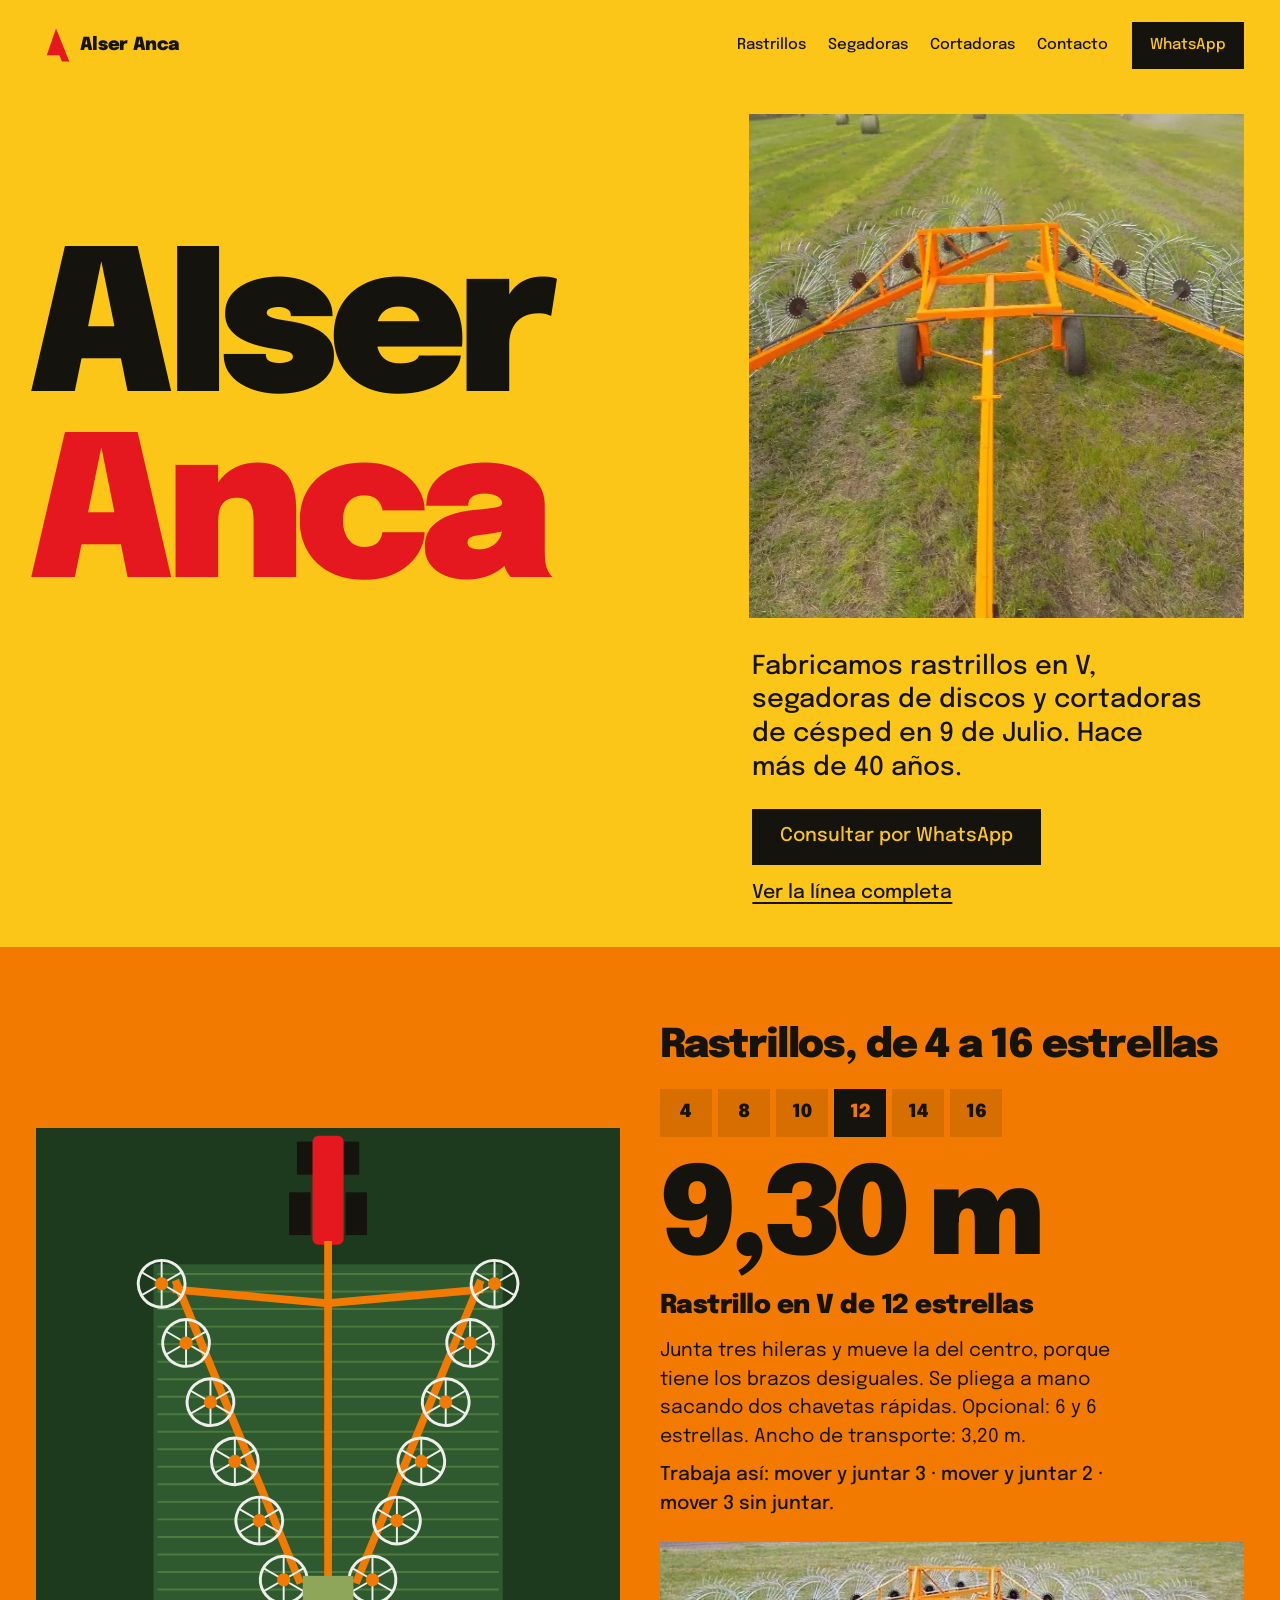
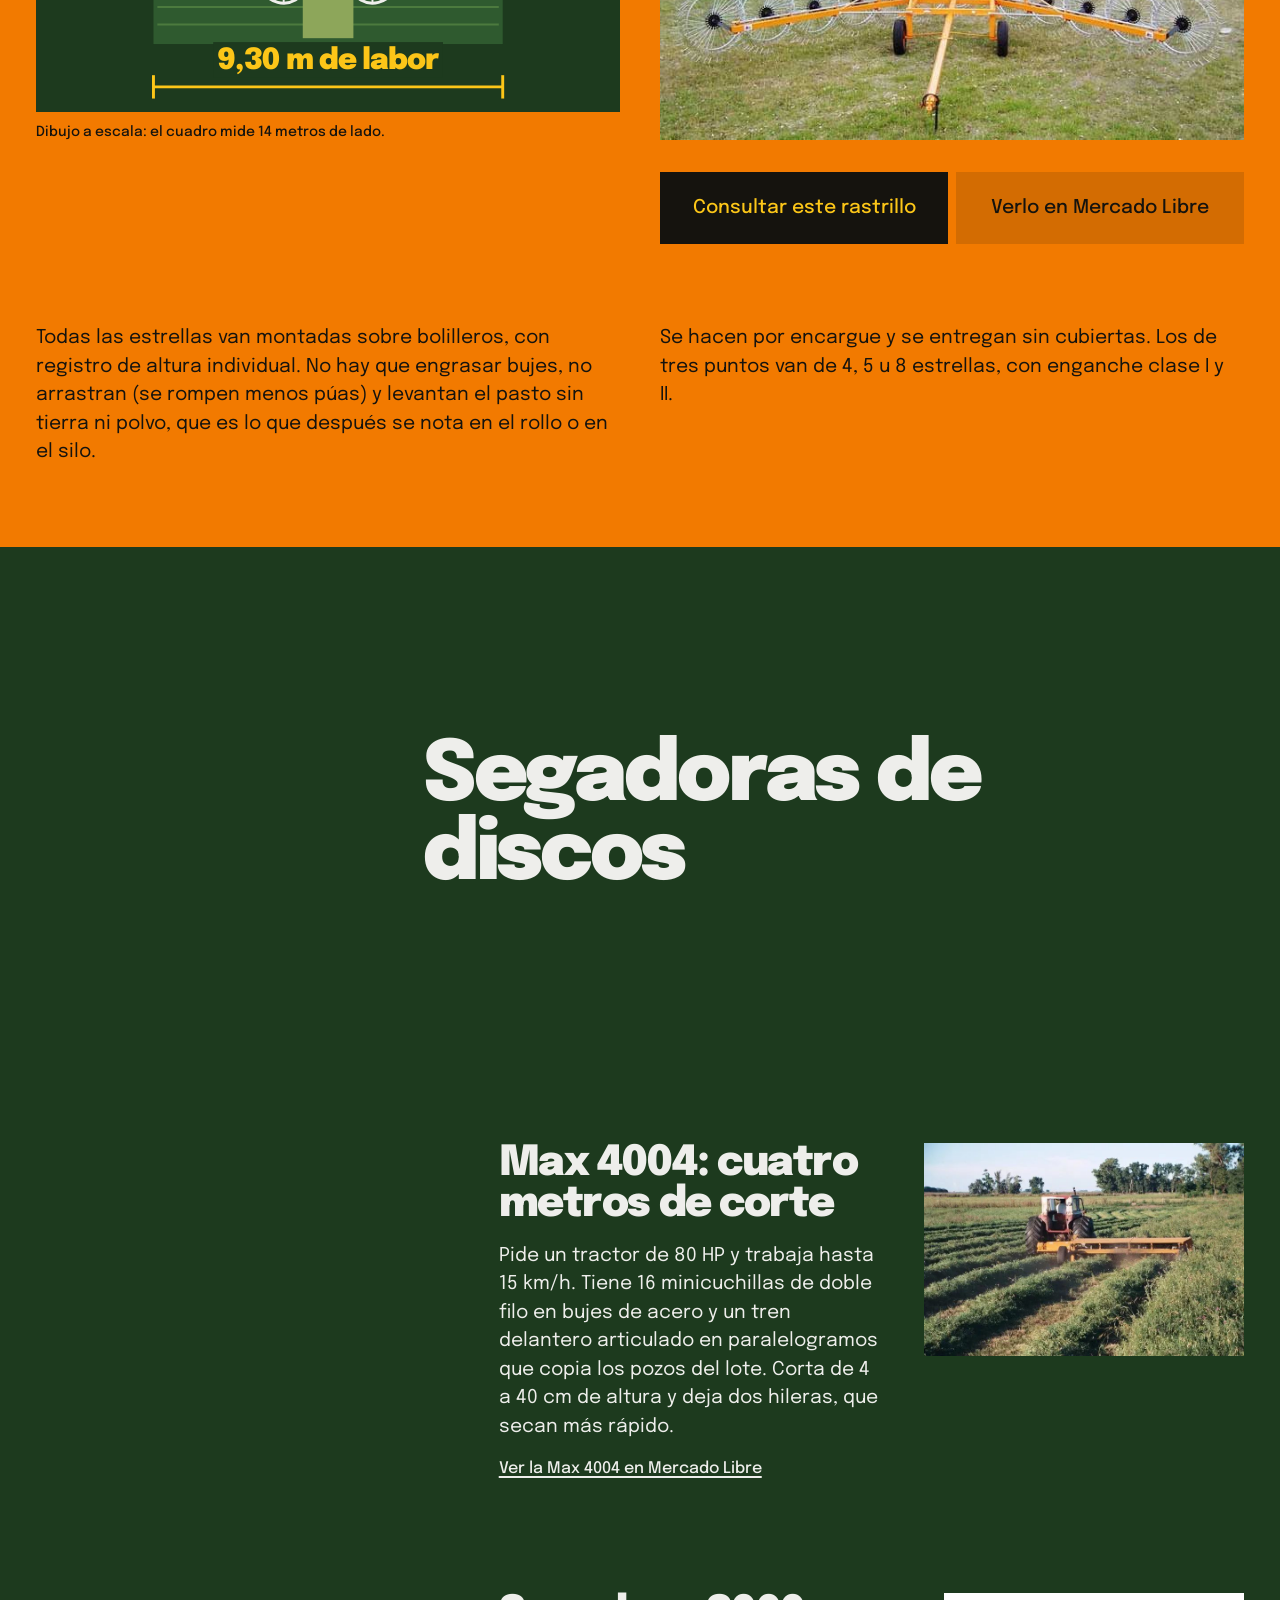
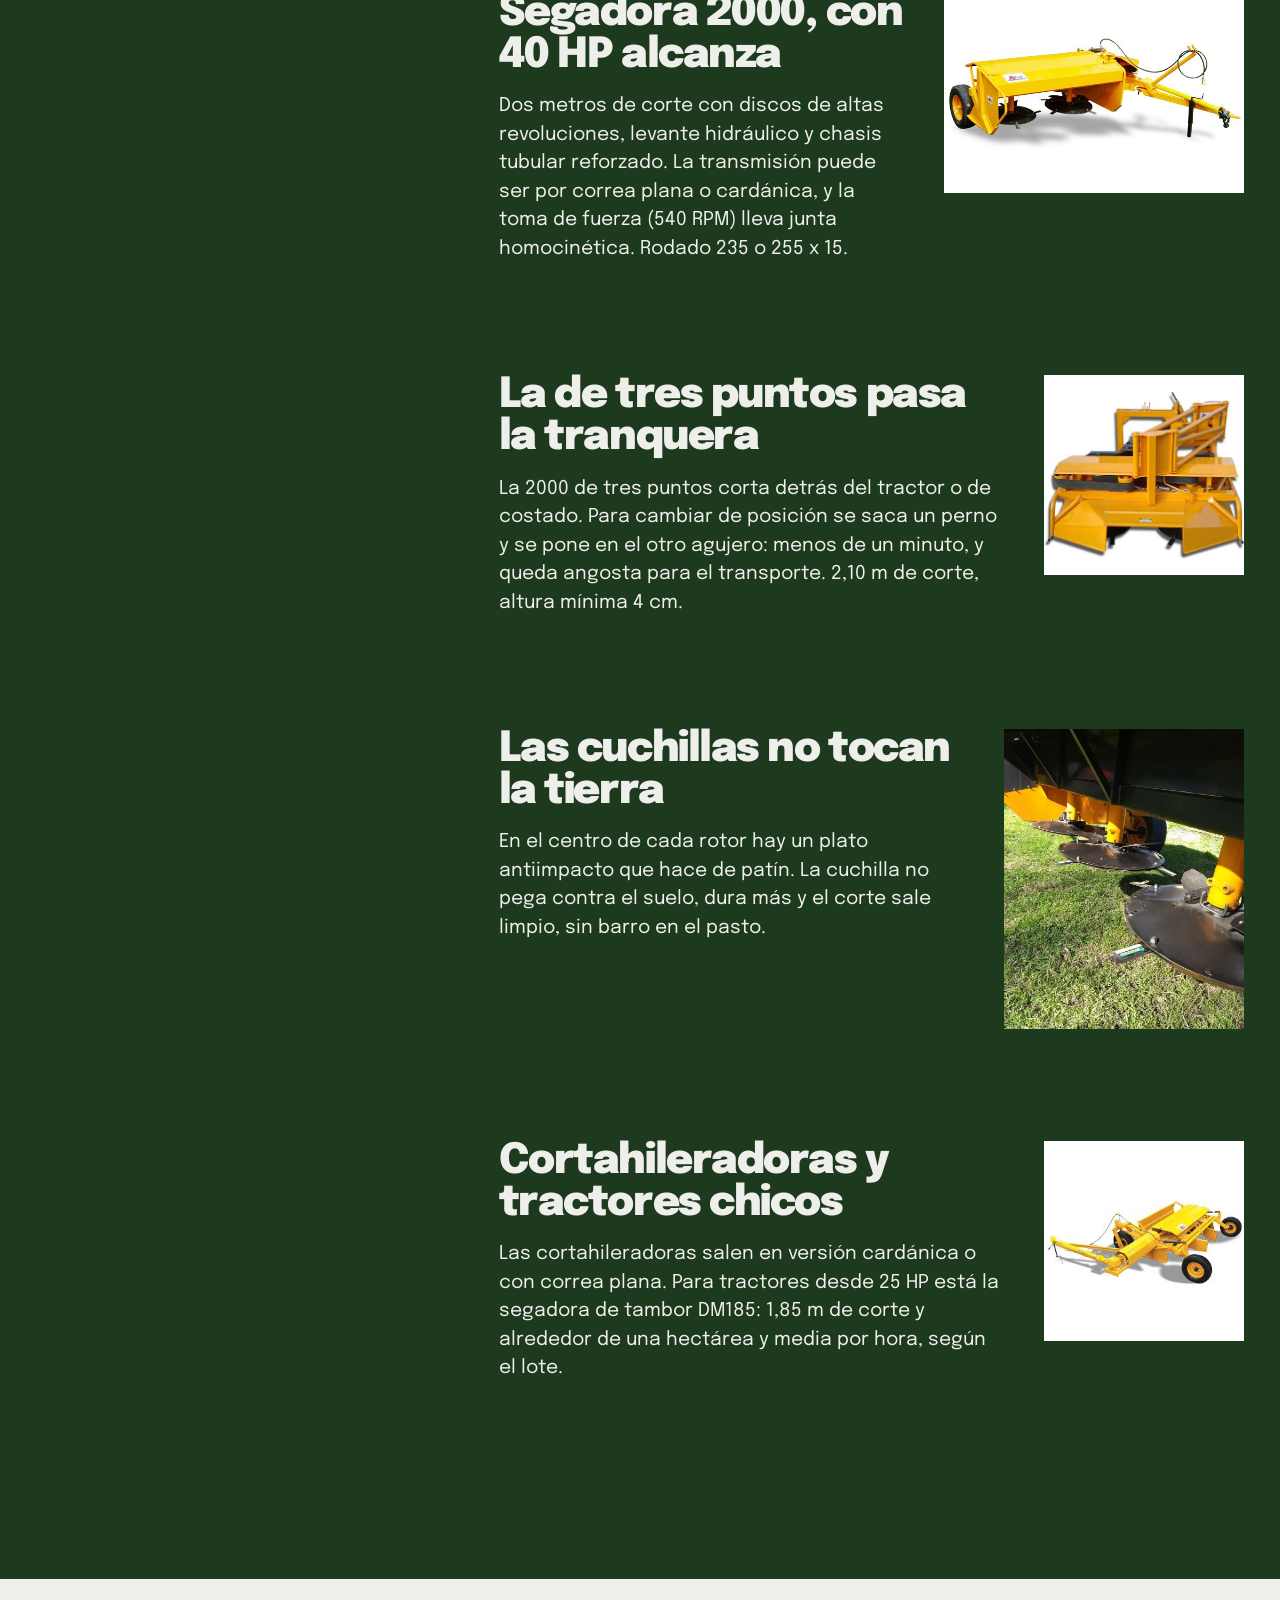
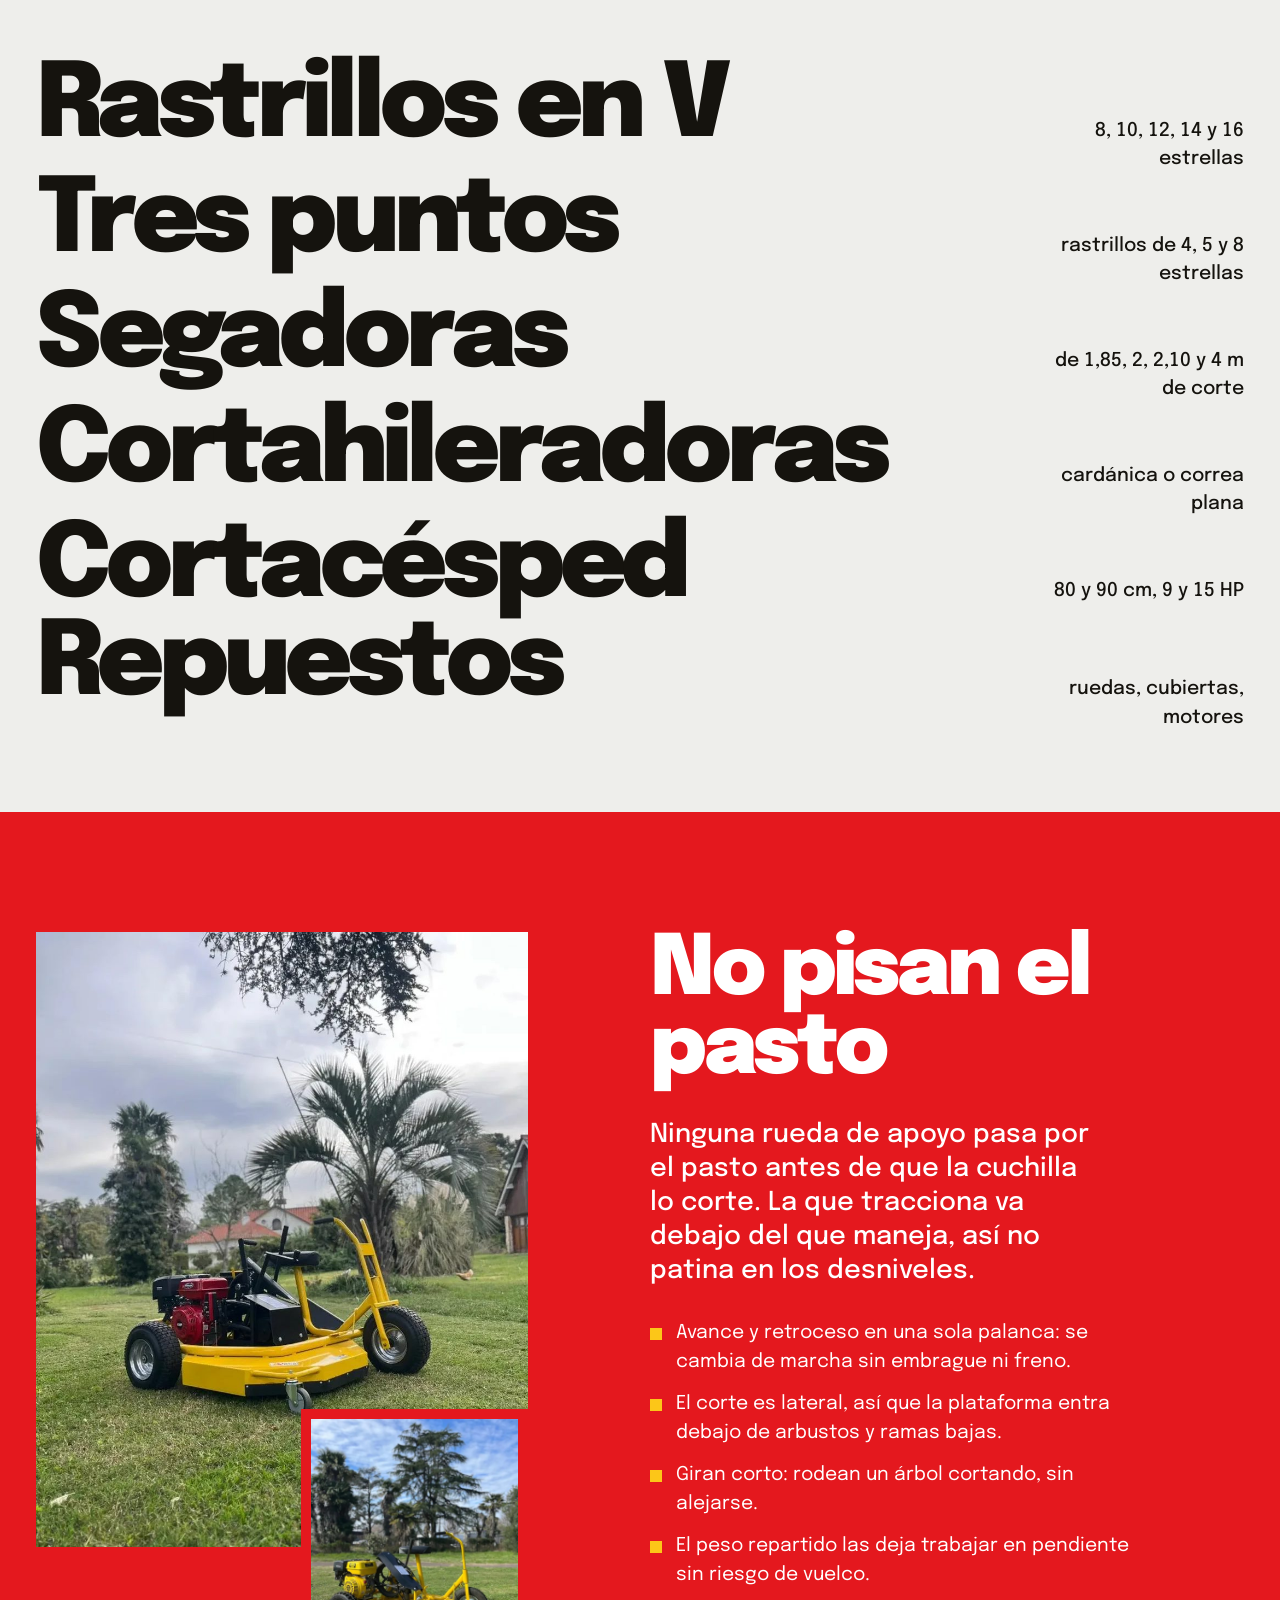
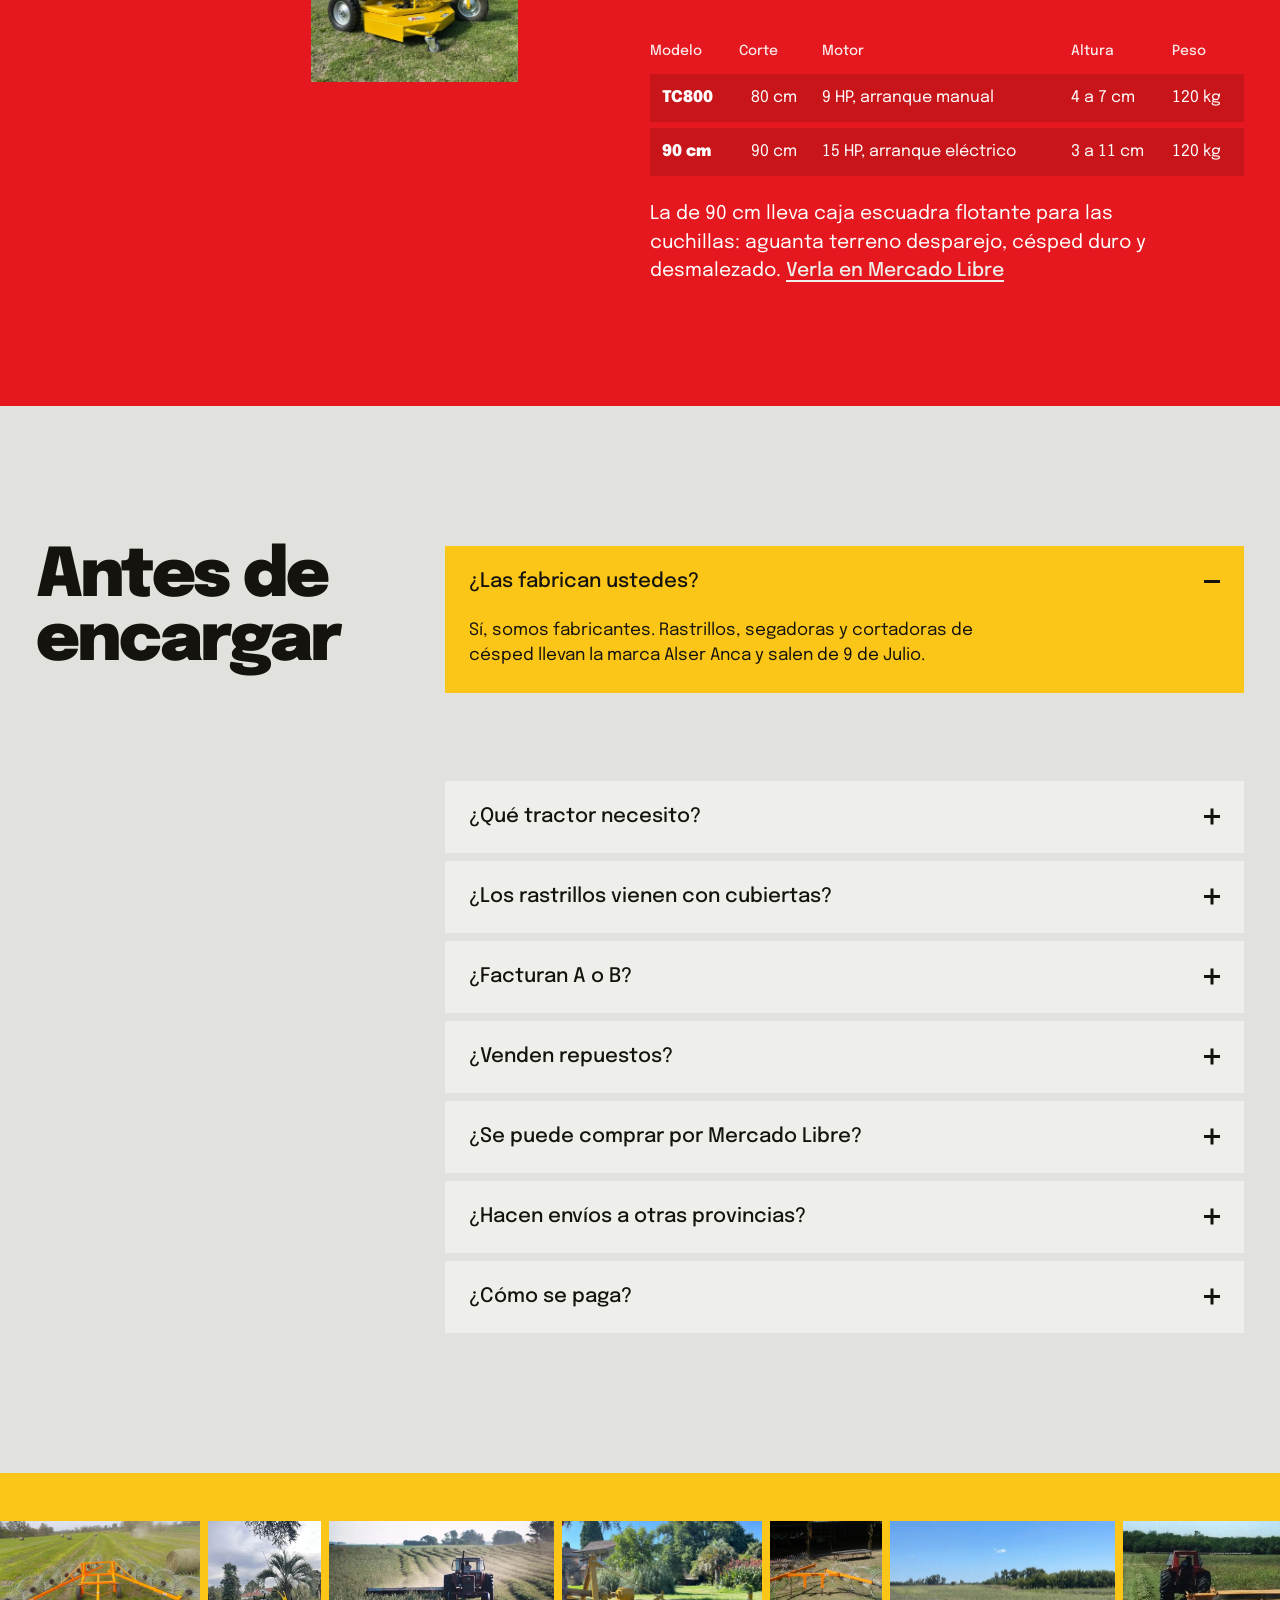
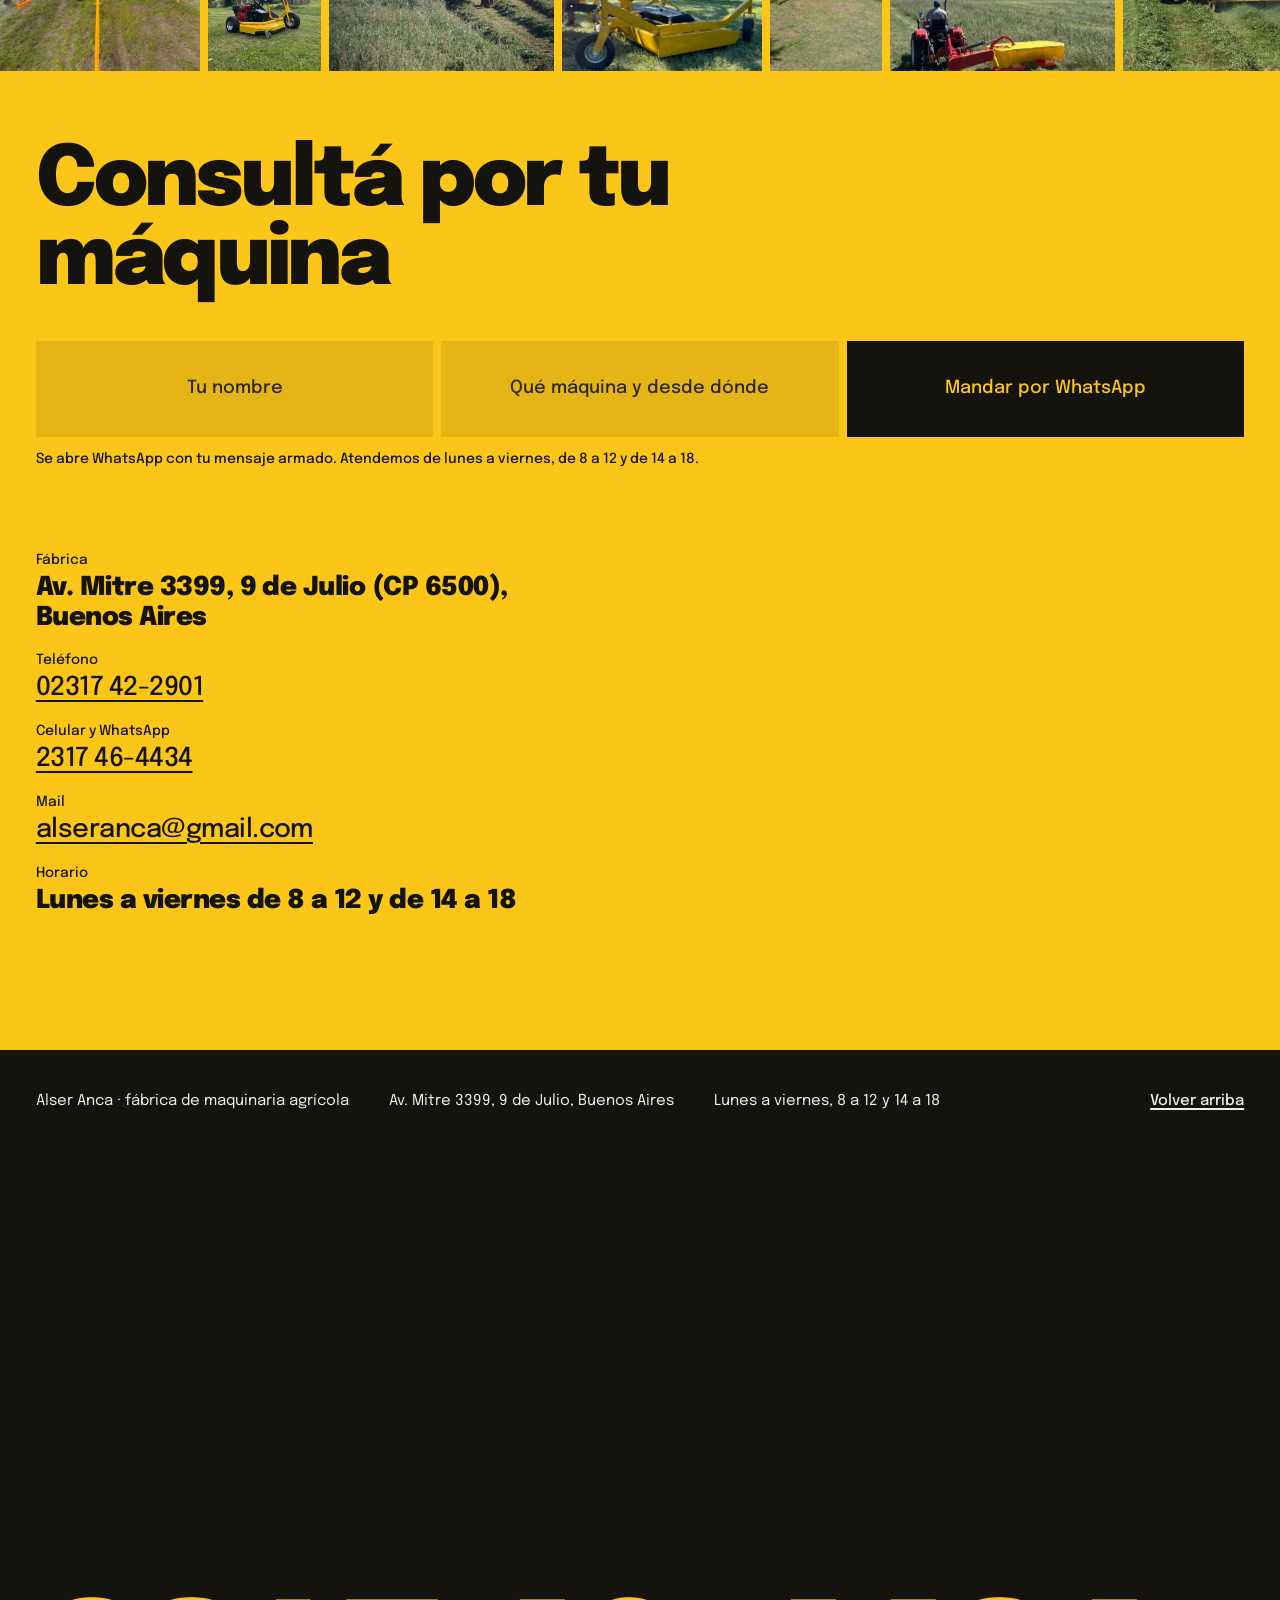
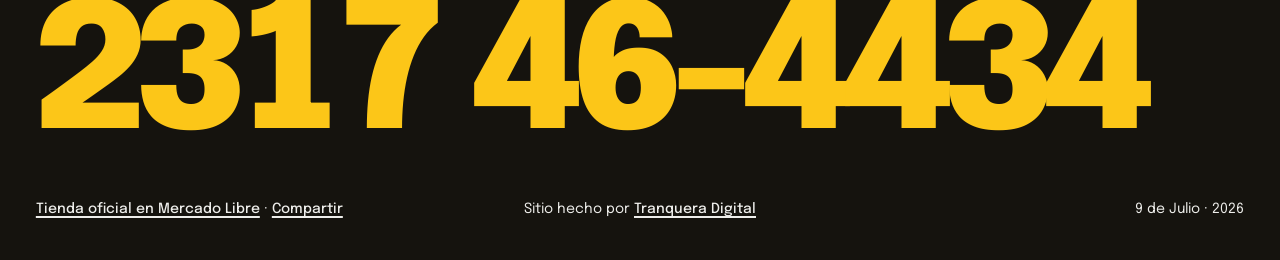
==== index.html @ baee9001 "Sitio de muestra para Alser Anca Co-Authored-By: Claude Opus 5.5 <noreply@anthropic.com>" ====
<!doctype html>
<html lang="es-AR">
<head>
<meta charset="utf-8">
<meta name="viewport" content="width=device-width, initial-scale=1">
<title>Alser Anca | Fábrica de rastrillos y segadoras en 9 de Julio</title>
<meta name="description" content="Fábrica de maquinaria agrícola en 9 de Julio, Buenos Aires: rastrillos en V de 8 a 16 estrellas, segadoras de discos de 2 y 4 metros, cortahileradoras y cortadoras de césped. Consultas por WhatsApp.">
<!-- MUESTRA: sacar el noindex cuando el sitio pase a alseranca.com.ar -->
<meta name="robots" content="noindex">
<link rel="canonical" href="https://alseranca.com.ar/">
<meta property="og:title" content="Alser Anca · Maquinaria agrícola en 9 de Julio">
<meta property="og:description" content="Rastrillos en V, segadoras de discos y cortadoras de césped. Fabricantes desde hace más de 40 años.">
<meta property="og:image" content="assets/img/rastrillo-v-12-estrellas-campo.jpg">
<meta property="og:type" content="website">
<meta name="theme-color" content="#FCC618">
<link rel="icon" href="assets/img/logo-alser-anca.svg" type="image/svg+xml">
<link rel="preconnect" href="https://fonts.googleapis.com">
<link rel="preconnect" href="https://fonts.gstatic.com" crossorigin>
<link href="https://fonts.googleapis.com/css2?family=Epilogue:wght@400;500;900&display=swap" rel="stylesheet">
<link rel="stylesheet" href="styles.css?v=4">
<script type="application/ld+json">
{
  "@context": "https://schema.org",
  "@type": "LocalBusiness",
  "@id": "https://alseranca.com.ar/#fabrica",
  "name": "Alser Anca",
  "description": "Fábrica de maquinaria agrícola: rastrillos en V, rastrillos de tres puntos, segadoras de discos, cortahileradoras y cortadoras de césped.",
  "url": "https://alseranca.com.ar/",
  "logo": "https://alseranca.com.ar/assets/img/logo-alser-anca.svg",
  "image": "https://alseranca.com.ar/assets/img/rastrillo-v-12-estrellas-campo.jpg",
  "telephone": "+54 2317 42-2901",
  "email": "alseranca@gmail.com",
  "address": {
    "@type": "PostalAddress",
    "streetAddress": "Av. Mitre 3399",
    "addressLocality": "9 de Julio",
    "postalCode": "6500",
    "addressRegion": "Buenos Aires",
    "addressCountry": "AR"
  },
  "openingHoursSpecification": [
    {"@type": "OpeningHoursSpecification", "dayOfWeek": ["Monday","Tuesday","Wednesday","Thursday","Friday"], "opens": "08:00", "closes": "12:00"},
    {"@type": "OpeningHoursSpecification", "dayOfWeek": ["Monday","Tuesday","Wednesday","Thursday","Friday"], "opens": "14:00", "closes": "18:00"}
  ],
  "sameAs": ["https://www.mercadolibre.com.ar/tienda/alser-anca"]
}
</script>
<script type="application/ld+json">
{
  "@context": "https://schema.org",
  "@type": "FAQPage",
  "mainEntity": [
    {"@type": "Question", "name": "¿Las fabrican ustedes?", "acceptedAnswer": {"@type": "Answer", "text": "Sí, somos fabricantes. Rastrillos, segadoras y cortadoras de césped llevan la marca Alser Anca y salen de 9 de Julio."}},
    {"@type": "Question", "name": "¿Hay stock o se hacen por encargue?", "acceptedAnswer": {"@type": "Answer", "text": "Los rastrillos en V se hacen por encargue. Escribinos por WhatsApp con el modelo y te decimos disponibilidad y plazo."}},
    {"@type": "Question", "name": "¿Qué tractor necesito?", "acceptedAnswer": {"@type": "Answer", "text": "Para la Max 4004, 80 HP. Para la Segadora 2000, 40 HP. Para la de tambor DM185, desde 25 HP. Los rastrillos de tres puntos van con enganche clase I y II."}},
    {"@type": "Question", "name": "¿Los rastrillos vienen con cubiertas?", "acceptedAnswer": {"@type": "Answer", "text": "No, se entregan sin cubiertas. Los de 14 y 16 estrellas llevan cuatro ruedas de apoyo 225 o 235 x 15."}},
    {"@type": "Question", "name": "¿Facturan A o B?", "acceptedAnswer": {"@type": "Answer", "text": "Sí, las dos."}},
    {"@type": "Question", "name": "¿Venden repuestos?", "acceptedAnswer": {"@type": "Answer", "text": "Sí: ruedas macizas 400 x 8 con bolilleros, ruedas inflables 650 x 8, cubiertas, cámaras 16 x 6.5 x 8 y motores de 15 HP de eje horizontal, entre otros."}},
    {"@type": "Question", "name": "¿Se puede comprar por Mercado Libre?", "acceptedAnswer": {"@type": "Answer", "text": "Sí, Alser Anca tiene tienda oficial en Mercado Libre."}}
  ]
}
</script>
</head>
<body>
<a class="skip" href="#rastrillos">Saltar al contenido</a>

<!-- ============ 1. AMARILLO: el nombre ============ -->
<header class="hero field field--yellow" id="inicio">
  <nav class="bar" aria-label="Principal">
    <a class="bar__brand" href="#inicio" aria-label="Alser Anca, inicio">
      <svg class="mark" viewBox="0 0 240 244" aria-hidden="true"><path fill="#FCC618" d="M0 241 77 0h55L55 241z"/><path fill="#E4181E" d="M142 3l95 238h-53l-18-45H75z"/></svg>
      <span>Alser Anca</span>
    </a>
    <ul class="bar__links">
      <li><a href="#rastrillos">Rastrillos</a></li>
      <li><a href="#segadoras">Segadoras</a></li>
      <li><a href="#cortadoras">Cortadoras</a></li>
      <li><a href="#contacto">Contacto</a></li>
    </ul>
    <a class="bar__cta" href="https://wa.me/5492317464434?text=Hola%20Alser%20Anca%2C%20quer%C3%ADa%20hacer%20una%20consulta." target="_blank" rel="noopener">WhatsApp</a>
  </nav>

  <div class="hero__main">
    <h1 class="hero__name" aria-label="Alser Anca">
      <span class="line"><span class="line__in">Alser</span></span>
      <span class="line line--red"><span class="line__in">Anca</span></span>
    </h1>
    <figure class="hero__pic">
      <img src="assets/img/rastrillo-v-12-estrellas-pastura.jpg" alt="Rastrillo en V de 12 estrellas Alser Anca, naranja, abierto sobre una pastura recién cortada" width="720" height="900" fetchpriority="high">
    </figure>
  </div>

  <div class="hero__foot">
    <p class="hero__lead">Fabricamos rastrillos en V, segadoras de discos y cortadoras de césped en 9&nbsp;de&nbsp;Julio. Hace más de 40 años.</p>
    <div class="hero__actions">
      <a class="btn btn--ink" href="https://wa.me/5492317464434?text=Hola%20Alser%20Anca%2C%20quer%C3%ADa%20consultar%20por%20una%20m%C3%A1quina." target="_blank" rel="noopener">Consultar por WhatsApp</a>
      <a class="link" href="#linea">Ver la línea completa</a>
    </div>
  </div>
</header>

<main>

<!-- ============ 2. NARANJA: rastrillos (la pieza interactiva) ============ -->
<section class="field field--orange rake" id="rastrillos" aria-labelledby="rake-title">
  <div class="rake__plate reveal">
    <svg id="rakeSvg" viewBox="0 0 600 600" role="img" aria-labelledby="rakeSvgTitle">
      <title id="rakeSvgTitle">Rastrillo visto desde arriba, dibujado a escala según el ancho de labor</title>
    </svg>
    <p class="rake__scale">Dibujo a escala: el cuadro mide 14 metros de lado.</p>
  </div>

  <div class="rake__side">
    <div class="rake__top reveal">
      <h2 id="rake-title" class="h-sec">Rastrillos, de 4 a 16 estrellas</h2>
      <div class="tabs" role="tablist" aria-label="Cantidad de estrellas">
        <button role="tab" data-n="4" aria-selected="false">4</button>
        <button role="tab" data-n="8" aria-selected="false">8</button>
        <button role="tab" data-n="10" aria-selected="false">10</button>
        <button role="tab" data-n="12" aria-selected="true">12</button>
        <button role="tab" data-n="14" aria-selected="false">14</button>
        <button role="tab" data-n="16" aria-selected="false">16</button>
      </div>
    </div>

    <div class="rake__mid reveal" aria-live="polite">
      <p class="rake__width"><span id="rkWidth">9,30</span>&nbsp;m</p>
      <h3 class="rake__model" id="rkModel">Rastrillo en V de 12 estrellas</h3>
      <p class="rake__desc" id="rkDesc">Junta tres hileras y mueve la del centro. Se pliega a mano sacando dos chavetas rápidas, en segundos. Ancho de transporte: 3,20&nbsp;m.</p>
      <p class="rake__rows" id="rkRows">Trabaja así: mover y juntar 3 · mover y juntar 2 · mover 3 sin juntar.</p>
      <img class="rake__photo" id="rkPhoto" src="assets/img/rastrillo-v-12-estrellas.jpg" alt="Rastrillo en V de 12 estrellas Alser Anca, naranja, abierto sobre el pasto" width="629" height="213" loading="lazy">
    </div>

    <div class="cells reveal">
      <a class="cell cell--ink" id="rkWa" href="https://wa.me/5492317464434" target="_blank" rel="noopener">Consultar este rastrillo</a>
      <a class="cell cell--tone" id="rkMl" href="https://articulo.mercadolibre.com.ar/MLA-4031760790" target="_blank" rel="noopener">Verlo en Mercado Libre</a>
    </div>
  </div>

  <div class="rake__why">
    <p class="reveal">Todas las estrellas van montadas sobre bolilleros, con registro de altura individual. No hay que engrasar bujes, no arrastran (se rompen menos púas) y levantan el pasto sin tierra ni polvo, que es lo que después se nota en el rollo o en el silo.</p>
    <p class="reveal">Se hacen por encargue y se entregan sin cubiertas. Los de tres puntos van de 4, 5 u 8 estrellas, con enganche clase I y II.</p>
  </div>
</section>

<!-- ============ 3. VERDE PASTURA: segadoras ============ -->
<section class="field field--green feats" id="segadoras" aria-labelledby="sega-title">
  <div class="feats__intro">
    <h2 id="sega-title" class="h-big reveal">Segadoras de discos</h2>
  </div>

  <article class="row">
    <div class="row__text">
      <h3 class="h-row reveal">Max 4004: cuatro metros de corte</h3>
      <p class="reveal">Pide un tractor de 80&nbsp;HP y trabaja hasta 15&nbsp;km/h. Tiene 16 minicuchillas de doble filo en bujes de acero y un tren delantero articulado en paralelogramos que copia los pozos del lote. Corta de 4 a 40&nbsp;cm de altura y deja dos hileras, que secan más rápido.</p>
      <p class="row__more reveal"><a class="link" href="https://articulo.mercadolibre.com.ar/MLA-3926977892" target="_blank" rel="noopener">Ver la Max 4004 en Mercado Libre</a></p>
    </div>
    <img class="row__pic row__pic--a reveal" src="assets/img/segadora-max-4004-cortando-alfalfa.jpg" alt="Segadora Max 4004 cortando alfalfa detrás de un tractor rojo" width="720" height="480" loading="lazy">
  </article>

  <article class="row">
    <div class="row__text">
      <h3 class="h-row reveal">Segadora 2000, con 40 HP alcanza</h3>
      <p class="reveal">Dos metros de corte con discos de altas revoluciones, levante hidráulico y chasis tubular reforzado. La transmisión puede ser por correa plana o cardánica, y la toma de fuerza (540&nbsp;RPM) lleva junta homocinética. Rodado 235 o 255&nbsp;x&nbsp;15.</p>
    </div>
    <img class="row__pic row__pic--b reveal" src="assets/img/segadora-2000-discos.jpg" alt="Segadora 2000 de discos Alser Anca, amarilla, vista de costado" width="590" height="229" loading="lazy">
  </article>

  <article class="row">
    <div class="row__text">
      <h3 class="h-row reveal">La de tres puntos pasa la tranquera</h3>
      <p class="reveal">La 2000 de tres puntos corta detrás del tractor o de costado. Para cambiar de posición se saca un perno y se pone en el otro agujero: menos de un minuto, y queda angosta para el transporte. 2,10&nbsp;m de corte, altura mínima 4&nbsp;cm.</p>
    </div>
    <img class="row__pic row__pic--c reveal" src="assets/img/segadora-2000-tres-puntos.jpg" alt="Segadora 2000 de tres puntos Alser Anca, vista de frente" width="404" height="337" loading="lazy">
  </article>

  <article class="row">
    <div class="row__text">
      <h3 class="h-row reveal">Las cuchillas no tocan la tierra</h3>
      <p class="reveal">En el centro de cada rotor hay un plato antiimpacto que hace de patín. La cuchilla no pega contra el suelo, dura más y el corte sale limpio, sin barro en el pasto.</p>
    </div>
    <img class="row__pic row__pic--d reveal" src="assets/img/segadora-platos-antiimpacto.jpg" alt="Detalle de los platos antiimpacto debajo de una segadora de discos" width="900" height="1125" loading="lazy">
  </article>

  <article class="row">
    <div class="row__text">
      <h3 class="h-row reveal">Cortahileradoras y tractores chicos</h3>
      <p class="reveal">Las cortahileradoras salen en versión cardánica o con correa plana. Para tractores desde 25&nbsp;HP está la segadora de tambor DM185: 1,85&nbsp;m de corte y alrededor de una hectárea y media por hora, según el lote.</p>
      <!-- A CONFIRMAR: medidas y potencia de las cortahileradoras (la web vieja solo tenía las fotos) -->
    </div>
    <img class="row__pic row__pic--c reveal" src="assets/img/cortahileradora-cardanica.jpg" alt="Cortahileradora cardánica Alser Anca, amarilla" width="300" height="149" loading="lazy">
  </article>
</section>

<!-- ============ 4. PAPEL: la línea completa como cartel ============ -->
<section class="field field--paper poster" id="linea" aria-labelledby="linea-title">
  <h2 id="linea-title" class="sr-only">Línea completa de Alser Anca</h2>
  <ul class="poster__list">
    <li><a href="#rastrillos"><span class="poster__w">Rastrillos en V</span><span class="poster__d">8, 10, 12, 14 y 16 estrellas</span></a></li>
    <li><a href="#rastrillos"><span class="poster__w">Tres puntos</span><span class="poster__d">rastrillos de 4, 5 y 8 estrellas</span></a></li>
    <li><a href="#segadoras"><span class="poster__w">Segadoras</span><span class="poster__d">de 1,85, 2, 2,10 y 4 m de corte</span></a></li>
    <li><a href="#segadoras"><span class="poster__w">Cortahileradoras</span><span class="poster__d">cardánica o correa plana</span></a></li>
    <li><a href="#cortadoras"><span class="poster__w">Cortacésped</span><span class="poster__d">80 y 90 cm, 9 y 15 HP</span></a></li>
    <li><a href="#repuestos"><span class="poster__w">Repuestos</span><span class="poster__d">ruedas, cubiertas, motores</span></a></li>
  </ul>
</section>

<!-- ============ 5. ROJO: cortadoras de césped ============ -->
<section class="field field--red mow" id="cortadoras" aria-labelledby="mow-title">
  <div class="mow__pics">
    <img class="mow__big reveal" src="assets/img/tractocortadora-90-cm-parque.jpg" alt="Tractocortadora Alser Anca de 90 cm, amarilla, sobre el césped de un parque con palmeras" width="900" height="1125" loading="lazy">
    <img class="mow__small reveal" src="assets/img/tractocortadora-tc800-9-hp.jpg" alt="Tractocortadora TC800 de 9 HP Alser Anca en un jardín" width="900" height="1125" loading="lazy">
  </div>
  <div class="mow__text">
    <h2 id="mow-title" class="h-big reveal">No pisan el pasto</h2>
    <p class="mow__lead reveal">Ninguna rueda de apoyo pasa por el pasto antes de que la cuchilla lo corte. La que tracciona va debajo del que maneja, así no patina en los desniveles.</p>
    <ul class="mow__points">
      <li class="reveal">Avance y retroceso en una sola palanca: se cambia de marcha sin embrague ni freno.</li>
      <li class="reveal">El corte es lateral, así que la plataforma entra debajo de arbustos y ramas bajas.</li>
      <li class="reveal">Giran corto: rodean un árbol cortando, sin alejarse.</li>
      <li class="reveal">El peso repartido las deja trabajar en pendiente sin riesgo de vuelco.</li>
    </ul>
    <table class="specs reveal">
      <caption class="sr-only">Modelos de cortadoras de césped</caption>
      <thead><tr><th scope="col">Modelo</th><th scope="col">Corte</th><th scope="col">Motor</th><th scope="col">Altura</th><th scope="col">Peso</th></tr></thead>
      <tbody>
        <tr><th scope="row">TC800</th><td>80 cm</td><td>9 HP, arranque manual</td><td>4 a 7 cm</td><td>120 kg</td></tr>
        <tr><th scope="row">90 cm</th><td>90 cm</td><td>15 HP, arranque eléctrico</td><td>3 a 11 cm</td><td>120 kg</td></tr>
      </tbody>
    </table>
    <p class="mow__note reveal">La de 90&nbsp;cm lleva caja escuadra flotante para las cuchillas: aguanta terreno desparejo, césped duro y desmalezado. <a class="link link--light" href="https://articulo.mercadolibre.com.ar/MLA-3948970706" target="_blank" rel="noopener">Verla en Mercado Libre</a></p>
  </div>
</section>

<!-- ============ 6. PAPEL: preguntas ============ -->
<section class="field field--paper2 faq" id="preguntas" aria-labelledby="faq-title">
  <h2 id="faq-title" class="faq__title h-big reveal">Antes de encargar</h2>
  <div class="faq__list">
    <details name="faq" class="reveal" open>
      <summary>¿Las fabrican ustedes?</summary>
      <p>Sí, somos fabricantes. Rastrillos, segadoras y cortadoras de césped llevan la marca Alser Anca y salen de 9 de Julio.</p>
    </details>
    <details name="faq" class="reveal">
      <summary>¿Hay stock o se hacen por encargue?</summary>
      <p>Los rastrillos en V se hacen por encargue. Escribinos por WhatsApp con el modelo y te decimos disponibilidad y plazo.</p>
    </details>
    <details name="faq" class="reveal">
      <summary>¿Qué tractor necesito?</summary>
      <p>Para la Max 4004, 80&nbsp;HP. Para la Segadora 2000, 40&nbsp;HP. Para la de tambor DM185, desde 25&nbsp;HP. Los rastrillos de tres puntos van con enganche clase I y II.</p>
    </details>
    <details name="faq" class="reveal">
      <summary>¿Los rastrillos vienen con cubiertas?</summary>
      <p>No, se entregan sin cubiertas. Los de 14 y 16 estrellas llevan cuatro ruedas de apoyo 225 o 235&nbsp;x&nbsp;15.</p>
    </details>
    <details name="faq" class="reveal">
      <summary>¿Facturan A o B?</summary>
      <p>Sí, las dos.</p>
    </details>
    <details name="faq" class="reveal" id="repuestos">
      <summary>¿Venden repuestos?</summary>
      <p>Sí: ruedas macizas 400&nbsp;x&nbsp;8 con bolilleros, ruedas inflables 650&nbsp;x&nbsp;8, cubiertas, cámaras 16&nbsp;x&nbsp;6.5&nbsp;x&nbsp;8 y motores de 15&nbsp;HP de eje horizontal, con arranque manual o eléctrico, entre otros.</p>
    </details>
    <details name="faq" class="reveal">
      <summary>¿Se puede comprar por Mercado Libre?</summary>
      <p>Sí, tenemos tienda oficial: <a class="link" href="https://www.mercadolibre.com.ar/tienda/alser-anca" target="_blank" rel="noopener">Alser Anca en Mercado Libre</a>. Ahí también están los tractores cortacésped de otras líneas, como el de giro cero de 17&nbsp;HP.</p>
    </details>
    <details name="faq" class="reveal">
      <summary>¿Hacen envíos a otras provincias?</summary>
      <!-- A CONFIRMAR: envíos y zonas --><!-- taste-skill-ignore -->
      <p>Lorem ipsum dolor sit amet, consectetur adipiscing elit. Sed do eiusmod tempor incididunt.</p>
    </details>
    <details name="faq" class="reveal">
      <summary>¿Cómo se paga?</summary>
      <!-- A CONFIRMAR: formas de pago (transferencia, cheque, financiación) --><!-- taste-skill-ignore -->
      <p>Lorem ipsum dolor sit amet, consectetur adipiscing elit. Ut enim ad minim veniam.</p>
    </details>
  </div>
</section>

<!-- ============ 7. AMARILLO: contacto ============ -->
<section class="field field--yellow contact" id="contacto" aria-labelledby="contact-title">
  <div class="strip" aria-hidden="true">
    <div class="strip__track">
      <img src="assets/img/rastrillo-v-12-estrellas-campo.jpg" alt="" width="200" height="150">
      <img src="assets/img/tractocortadora-90-cm-15-hp.jpg" alt="" width="120" height="150">
      <img src="assets/img/segadora-cortando-pastura.jpg" alt="" width="225" height="150">
      <img src="assets/img/desmalezadora-180-tres-puntos.jpg" alt="" width="120" height="150">
      <img src="assets/img/rastrillo-3-puntos-8-estrellas-campo.jpg" alt="" width="200" height="150">
      <img src="assets/img/segadora-tambor-dm185.jpg" alt="" width="120" height="150">
      <img src="assets/img/segadora-max-4004-trabajando.jpg" alt="" width="225" height="150">
      <img src="assets/img/segadora-discos-tres-puntos-campo.jpg" alt="" width="120" height="150">
      <img src="assets/img/rastrillo-v-16-estrellas-campo.jpg" alt="" width="221" height="150">
      <img src="assets/img/motor-15-hp-eje-horizontal.jpg" alt="" width="120" height="150">
      <img src="assets/img/segadora-max-4004-tractor.jpg" alt="" width="236" height="150">
      <img src="assets/img/rueda-650x8.jpg" alt="" width="120" height="150">
    </div>
  </div>

  <div class="contact__body">
    <h2 id="contact-title" class="h-big reveal">Consultá por tu máquina</h2>
    <form class="cells cells--3 reveal" id="waForm" action="https://wa.me/5492317464434" method="get" target="_blank">
      <label class="sr-only" for="fName">Tu nombre</label>
      <input class="cell cell--input" id="fName" name="nombre" placeholder="Tu nombre" autocomplete="name" required>
      <label class="sr-only" for="fWhat">Qué máquina y desde dónde</label>
      <input class="cell cell--input" id="fWhat" name="maquina" placeholder="Qué máquina y desde dónde" required>
      <button class="cell cell--ink" type="submit">Mandar por WhatsApp</button>
    </form>
    <p class="contact__small">Se abre WhatsApp con tu mensaje armado. Atendemos de lunes a viernes, de 8 a 12 y de 14 a 18.</p>

    <div class="contact__grid">
      <dl class="contact__data reveal">
        <div><dt>Fábrica</dt><dd>Av. Mitre 3399, 9 de Julio (CP 6500), Buenos Aires</dd></div>
        <div><dt>Teléfono</dt><dd><a class="link" href="tel:+542317422901">02317 42-2901</a></dd></div>
        <div><dt>Celular y WhatsApp</dt><dd><a class="link" href="https://wa.me/5492317464434" target="_blank" rel="noopener">2317 46-4434</a></dd></div>
        <div><dt>Mail</dt><dd><a class="link" href="mailto:alseranca@gmail.com">alseranca@gmail.com</a></dd></div>
        <div><dt>Horario</dt><dd>Lunes a viernes de 8 a 12 y de 14 a 18</dd></div>
      </dl>
      <iframe class="contact__map reveal" title="Mapa: Alser Anca, Av. Mitre 3399, 9 de Julio" src="https://maps.google.com/maps?q=Av.%20Mitre%203399%2C%209%20de%20Julio%2C%20Buenos%20Aires&z=15&output=embed" loading="lazy" referrerpolicy="no-referrer-when-downgrade"></iframe>
    </div>
  </div>
</section>

</main>

<!-- ============ 8. NEGRO: cierre ============ -->
<footer class="field field--ink foot">
  <div class="foot__top">
    <p>Alser Anca · fábrica de maquinaria agrícola</p>
    <p>Av. Mitre 3399, 9 de Julio, Buenos Aires</p>
    <p>Lunes a viernes, 8 a 12 y 14 a 18</p>
    <a class="link link--light foot__up" href="#inicio">Volver arriba</a>
  </div>
  <a class="foot__phone" href="https://wa.me/5492317464434" target="_blank" rel="noopener">2317 46-4434</a>
  <div class="foot__meta">
    <p><a class="link link--light" href="https://www.mercadolibre.com.ar/tienda/alser-anca" target="_blank" rel="noopener">Tienda oficial en Mercado Libre</a> · <button class="share link link--light" type="button" id="shareBtn">Compartir</button></p>
    <p>Sitio hecho por <a class="link link--light" href="https://tranqueraweb.com.ar" target="_blank" rel="noopener">Tranquera Digital</a></p>
    <p>9 de Julio · 2026</p>
  </div>
</footer>

<a class="fab" href="https://wa.me/5492317464434?text=Hola%20Alser%20Anca%2C%20quer%C3%ADa%20hacer%20una%20consulta." target="_blank" rel="noopener" aria-label="Escribir por WhatsApp">
  <svg viewBox="0 0 24 24" aria-hidden="true"><path fill="currentColor" d="M12 2a10 10 0 0 0-8.6 15.1L2 22l5-1.3A10 10 0 1 0 12 2Zm0 18.2a8.2 8.2 0 0 1-4.2-1.2l-.3-.2-3 .8.8-2.9-.2-.3A8.2 8.2 0 1 1 12 20.2Zm4.5-6.1c-.2-.1-1.5-.7-1.7-.8-.2-.1-.4-.1-.6.1l-.8 1c-.1.2-.3.2-.5.1a6.7 6.7 0 0 1-3.3-2.9c-.3-.4.3-.4.7-1.3.1-.2 0-.3 0-.4l-.8-1.8c-.2-.5-.4-.4-.6-.4h-.5a1 1 0 0 0-.7.3 3 3 0 0 0-.9 2.2 5.2 5.2 0 0 0 1.1 2.8 11.9 11.9 0 0 0 4.6 4c1.7.7 2.4.8 3.2.7.5-.1 1.5-.6 1.8-1.2.2-.6.2-1.1.1-1.2l-.5-.2Z"/></svg>
  <span>WhatsApp</span>
</a>

<script src="script.js?v=3" defer></script>
</body>
</html>
---- styles.css ----
/* Alser Anca — "capítulos de color": cada sección es un campo plano
   del color de la pintura de sus máquinas. Una sola familia: Epilogue. */
:root {
  --yellow: #FCC618;   /* amarillo de máquina (logo) */
  --red: #E4181E;      /* rojo de la A */
  --orange: #F27A00;   /* naranja de rastrillo */
  --green: #1D3A1E;    /* pastura */
  --green-2: #2A4F2B;
  --paper: #EEEEEB;
  --paper-2: #E1E2DD;
  --ink: #15130E;
  --ink-2: #2B2820;

  --step-small: clamp(0.8125rem, 0.79rem + 0.1vw, 0.875rem);
  --step-body: clamp(1.0625rem, 1rem + 0.25vw, 1.1875rem);
  --step-lead: clamp(1.25rem, 1.1rem + 0.7vw, 1.625rem);
  --step-head: clamp(2.5rem, 1.2rem + 5vw, 5.5rem);
  --step-giant: clamp(5rem, min(16.5vw, 30svh), 17rem);

  --m: clamp(16px, 2.8vw, 40px);
  --ease: cubic-bezier(.16, 1, .3, 1);
  --r: 0px;
}

*, *::before, *::after { box-sizing: border-box; }
html { overflow-x: clip; scroll-behavior: smooth; -webkit-text-size-adjust: 100%; }
body {
  margin: 0; overflow-x: clip; background: var(--ink); color: var(--ink);
  font-family: "Epilogue", system-ui, sans-serif; font-size: var(--step-body); line-height: 1.5;
}
img, svg, iframe { display: block; max-width: 100%; }
img { height: auto; }
a { color: inherit; }
h1, h2, h3, p, ul, dl, dd, figure { margin: 0; }
ul { padding: 0; list-style: none; }
button, input { font: inherit; color: inherit; }
::selection { background: var(--ink); color: var(--yellow); }
:focus-visible { outline: 3px solid var(--ink); outline-offset: 3px; }
.field--green :focus-visible, .field--red :focus-visible, .field--ink :focus-visible { outline-color: var(--yellow); }
.sr-only { position: absolute; width: 1px; height: 1px; overflow: hidden; clip: rect(0 0 0 0); white-space: nowrap; }
.skip { position: absolute; left: -999px; top: 8px; background: var(--ink); color: var(--yellow); padding: 10px 14px; z-index: 50; }
.skip:focus { left: 8px; }

/* ---------- campos ---------- */
.field { position: relative; padding-inline: var(--m); }
.field--yellow { background: var(--yellow); color: var(--ink); }
.field--orange { background: var(--orange); color: var(--ink); }
.field--green  { background: var(--green); color: var(--paper); }
.field--paper  { background: var(--paper); color: var(--ink); }
.field--paper2 { background: var(--paper-2); color: var(--ink); }
.field--red    { background: var(--red); color: #fff; }
.field--ink    { background: var(--ink); color: var(--paper); }

.h-big { font-weight: 900; font-size: var(--step-head); line-height: .95; letter-spacing: -0.04em; max-width: 16ch; }
.h-sec { font-weight: 900; font-size: clamp(1.75rem, 1.2rem + 1.6vw, 2.5rem); line-height: 1; letter-spacing: -0.03em; }
.h-row { font-weight: 900; font-size: clamp(1.625rem, 1rem + 2vw, 3rem); line-height: 1; letter-spacing: -0.035em; max-width: 20ch; }

.link { text-decoration: underline; text-decoration-thickness: 2px; text-underline-offset: .2em; font-weight: 500; transition: text-decoration-color .2s, color .2s; }
.link:hover { text-decoration-color: transparent; }
button.link { background: none; border: 0; padding: 0; cursor: pointer; }

.btn {
  display: inline-flex; align-items: center; justify-content: center; min-height: 56px; padding: 0 28px;
  font-weight: 500; text-decoration: none; border-radius: var(--r); transition: transform .25s var(--ease), background .2s;
}
.btn--ink { background: var(--ink); color: var(--yellow); }
.btn--ink:hover { background: var(--red); color: #fff; }
.btn:active, .cell:active { transform: translateY(2px); }

/* ---------- barra ---------- */
.bar { display: flex; align-items: center; gap: 24px; padding-top: 22px; font-size: 15px; font-weight: 500; position: relative; z-index: 2; }
.bar__brand { display: flex; align-items: center; gap: 10px; text-decoration: none; font-weight: 900; letter-spacing: -0.02em; font-size: 18px; }
.mark { width: 34px; height: 34px; }
.bar__links { display: flex; gap: 22px; margin-left: auto; }
.bar__links a { text-decoration: none; position: relative; padding-bottom: 4px; }
.bar__links a::after { content: ""; position: absolute; left: 0; right: 0; bottom: 0; height: 2px; background: currentColor; transform: scaleX(0); transform-origin: left; transition: transform .3s var(--ease); }
.bar__links a:hover::after { transform: scaleX(1); }
.bar__cta { background: var(--ink); color: var(--yellow); text-decoration: none; padding: 12px 18px; min-height: 44px; display: inline-flex; align-items: center; transition: background .2s, color .2s; }
.bar__cta:hover { background: var(--red); color: #fff; }

/* ---------- 1. hero ---------- */
.hero { min-height: 100svh; display: flex; flex-direction: column; padding-bottom: 40px; }
.hero__name {
  font-weight: 900; font-size: var(--step-giant); line-height: .82; letter-spacing: -0.05em;
  margin-top: clamp(40px, 7vh, 96px); margin-left: -0.04em;
}
.line { display: block; overflow: hidden; padding-bottom: .06em; }
.line__in { display: block; }
.line--red { color: var(--red); }
.hero__main { display: grid; grid-template-columns: minmax(0, 7fr) minmax(0, 5fr); gap: 20px; align-items: end; margin-top: clamp(28px, 5vh, 72px); }
.hero__main .hero__name { margin-top: 0; }
.hero__pic { overflow: hidden; height: min(56svh, 40vw); }
.hero__pic img { width: 100%; height: 100%; object-fit: cover; animation: slowzoom 18s var(--ease) both; }
@keyframes slowzoom { from { transform: scale(1.12); } to { transform: scale(1); } }
.hero__foot { margin-top: auto; display: grid; grid-template-columns: repeat(12, minmax(0, 1fr)); gap: 0 20px; align-items: end; padding-top: 32px; }
.hero__lead { grid-column: 8 / 13; font-size: var(--step-lead); line-height: 1.3; max-width: 30ch; font-weight: 500; }
.hero__actions { grid-column: 8 / 13; display: flex; flex-wrap: wrap; align-items: center; gap: 14px 28px; margin-top: 24px; }

/* ---------- 2. rastrillos ---------- */
.rake { display: grid; grid-template-columns: repeat(2, minmax(0, 1fr)); gap: 40px; padding-block: 80px; min-height: 88svh; }
.rake__plate { align-self: center; }
.rake__plate svg { width: 100%; aspect-ratio: 1; background: var(--green); }
.rake__scale { font-size: var(--step-small); margin-top: 10px; font-weight: 500; }
.rake__side { display: flex; flex-direction: column; justify-content: space-between; gap: 32px; min-width: 0; }
.tabs { display: flex; flex-wrap: wrap; gap: 6px; margin-top: 22px; }
.tabs [role=tab] {
  min-width: 52px; min-height: 48px; padding: 0 12px; border: 0; cursor: pointer; font-weight: 900; font-size: 18px;
  background: color-mix(in srgb, var(--ink) 12%, var(--orange)); color: var(--ink); transition: background .2s, color .2s, transform .2s var(--ease);
}
.tabs [role=tab]:hover { background: color-mix(in srgb, var(--ink) 24%, var(--orange)); }
.tabs [role=tab][aria-selected=true] { background: var(--ink); color: var(--orange); }
.rake__width { font-weight: 900; font-size: clamp(4rem, 2rem + 7vw, 9rem); line-height: .85; letter-spacing: -0.05em; font-variant-numeric: tabular-nums; }
.rake__model { font-weight: 900; font-size: var(--step-lead); letter-spacing: -0.02em; margin-top: 14px; }
.rake__desc { max-width: 42ch; margin-top: 12px; }
.rake__rows { max-width: 42ch; margin-top: 10px; font-weight: 500; }
.rake__photo { margin-top: 24px; width: 100%; max-height: 260px; object-fit: contain; object-position: left center; }
.cells { display: grid; grid-template-columns: 1fr 1fr; gap: 8px; }
.cell {
  min-height: 72px; display: flex; align-items: center; justify-content: center; text-align: center; padding: 0 16px;
  font-weight: 500; text-decoration: none; border: 0; border-radius: var(--r); cursor: pointer; transition: background .2s, color .2s, transform .2s var(--ease);
}
.cell--ink { background: var(--ink); color: var(--yellow); }
.cell--ink:hover { background: var(--red); color: #fff; }
.cell--tone { background: color-mix(in srgb, var(--ink) 14%, var(--orange)); color: var(--ink); }
.cell--tone:hover { background: var(--paper); }
.rake__why { grid-column: 1 / -1; display: grid; grid-template-columns: repeat(2, minmax(0, 1fr)); gap: 40px; padding-top: 40px; }
.rake__why p { max-width: 52ch; }

/* svg del rastrillo */
.rk-swath { fill: #2F5A2F; }
.rk-cut { stroke: #4C7A3E; stroke-width: 2; }
.rk-hilera { fill: #8DA65A; }
.rk-beam { stroke: var(--orange); stroke-width: 8; stroke-linecap: square; fill: none; }
.rk-star circle { fill: none; stroke: var(--paper); stroke-width: 3; }
.rk-star line { stroke: var(--paper); stroke-width: 2; }
.rk-star .hub { fill: var(--orange); stroke: none; }
.rk-tractor { fill: var(--red); }
.rk-tire { fill: var(--ink); }
.rk-dim { stroke: var(--yellow); stroke-width: 3; }
.rk-labelbg { fill: var(--green); }
.rk-label { fill: var(--yellow); font: 900 30px "Epilogue", sans-serif; letter-spacing: -1px; }

/* ---------- 3. segadoras ---------- */
.feats { padding-block: 0 140px; }
.feats__intro { min-height: 60svh; display: flex; align-items: center; padding-left: calc(35% - var(--m)); }
.feats .h-big { max-width: 11ch; }
.row { display: grid; grid-template-columns: 35% minmax(0, 1fr) auto; gap: 40px; align-items: start; padding-block: 56px; }
.row__text { grid-column: 2; max-width: 46ch; }
.row__text p { margin-top: 16px; }
.row__more { font-size: 16px; }
.row__pic { grid-column: 3; object-fit: cover; }
.row__pic--a { width: 320px; aspect-ratio: 3/2; }
.row__pic--b { width: 300px; aspect-ratio: 3/2; object-fit: contain; background: #fff; }
.row__pic--c { width: 200px; aspect-ratio: 1; object-fit: contain; background: #fff; }
.row__pic--d { width: 240px; aspect-ratio: 4/5; }

/* ---------- 4. cartel ---------- */
.poster { padding-block: 80px; }
.poster__list li + li { margin-top: 0; }
.poster__list a { display: flex; align-items: baseline; justify-content: space-between; gap: 24px; text-decoration: none; }
.poster__w { font-weight: 900; font-size: clamp(2.75rem, 0.5rem + 7.4vw, 8.25rem); line-height: .96; letter-spacing: -0.05em; transition: color .2s; }
.poster__d { font-size: 19px; font-weight: 500; text-align: right; font-variant-numeric: tabular-nums; flex-shrink: 0; max-width: 18ch; }
.poster__list a:hover .poster__w { color: var(--red); }

/* ---------- 5. cortadoras ---------- */
.mow { display: grid; grid-template-columns: repeat(12, minmax(0, 1fr)); gap: 40px 20px; padding-block: 120px; min-height: 90svh; }
.mow__pics { grid-column: 1 / 6; position: relative; min-width: 0; }
.mow__big { width: 100%; aspect-ratio: 4/5; object-fit: cover; }
.mow__small { width: 46%; aspect-ratio: 4/5; object-fit: cover; margin: -28% 0 0 auto; position: relative; border: 10px solid var(--red); }
.mow__text { grid-column: 7 / 13; min-width: 0; }
.mow .h-big { max-width: 9ch; }
.mow__lead { font-size: var(--step-lead); line-height: 1.3; margin-top: 28px; max-width: 30ch; font-weight: 500; }
.mow__points { margin-top: 32px; display: grid; gap: 14px; }
.mow__points li { padding-left: 26px; position: relative; max-width: 46ch; }
.mow__points li::before { content: ""; position: absolute; left: 0; top: .45em; width: 12px; height: 12px; background: var(--yellow); }
.specs { width: 100%; border-collapse: collapse; margin-top: 40px; font-size: 16px; font-variant-numeric: tabular-nums; }
.specs th, .specs td { text-align: left; padding: 12px 10px 12px 0; vertical-align: top; }
.specs thead th { font-weight: 500; font-size: var(--step-small); opacity: .9; }
.specs tbody tr { background: rgba(0,0,0,.12); }
.specs tbody tr + tr { border-top: 6px solid var(--red); }
.specs tbody th, .specs tbody td:first-of-type { padding-left: 12px; }
.specs tbody th { font-weight: 900; }
.mow__note { margin-top: 24px; max-width: 48ch; }

/* ---------- 6. preguntas ---------- */
.faq { display: grid; grid-template-columns: repeat(12, minmax(0, 1fr)); gap: 40px 20px; padding-block: 140px; }
.faq__title { grid-column: 1 / 5; align-self: start; position: sticky; top: 40px; font-size: clamp(2.5rem, 1rem + 4vw, 4.5rem); max-width: 9ch; }
.faq__list { grid-column: 5 / 13; display: grid; gap: 8px; }
.faq details { background: var(--paper); border-radius: var(--r); transition: background .25s; }
.faq summary {
  list-style: none; cursor: pointer; min-height: 72px; display: flex; align-items: center; justify-content: space-between; gap: 20px;
  padding: 18px 24px; font-size: 20px; font-weight: 500;
}
.faq summary::-webkit-details-marker { display: none; }
.faq details[open] { background: var(--yellow); }
.pm { flex: 0 0 16px; height: 16px; position: relative; }
.pm::before, .pm::after { content: ""; position: absolute; left: 0; top: 6.5px; width: 16px; height: 3px; background: currentColor; transition: transform .3s var(--ease); }
.pm::after { transform: rotate(90deg); }
.faq details[open] .pm::after { transform: rotate(0deg); }
.faq details p { padding: 0 24px 24px; max-width: 58ch; font-size: 17px; }
.faq summary:hover { color: var(--red); }

/* ---------- 7. contacto ---------- */
.contact { padding-block: 48px 120px; padding-inline: 0; }
.strip { overflow: hidden; }
.strip__track { display: flex; gap: 8px; width: max-content; animation: drift 60s linear infinite; }
.strip__track img { height: 150px; width: auto; object-fit: cover; }
.strip__track img:nth-child(3n+1) { aspect-ratio: 4/3; }
.strip__track img:nth-child(3n+2) { aspect-ratio: 3/4; }
.strip__track img:nth-child(3n) { aspect-ratio: 3/2; }
@keyframes drift { to { transform: translateX(-50%); } }
.contact__body { padding-inline: var(--m); padding-top: 72px; }
.cells--3 { grid-template-columns: repeat(3, minmax(0, 1fr)); margin-top: 40px; }
.cell--input { background: color-mix(in srgb, var(--ink) 10%, var(--yellow)); color: var(--ink); min-height: 96px; font-size: 18px; text-align: center; }
.cell--input::placeholder { color: var(--ink-2); opacity: 1; }
.cell--input:focus { background: var(--paper); outline: none; }
.cells--3 .cell--ink { min-height: 96px; font-size: 18px; }
.contact__small { font-size: var(--step-small); margin-top: 12px; font-weight: 500; }
.contact__grid { display: grid; grid-template-columns: minmax(0, 5fr) minmax(0, 7fr); gap: 40px; margin-top: 80px; align-items: stretch; }
.contact__data { display: grid; gap: 18px; align-content: start; }
.contact__data dt { font-size: var(--step-small); font-weight: 500; }
.contact__data dd { font-size: var(--step-lead); font-weight: 900; letter-spacing: -0.02em; line-height: 1.15; margin-top: 2px; }
.contact__map { width: 100%; min-height: 380px; height: 100%; border: 0; filter: grayscale(.2) contrast(1.05); }

/* ---------- 8. pie ---------- */
.foot { min-height: 90svh; display: flex; flex-direction: column; padding-block: 40px; }
.foot__top { display: flex; flex-wrap: wrap; gap: 8px 40px; font-size: 15px; }
.foot__up { margin-left: auto; }
.foot__phone {
  margin-top: auto; font-weight: 900; font-size: clamp(3.4rem, 0.5rem + 13vw, 13.5rem); line-height: .9; letter-spacing: -0.05em;
  text-decoration: none; color: var(--yellow); white-space: nowrap; transition: color .2s; font-variant-numeric: tabular-nums;
}
.foot__phone:hover { color: var(--red); }
.foot__meta { display: grid; grid-template-columns: repeat(3, minmax(0, 1fr)); gap: 12px; font-size: 14px; margin-top: 40px; }
.foot__meta p:nth-child(2) { text-align: center; }
.foot__meta p:nth-child(3) { text-align: right; }
.link--light { color: var(--paper); }

/* botón fijo de WhatsApp (solo celular) */
.fab { border: 2px solid var(--yellow);
  position: fixed; right: 14px; bottom: 14px; z-index: 40; display: none; align-items: center; gap: 8px;
  background: var(--ink); color: var(--yellow); text-decoration: none; font-weight: 500; padding: 14px 18px; min-height: 52px;
}
.fab.is-hidden { opacity: 0; transform: translateY(16px); pointer-events: none; }
.fab { transition: opacity .3s, transform .3s var(--ease); }
.fab svg { width: 22px; height: 22px; }

/* ---------- movimiento ---------- */
.js .reveal { opacity: 0; transform: translateY(24px); transition: opacity .7s var(--ease), transform .7s var(--ease); }
.js .reveal.in { opacity: 1; transform: none; }
.js .line__in { transform: translateY(105%); }
.js.loaded .line__in { transform: none; transition: transform .9s var(--ease); }
.js.loaded .line--red .line__in { transition-delay: .11s; }
.js .hero__foot { opacity: 0; transform: translateY(16px); }
.js.loaded .hero__foot { opacity: 1; transform: none; transition: opacity .7s .5s var(--ease), transform .7s .5s var(--ease); }

@media (prefers-reduced-motion: reduce) {
  html { scroll-behavior: auto; }
  .js .reveal, .js .hero__foot { transform: none !important; transition: opacity .6s ease !important; }
  .js .line__in { transform: none; opacity: 0; }
  .js.loaded .line__in { opacity: 1; transition: opacity .6s ease; }
  .strip__track { animation-duration: 240s; }
  .hero__pic img { animation: none; }
}

/* ---------- tablet / celular ---------- */
@media (max-width: 1024px) {
  .row { grid-template-columns: 20% minmax(0, 1fr) auto; gap: 28px; }
  .feats__intro { padding-left: calc(20% + 28px - var(--m)); }
  .row__pic--a { width: 260px; } .row__pic--b { width: 240px; } .row__pic--c { width: 170px; } .row__pic--d { width: 200px; }
}
@media (max-width: 860px) {
  .bar__links { display: none; }
  .bar__cta { margin-left: auto; }
  .hero__main { grid-template-columns: minmax(0, 1fr); margin-top: 8vh; gap: 24px; }
  .hero__name { font-size: 31vw; }
  .hero__pic { height: 26svh; }
  .hero__foot { display: block; }
  .hero__lead { font-size: 19px; }
  .rake { grid-template-columns: minmax(0, 1fr); padding-block: 56px; gap: 28px; }
  .rake__why { grid-template-columns: minmax(0, 1fr); gap: 16px; padding-top: 8px; }
  .rake__photo { max-height: 180px; }
  .feats { padding-bottom: 72px; }
  .feats__intro { min-height: 44svh; padding-left: 0; }
  .feats .h-big { font-size: 11vw; }
  .row { display: block; padding-block: 32px; }
  .row__pic { margin-top: 22px; }
  .row:nth-of-type(3n+1) .row__pic { width: 100%; }
  .row:nth-of-type(3n+2) .row__pic { width: 70%; margin-left: auto; }
  .row:nth-of-type(3n) .row__pic { width: 55%; }
  .poster { padding-block: 64px; }
  .poster__list a { display: block; }
  .poster__w { display: block; font-size: 10.4vw; }
  .poster__d { display: block; text-align: left; font-size: 15px; margin: 6px 0 20px; max-width: none; }
  .mow { display: block; padding-block: 64px; }
  .mow__text { margin-top: 48px; }
  .mow .h-big { font-size: 12vw; }
  .specs { font-size: 14px; }
  .specs th, .specs td { padding-right: 6px; }
  .faq { display: block; padding-block: 72px; }
  .faq__title { position: static; font-size: 11vw; margin-bottom: 28px; max-width: none; }
  .faq summary { font-size: 18px; min-height: 64px; padding: 16px 20px; }
  .faq details p { padding: 0 20px 20px; font-size: 16px; }
  .strip__track img { height: 110px; }
  .contact .h-big { font-size: 11vw; }
  .cells--3 { grid-template-columns: minmax(0, 1fr); }
  .cell--input, .cells--3 .cell--ink { min-height: 60px; }
  .contact__grid { grid-template-columns: minmax(0, 1fr); margin-top: 48px; }
  .contact__map { min-height: 300px; }
  .foot { min-height: 70svh; padding-bottom: 96px; }
  .foot__top { flex-direction: column; }
  .foot__up { margin-left: 0; }
  .foot__phone { font-size: 15.5vw; }
  .foot__meta { grid-template-columns: minmax(0, 1fr); font-size: 13px; }
  .foot__meta p:nth-child(n) { text-align: left; }
  .fab { display: inline-flex; }
}
@media (max-width: 380px) {
  .cells:not(.cells--3) { grid-template-columns: minmax(0, 1fr); }
  .tabs [role=tab] { min-width: 44px; }
}
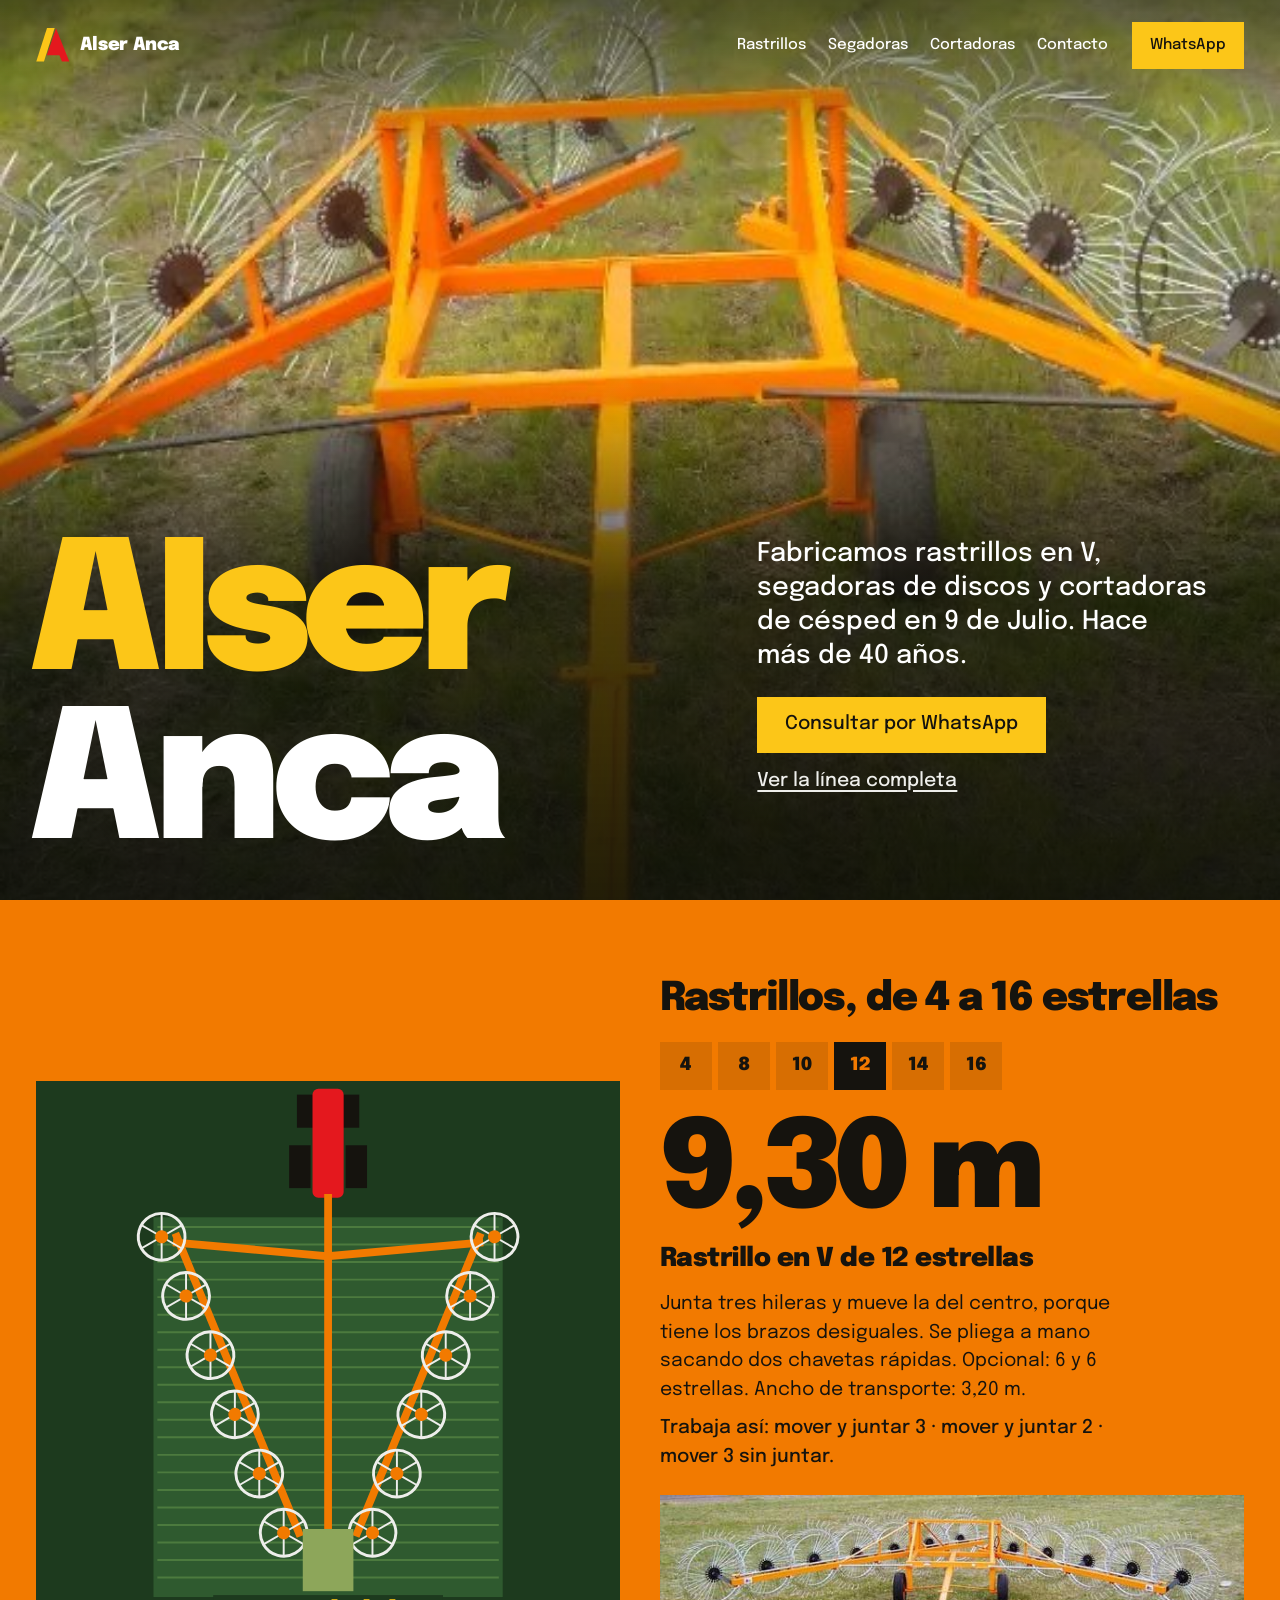
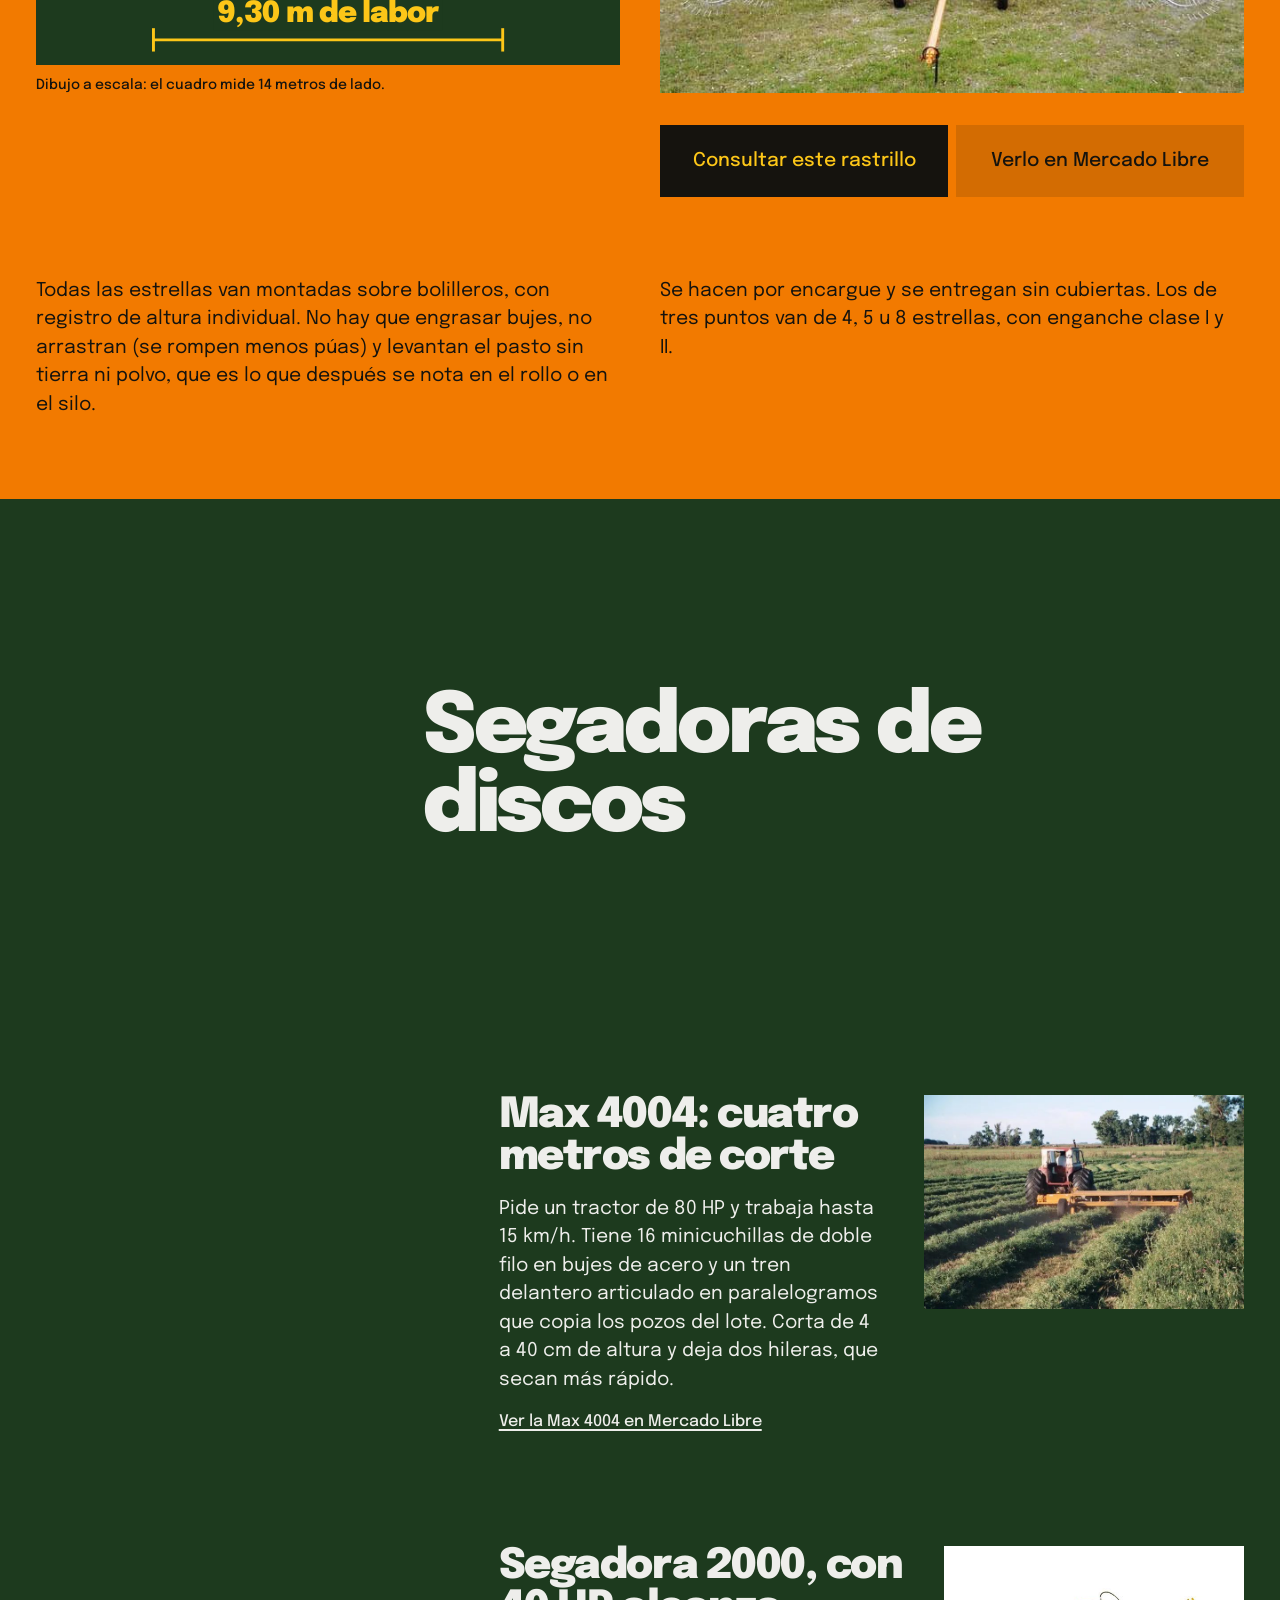
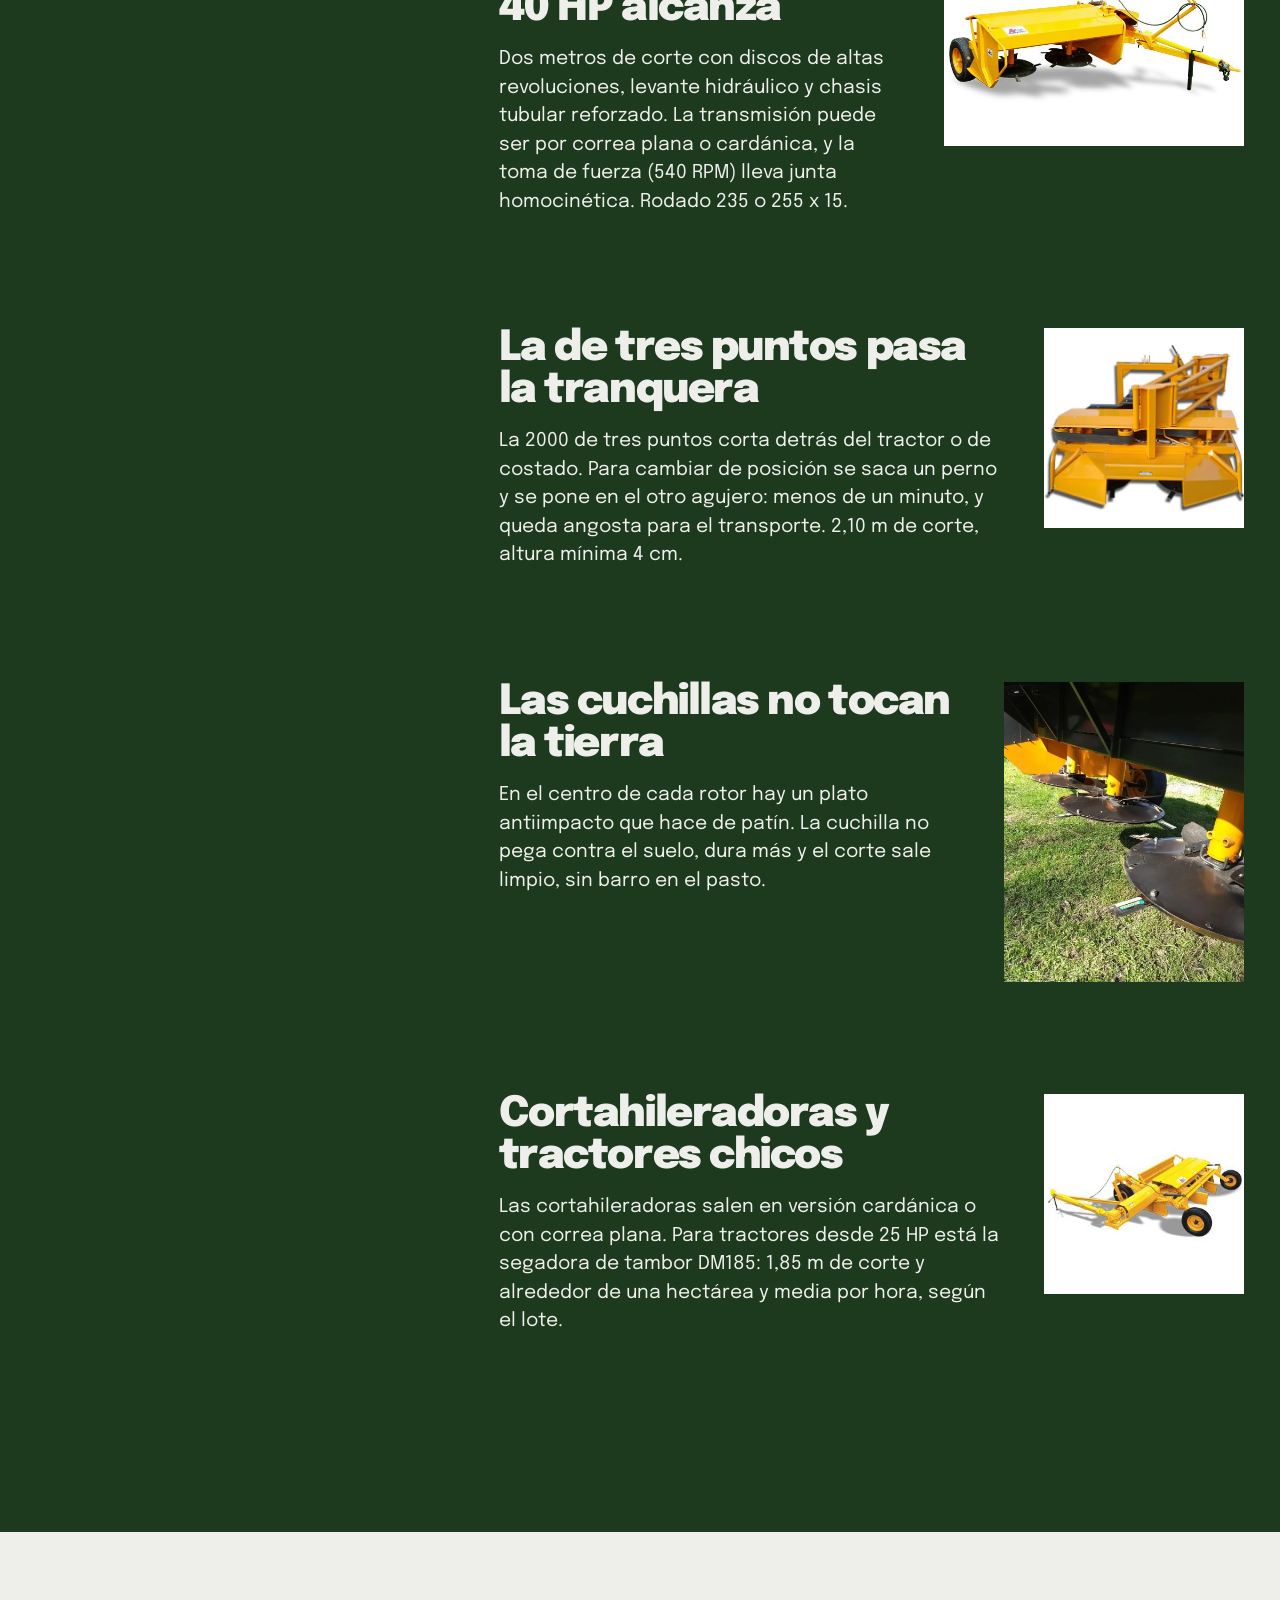
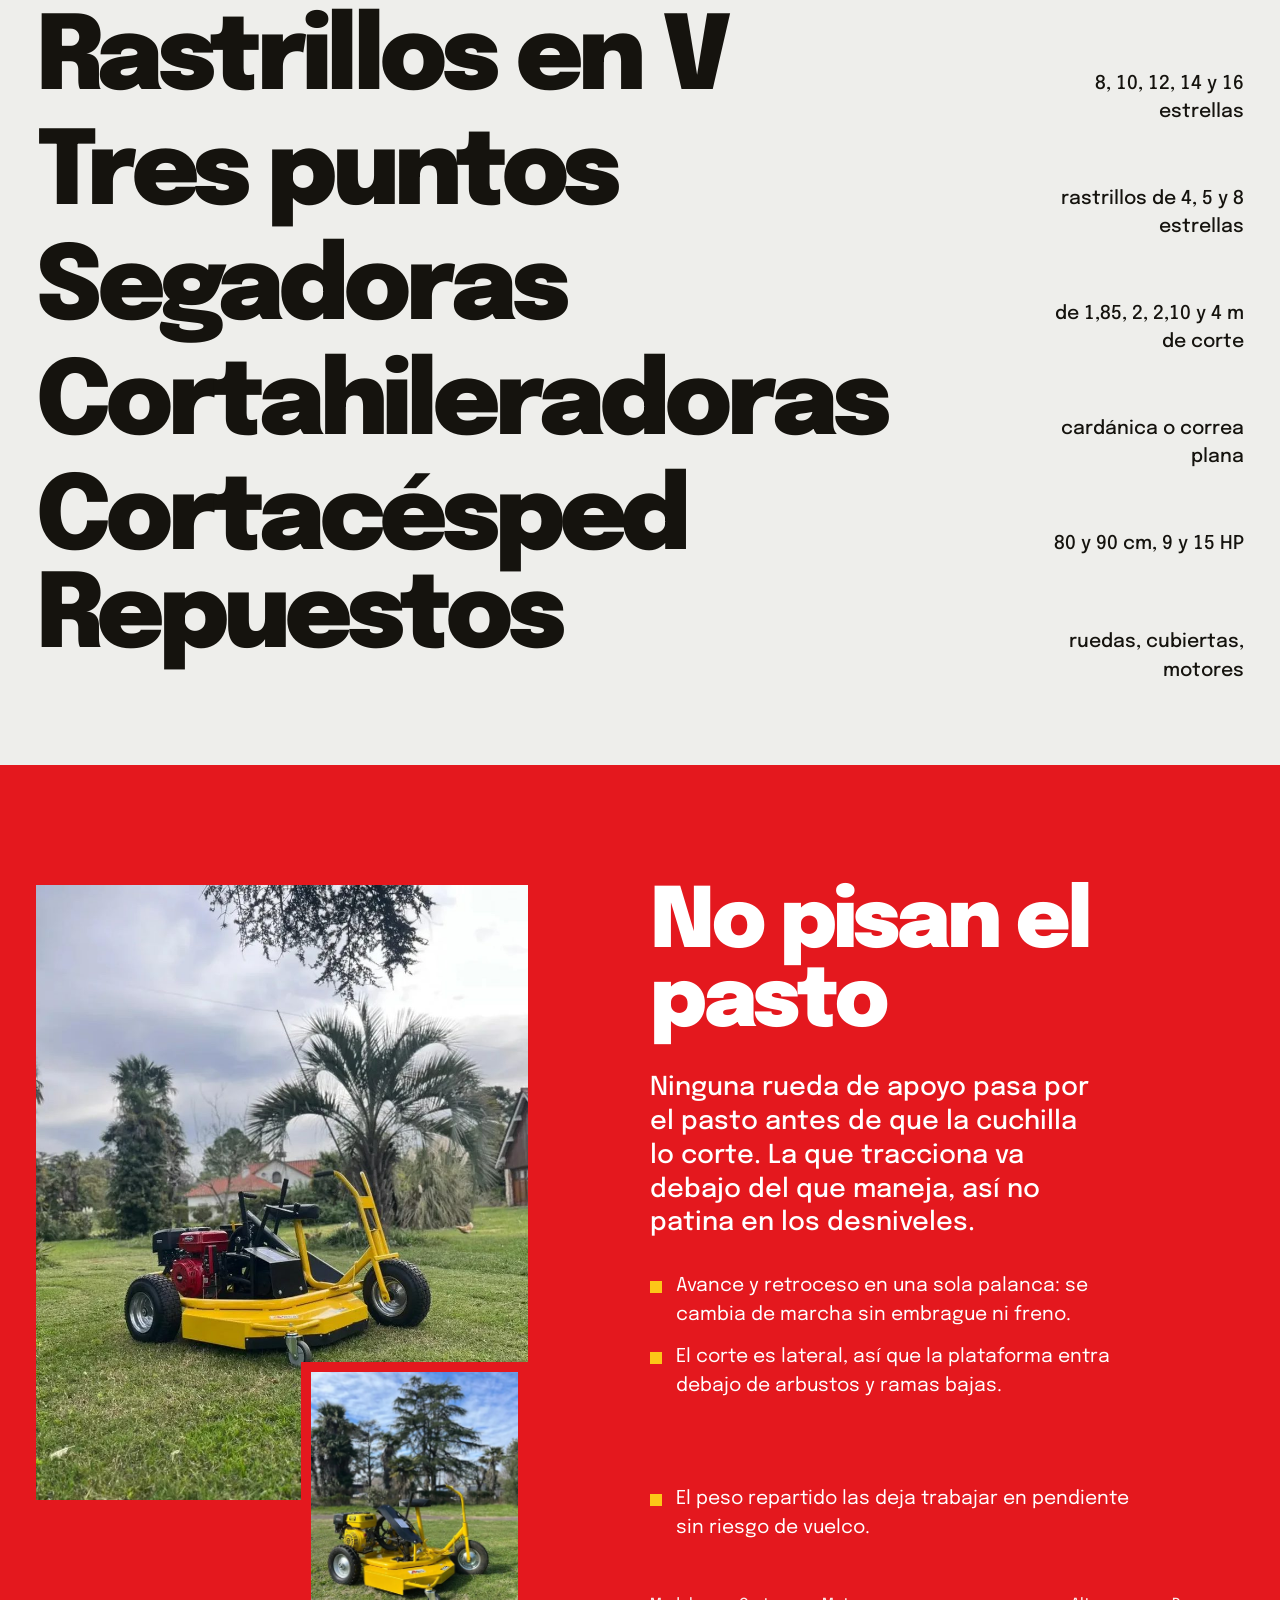
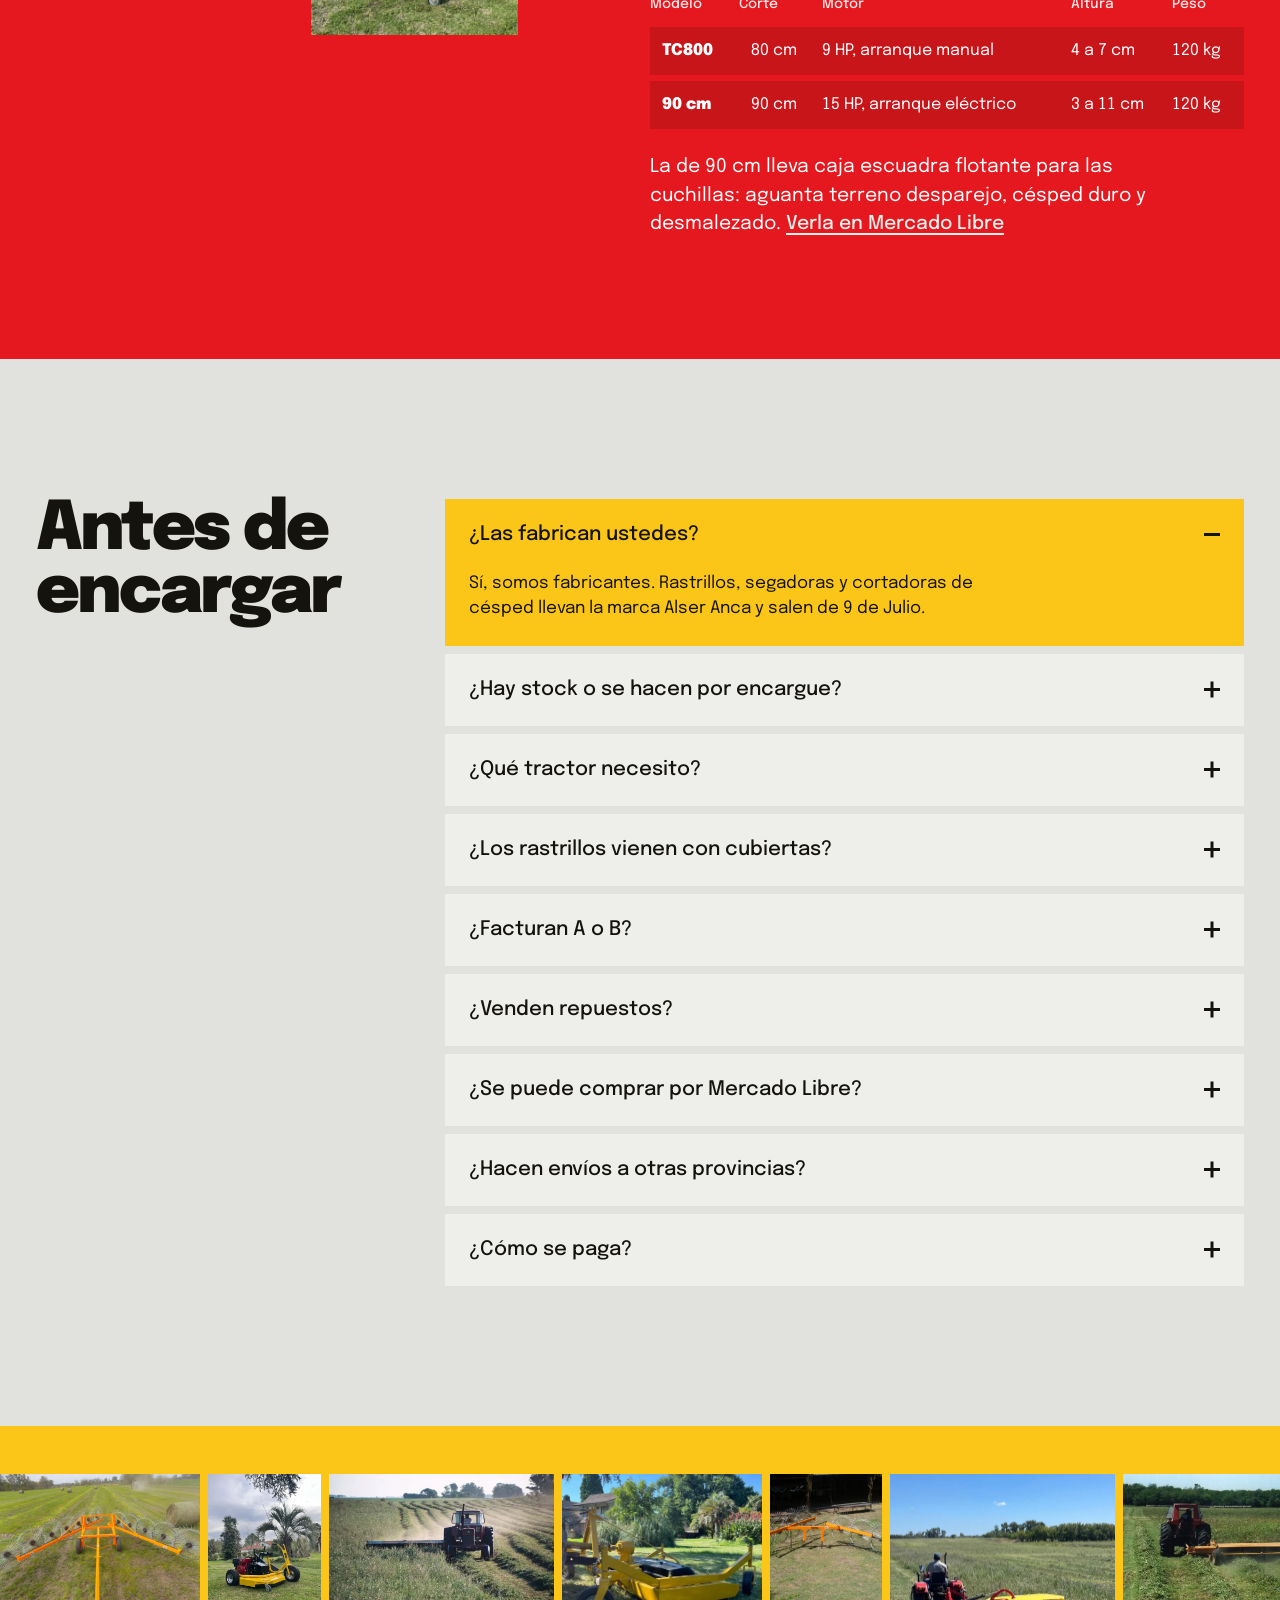
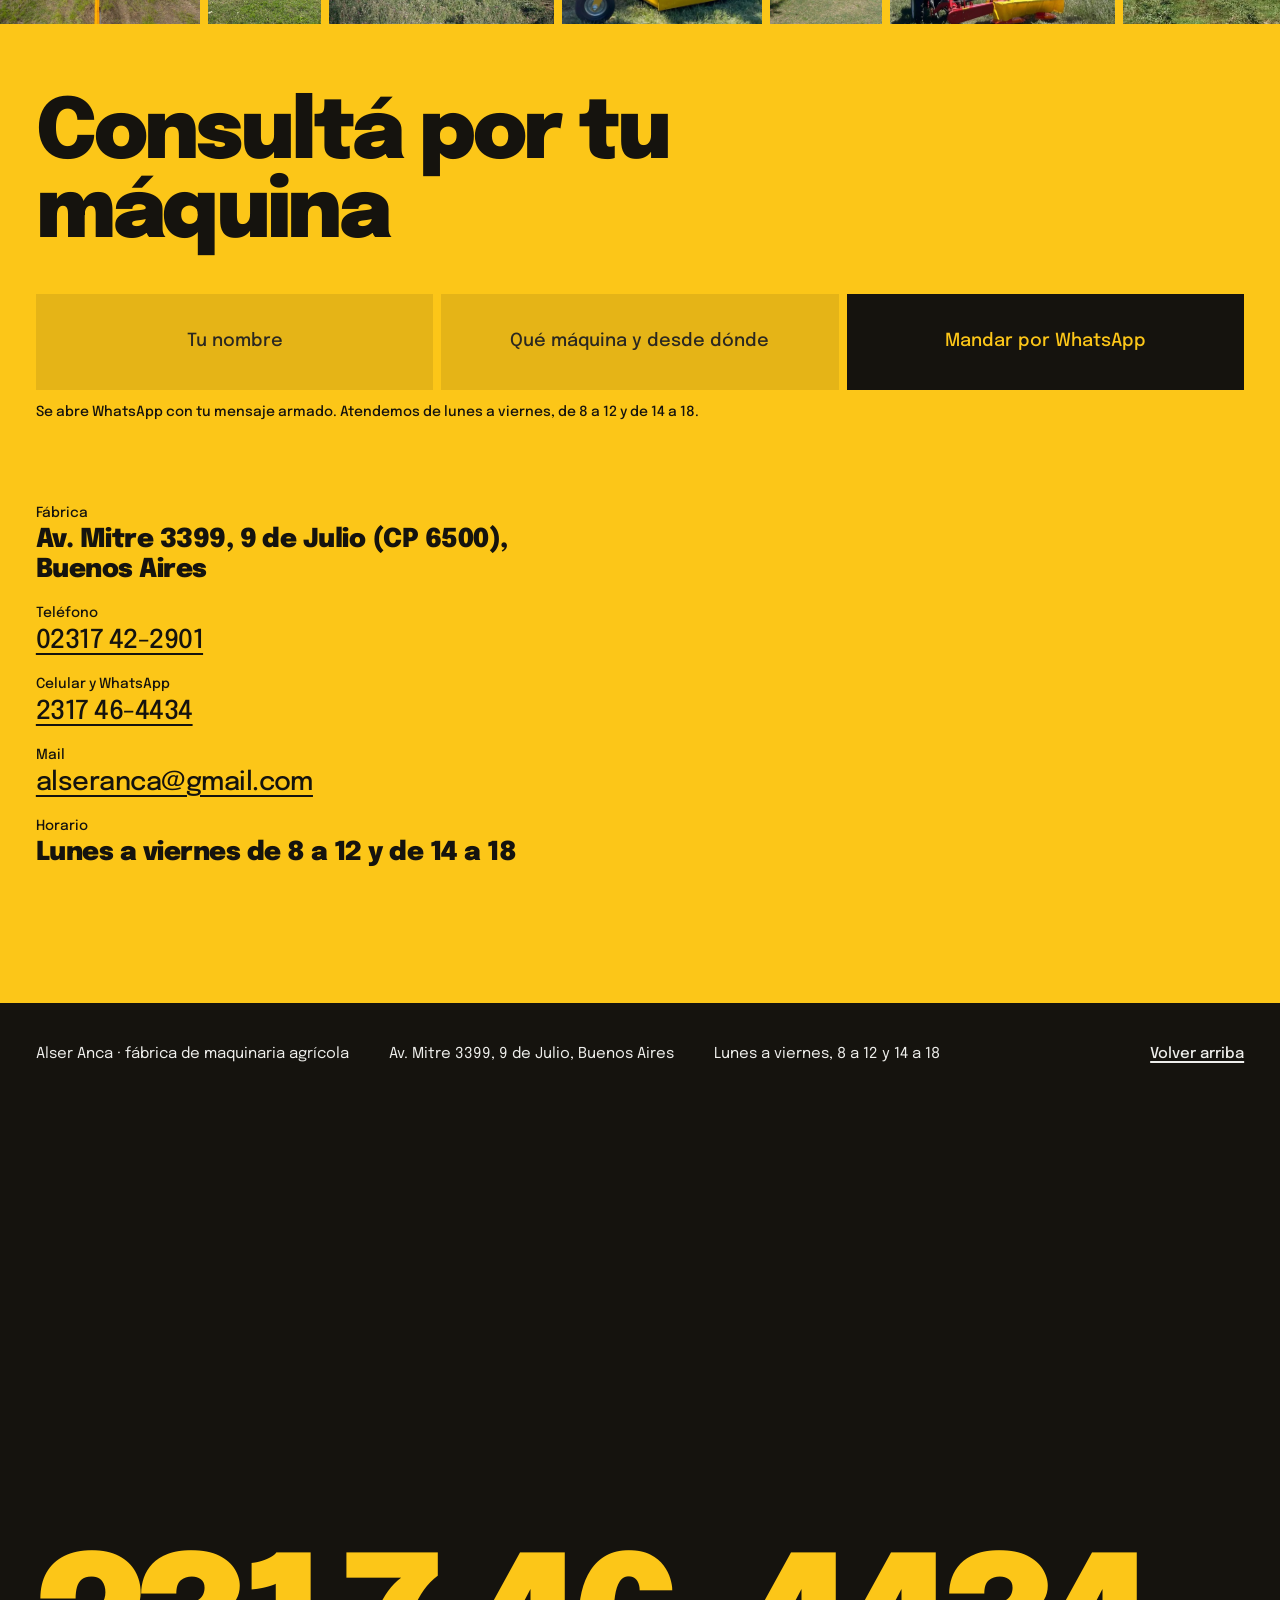
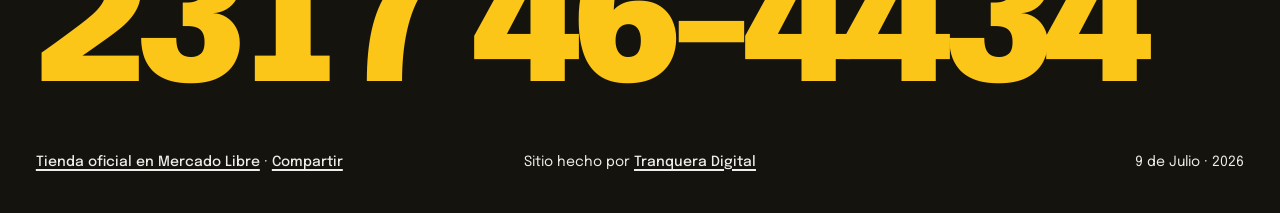
==== commit 6a3c980b: "Hero: una sola foto entera con el nombre encima Co-Authored-By: Claude Opus 5.5 <noreply@anthropic.c" ====
--- a/index.html
+++ b/index.html
@@ -17,7 +17,7 @@
 <link rel="preconnect" href="https://fonts.googleapis.com">
 <link rel="preconnect" href="https://fonts.gstatic.com" crossorigin>
 <link href="https://fonts.googleapis.com/css2?family=Epilogue:wght@400;500;900&display=swap" rel="stylesheet">
-<link rel="stylesheet" href="styles.css?v=4">
+<link rel="stylesheet" href="styles.css?v=7">
 <script type="application/ld+json">
 {
   "@context": "https://schema.org",
@@ -65,7 +65,7 @@
 <a class="skip" href="#rastrillos">Saltar al contenido</a>
 
 <!-- ============ 1. AMARILLO: el nombre ============ -->
-<header class="hero field field--yellow" id="inicio">
+<header class="hero field field--photo" id="inicio">
   <nav class="bar" aria-label="Principal">
     <a class="bar__brand" href="#inicio" aria-label="Alser Anca, inicio">
       <svg class="mark" viewBox="0 0 240 244" aria-hidden="true"><path fill="#FCC618" d="M0 241 77 0h55L55 241z"/><path fill="#E4181E" d="M142 3l95 238h-53l-18-45H75z"/></svg>
@@ -80,21 +80,19 @@
     <a class="bar__cta" href="https://wa.me/5492317464434?text=Hola%20Alser%20Anca%2C%20quer%C3%ADa%20hacer%20una%20consulta." target="_blank" rel="noopener">WhatsApp</a>
   </nav>
 
-  <div class="hero__main">
-    <h1 class="hero__name" aria-label="Alser Anca">
-      <span class="line"><span class="line__in">Alser</span></span>
-      <span class="line line--red"><span class="line__in">Anca</span></span>
-    </h1>
-    <figure class="hero__pic">
-      <img src="assets/img/rastrillo-v-12-estrellas-pastura.jpg" alt="Rastrillo en V de 12 estrellas Alser Anca, naranja, abierto sobre una pastura recién cortada" width="720" height="900" fetchpriority="high">
-    </figure>
-  </div>
-
+  <picture class="hero__bg">
+    <source media="(max-width: 760px)" srcset="assets/img/hero-rastrillo-v-pastura-celular.jpg" width="558" height="900">
+    <img src="assets/img/hero-rastrillo-v-pastura.jpg" alt="Rastrillo en V de 12 estrellas Alser Anca, naranja, abierto sobre una pastura recién cortada" width="1200" height="675" fetchpriority="high">
+  </picture>
+  <h1 class="hero__name" aria-label="Alser Anca">
+    <span class="line"><span class="line__in">Alser</span></span>
+    <span class="line line--red"><span class="line__in">Anca</span></span>
+  </h1>
   <div class="hero__foot">
     <p class="hero__lead">Fabricamos rastrillos en V, segadoras de discos y cortadoras de césped en 9&nbsp;de&nbsp;Julio. Hace más de 40 años.</p>
     <div class="hero__actions">
-      <a class="btn btn--ink" href="https://wa.me/5492317464434?text=Hola%20Alser%20Anca%2C%20quer%C3%ADa%20consultar%20por%20una%20m%C3%A1quina." target="_blank" rel="noopener">Consultar por WhatsApp</a>
-      <a class="link" href="#linea">Ver la línea completa</a>
+      <a class="btn btn--yellow" href="https://wa.me/5492317464434?text=Hola%20Alser%20Anca%2C%20quer%C3%ADa%20consultar%20por%20una%20m%C3%A1quina." target="_blank" rel="noopener">Consultar por WhatsApp</a>
+      <a class="link link--light" href="#linea">Ver la línea completa</a>
     </div>
   </div>
 </header>
@@ -343,6 +341,6 @@
   <span>WhatsApp</span>
 </a>
 
-<script src="script.js?v=3" defer></script>
+<script src="script.js?v=4" defer></script>
 </body>
 </html>
--- a/styles.css
+++ b/styles.css
@@ -15,7 +15,7 @@
   --step-body: clamp(1.0625rem, 1rem + 0.25vw, 1.1875rem);
   --step-lead: clamp(1.25rem, 1.1rem + 0.7vw, 1.625rem);
   --step-head: clamp(2.5rem, 1.2rem + 5vw, 5.5rem);
-  --step-giant: clamp(5rem, min(16.5vw, 30svh), 17rem);
+  --step-giant: clamp(4.5rem, min(15vw, 25svh), 16rem);
 
   --m: clamp(16px, 2.8vw, 40px);
   --ease: cubic-bezier(.16, 1, .3, 1);
@@ -78,7 +78,19 @@
 .bar__cta { background: var(--ink); color: var(--yellow); text-decoration: none; padding: 12px 18px; min-height: 44px; display: inline-flex; align-items: center; transition: background .2s, color .2s; }
 .bar__cta:hover { background: var(--red); color: #fff; }
 
-/* ---------- 1. hero ---------- */
+/* ---------- 1. hero: una sola foto entera, el nombre encima ---------- */
+.field--photo { background: var(--green); color: #fff; }
+.hero { position: relative; isolation: isolate; overflow: hidden; }
+.hero__bg { position: absolute; inset: 0; z-index: -2; }
+.hero__bg img { width: 100%; height: 100%; object-fit: cover; object-position: 50% 40%; animation: slowzoom 20s var(--ease) both; }
+.hero::before { content: ""; position: absolute; inset: 0; z-index: -1; pointer-events: none;
+  background: linear-gradient(180deg, rgba(10,12,8,.5) 0%, rgba(10,12,8,0) 18%, rgba(10,12,8,0) 42%, rgba(10,12,8,.72) 66%, rgba(10,12,8,.9) 100%); /* taste-skill-ignore: scrim neutro bajo texto sobre foto */ }
+.hero .bar__cta { background: var(--yellow); color: var(--ink); }
+.btn--yellow { background: var(--yellow); color: var(--ink); }
+.btn--yellow:hover { background: #fff; }
+.hero .hero__name { margin-top: auto; color: var(--yellow); }
+.hero .line--red { color: #fff; }
+@keyframes slowzoom { from { transform: scale(1.1); } to { transform: scale(1); } }
 .hero { min-height: 100svh; display: flex; flex-direction: column; padding-bottom: 40px; }
 .hero__name {
   font-weight: 900; font-size: var(--step-giant); line-height: .82; letter-spacing: -0.05em;
@@ -87,14 +99,18 @@
 .line { display: block; overflow: hidden; padding-bottom: .06em; }
 .line__in { display: block; }
 .line--red { color: var(--red); }
-.hero__main { display: grid; grid-template-columns: minmax(0, 7fr) minmax(0, 5fr); gap: 20px; align-items: end; margin-top: clamp(28px, 5vh, 72px); }
-.hero__main .hero__name { margin-top: 0; }
-.hero__pic { overflow: hidden; height: min(56svh, 40vw); }
-.hero__pic img { width: 100%; height: 100%; object-fit: cover; animation: slowzoom 18s var(--ease) both; }
-@keyframes slowzoom { from { transform: scale(1.12); } to { transform: scale(1); } }
-.hero__foot { margin-top: auto; display: grid; grid-template-columns: repeat(12, minmax(0, 1fr)); gap: 0 20px; align-items: end; padding-top: 32px; }
+.hero__foot { margin-top: 0; display: grid; grid-template-columns: repeat(12, minmax(0, 1fr)); gap: 0 20px; align-items: end; padding-top: 32px; }
 .hero__lead { grid-column: 8 / 13; font-size: var(--step-lead); line-height: 1.3; max-width: 30ch; font-weight: 500; }
 .hero__actions { grid-column: 8 / 13; display: flex; flex-wrap: wrap; align-items: center; gap: 14px 28px; margin-top: 24px; }
+
+
+@media (min-width: 861px) {
+  .hero { display: grid; grid-template-columns: minmax(0, 7fr) minmax(0, 5fr); grid-template-rows: auto 1fr auto; column-gap: 40px; }
+  .hero .bar { grid-column: 1 / -1; }
+  .hero .hero__name { grid-column: 1; grid-row: 3; align-self: end; margin: 0 0 -0.08em -0.04em; }
+  .hero .hero__foot { grid-column: 2; grid-row: 3; display: block; padding-top: 0; }
+  .hero .hero__lead, .hero .hero__actions { grid-column: auto; }
+}
 
 /* ---------- 2. rastrillos ---------- */
 .rake { display: grid; grid-template-columns: repeat(2, minmax(0, 1fr)); gap: 40px; padding-block: 80px; min-height: 88svh; }
@@ -260,7 +276,7 @@
   .js .line__in { transform: none; opacity: 0; }
   .js.loaded .line__in { opacity: 1; transition: opacity .6s ease; }
   .strip__track { animation-duration: 240s; }
-  .hero__pic img { animation: none; }
+  .hero__bg img { animation: none; }
 }
 
 /* ---------- tablet / celular ---------- */
@@ -272,9 +288,9 @@
 @media (max-width: 860px) {
   .bar__links { display: none; }
   .bar__cta { margin-left: auto; }
-  .hero__main { grid-template-columns: minmax(0, 1fr); margin-top: 8vh; gap: 24px; }
-  .hero__name { font-size: 31vw; }
-  .hero__pic { height: 26svh; }
+  .hero .hero__name { font-size: 27vw; }
+  .hero::before { background: linear-gradient(180deg, rgba(10,12,8,.45) 0%, rgba(10,12,8,0) 16%, rgba(10,12,8,0) 34%, rgba(10,12,8,.8) 56%, rgba(10,12,8,.92) 100%); /* taste-skill-ignore */ }
+  .hero__bg img { object-position: 50% 20%; }
   .hero__foot { display: block; }
   .hero__lead { font-size: 19px; }
   .rake { grid-template-columns: minmax(0, 1fr); padding-block: 56px; gap: 28px; }
@@ -290,7 +306,7 @@
   .row:nth-of-type(3n) .row__pic { width: 55%; }
   .poster { padding-block: 64px; }
   .poster__list a { display: block; }
-  .poster__w { display: block; font-size: 10.4vw; }
+  .poster__w { display: block; font-size: 9.6vw; }
   .poster__d { display: block; text-align: left; font-size: 15px; margin: 6px 0 20px; max-width: none; }
   .mow { display: block; padding-block: 64px; }
   .mow__text { margin-top: 48px; }
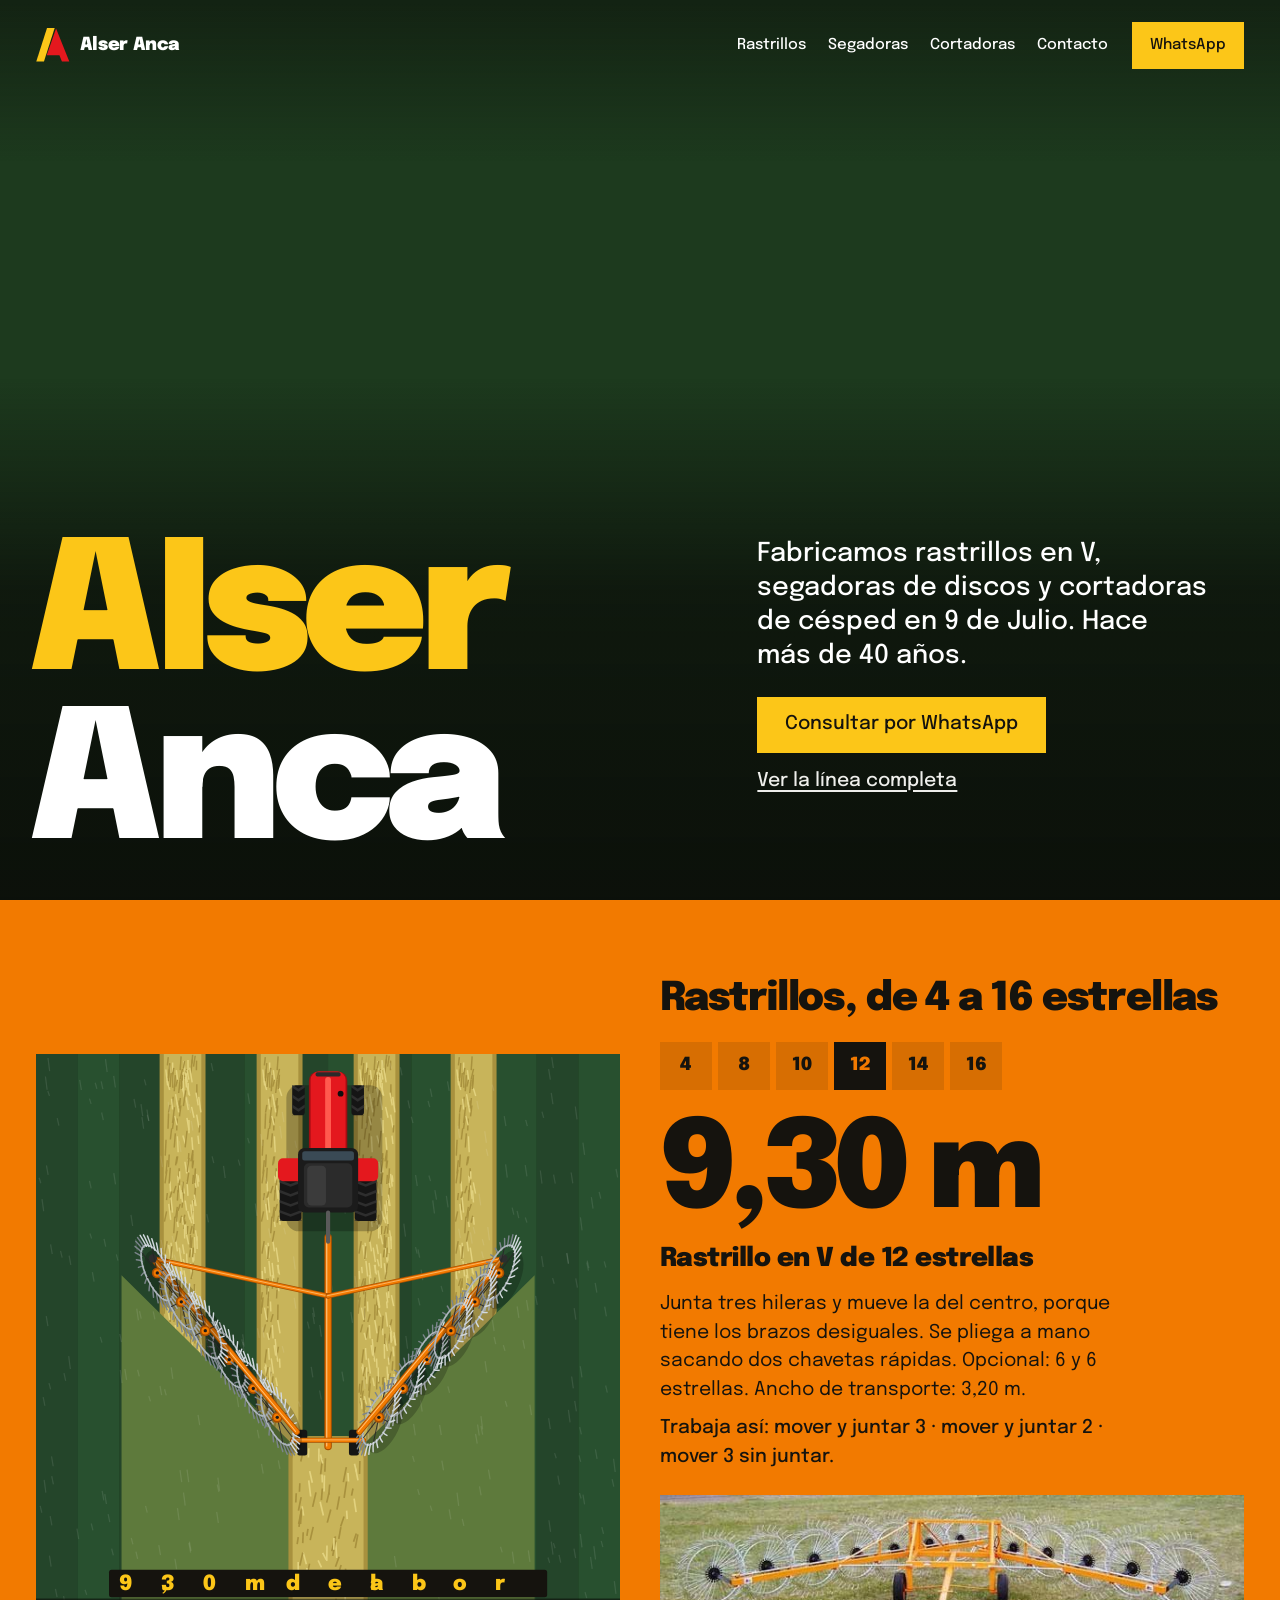
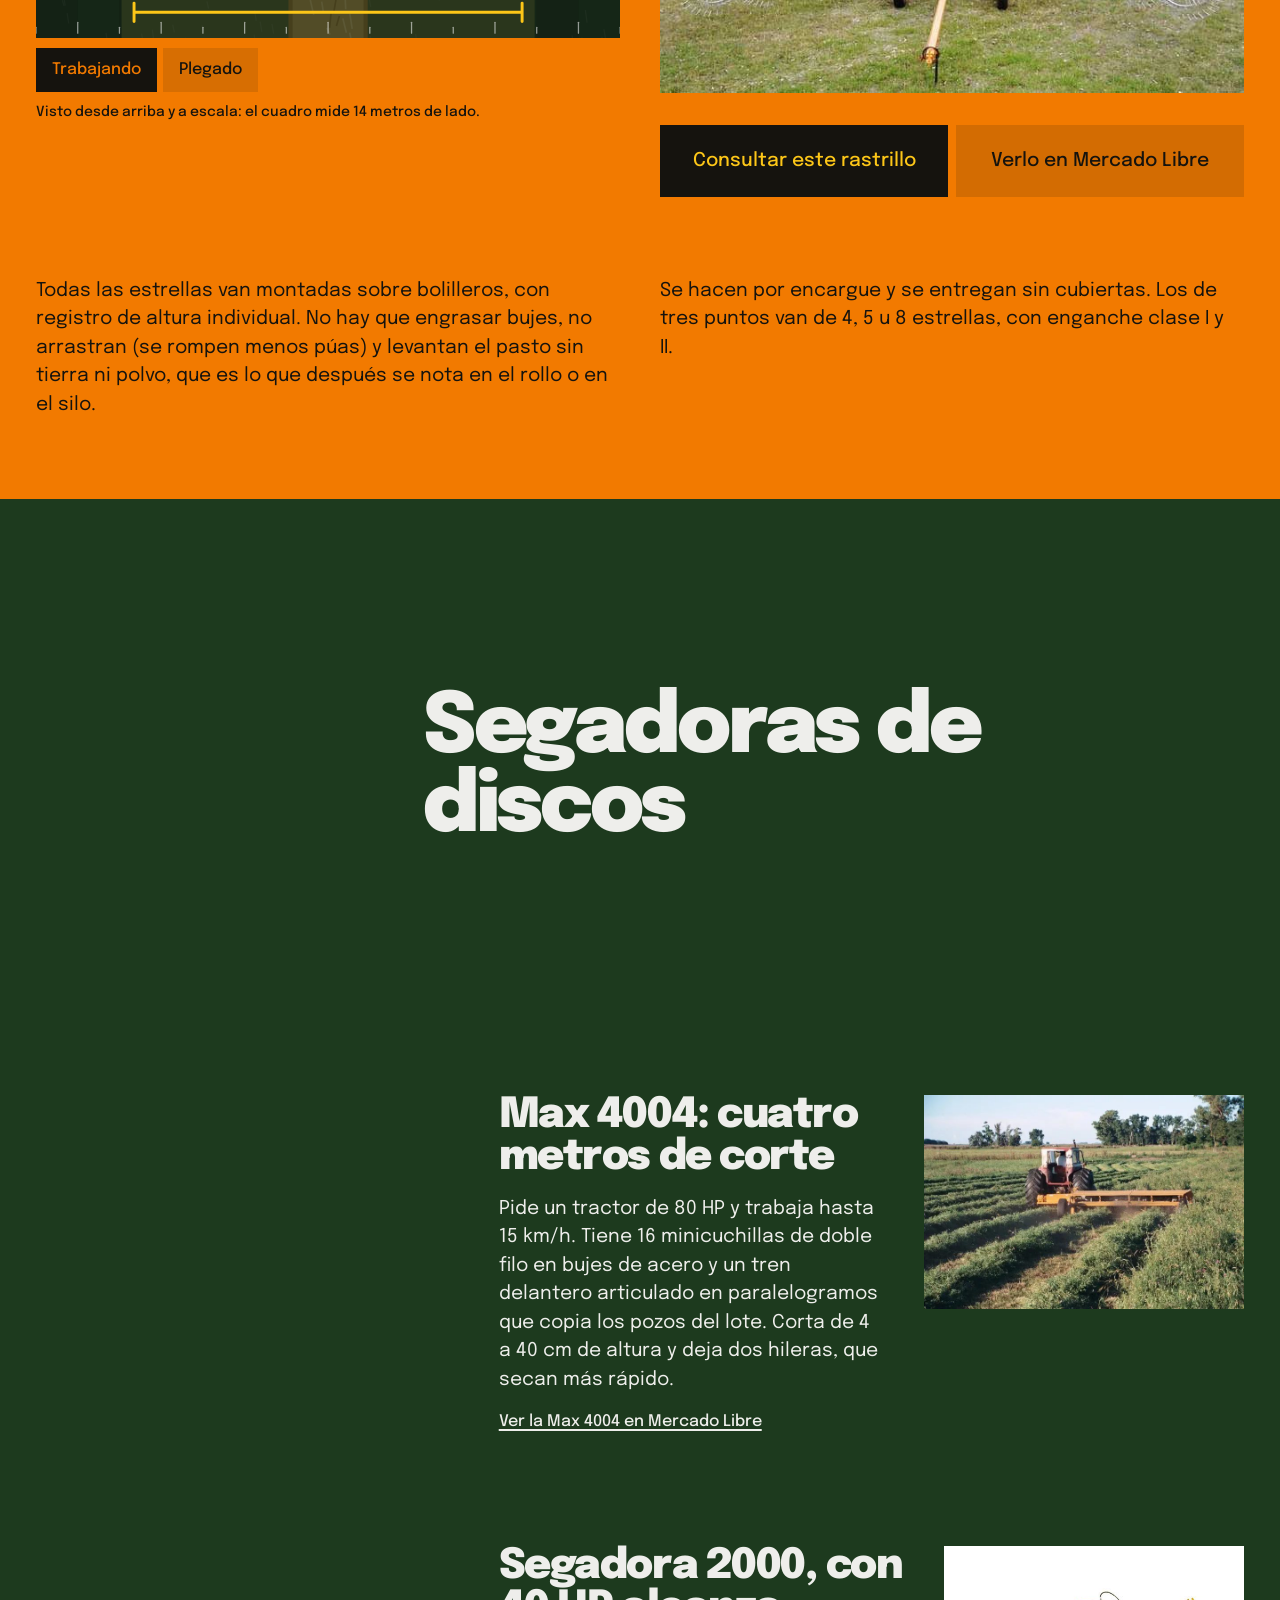
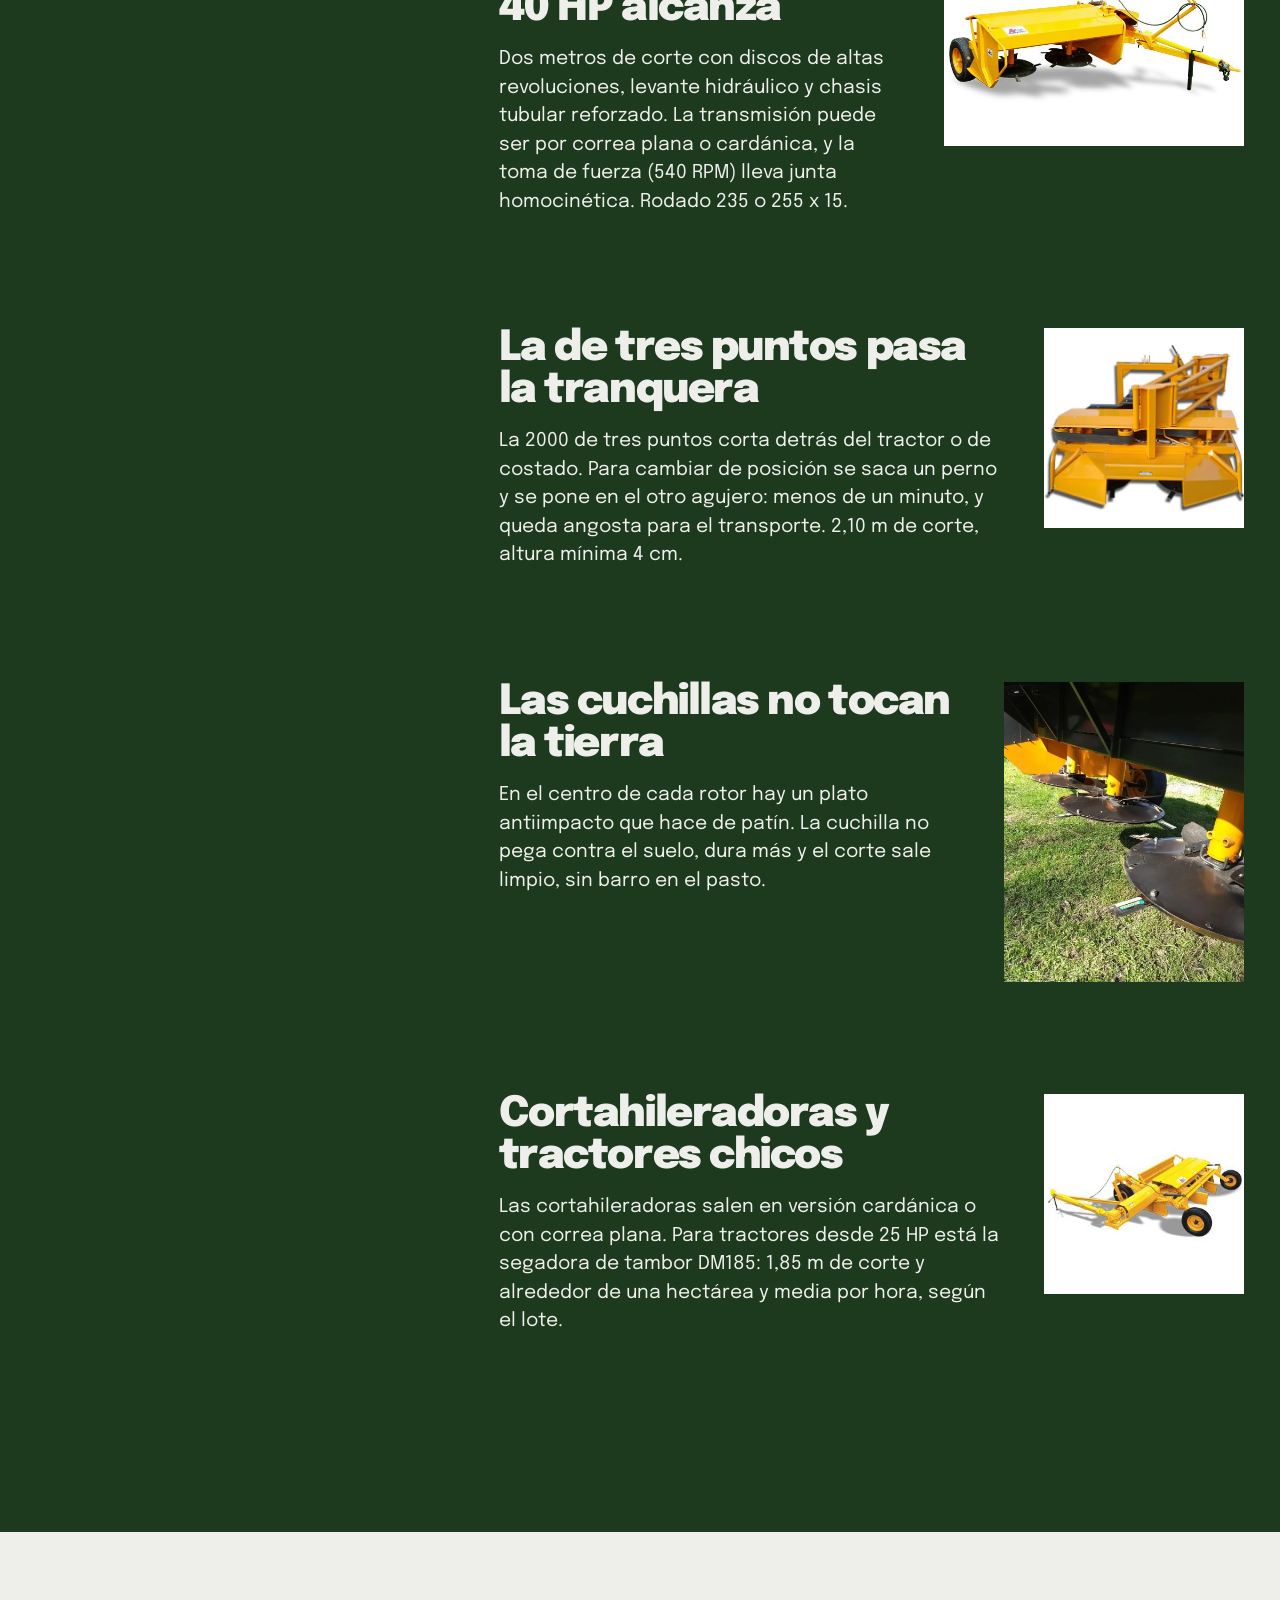
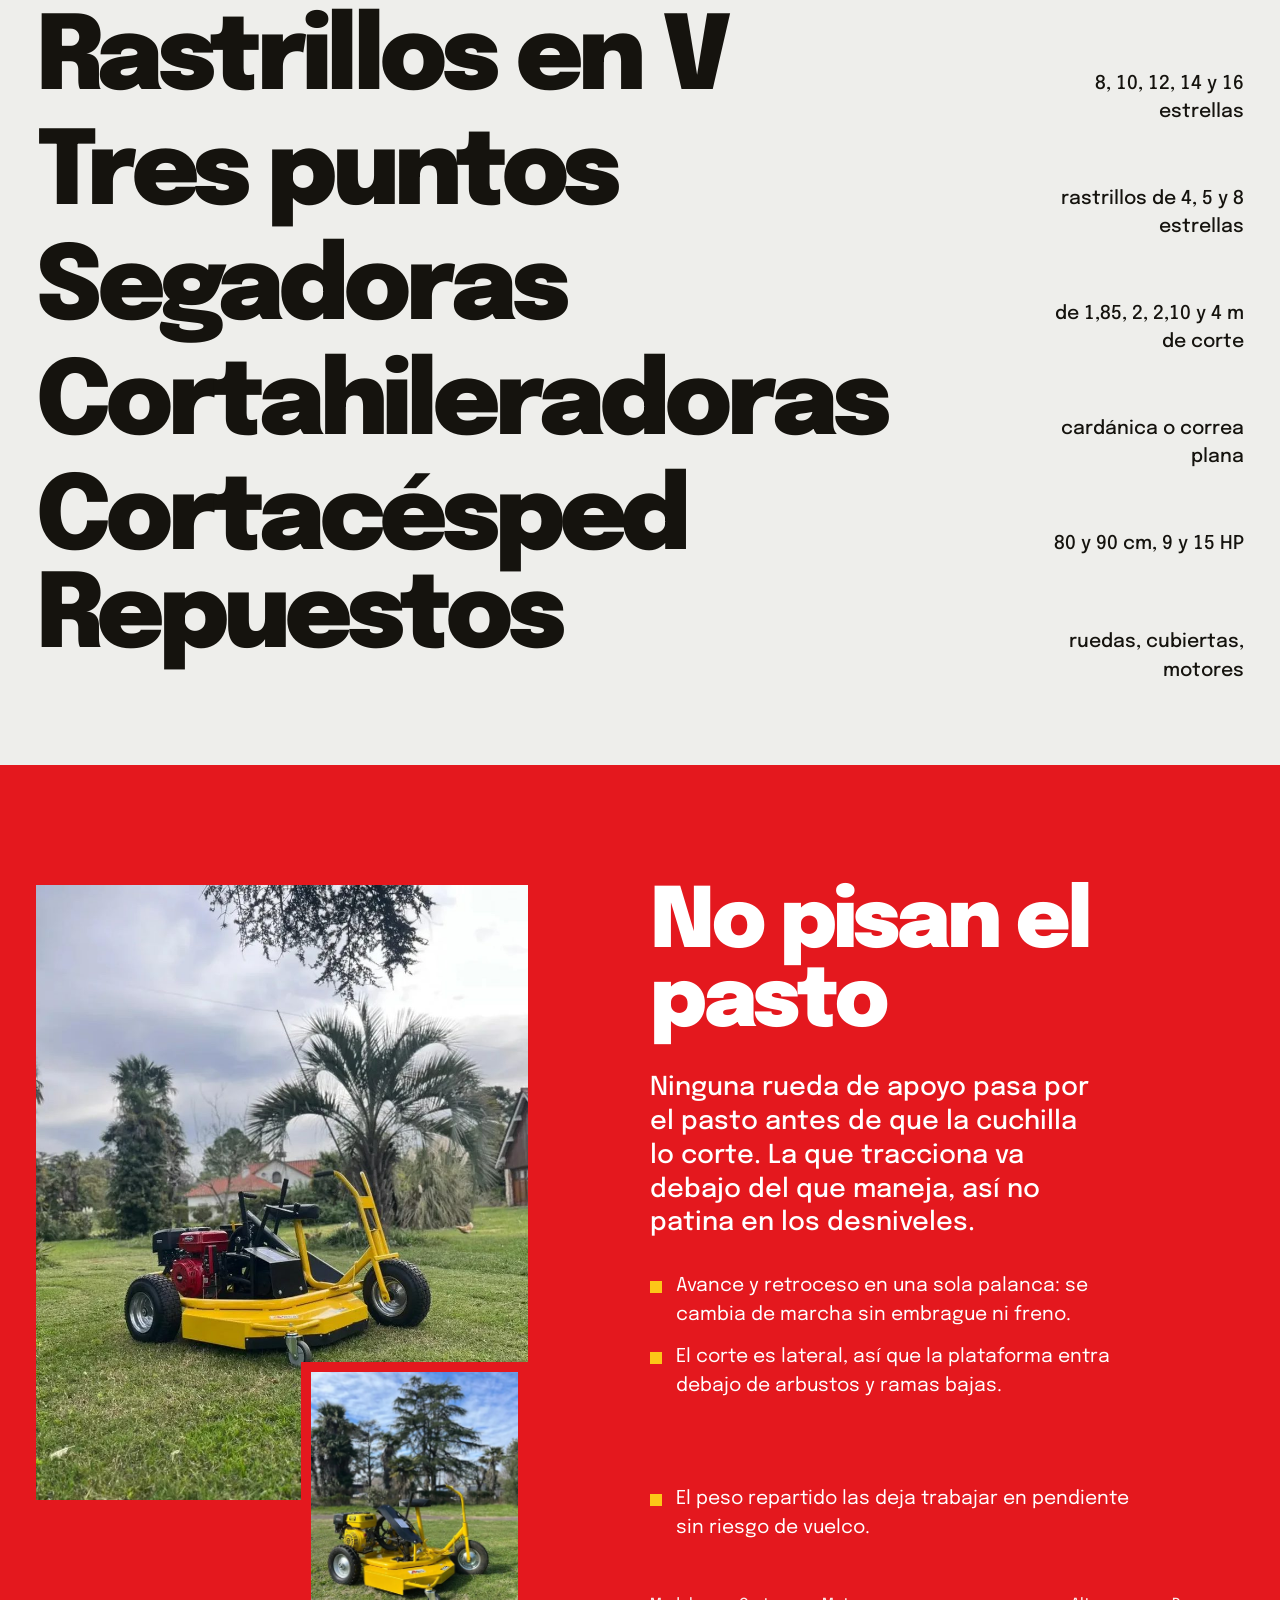
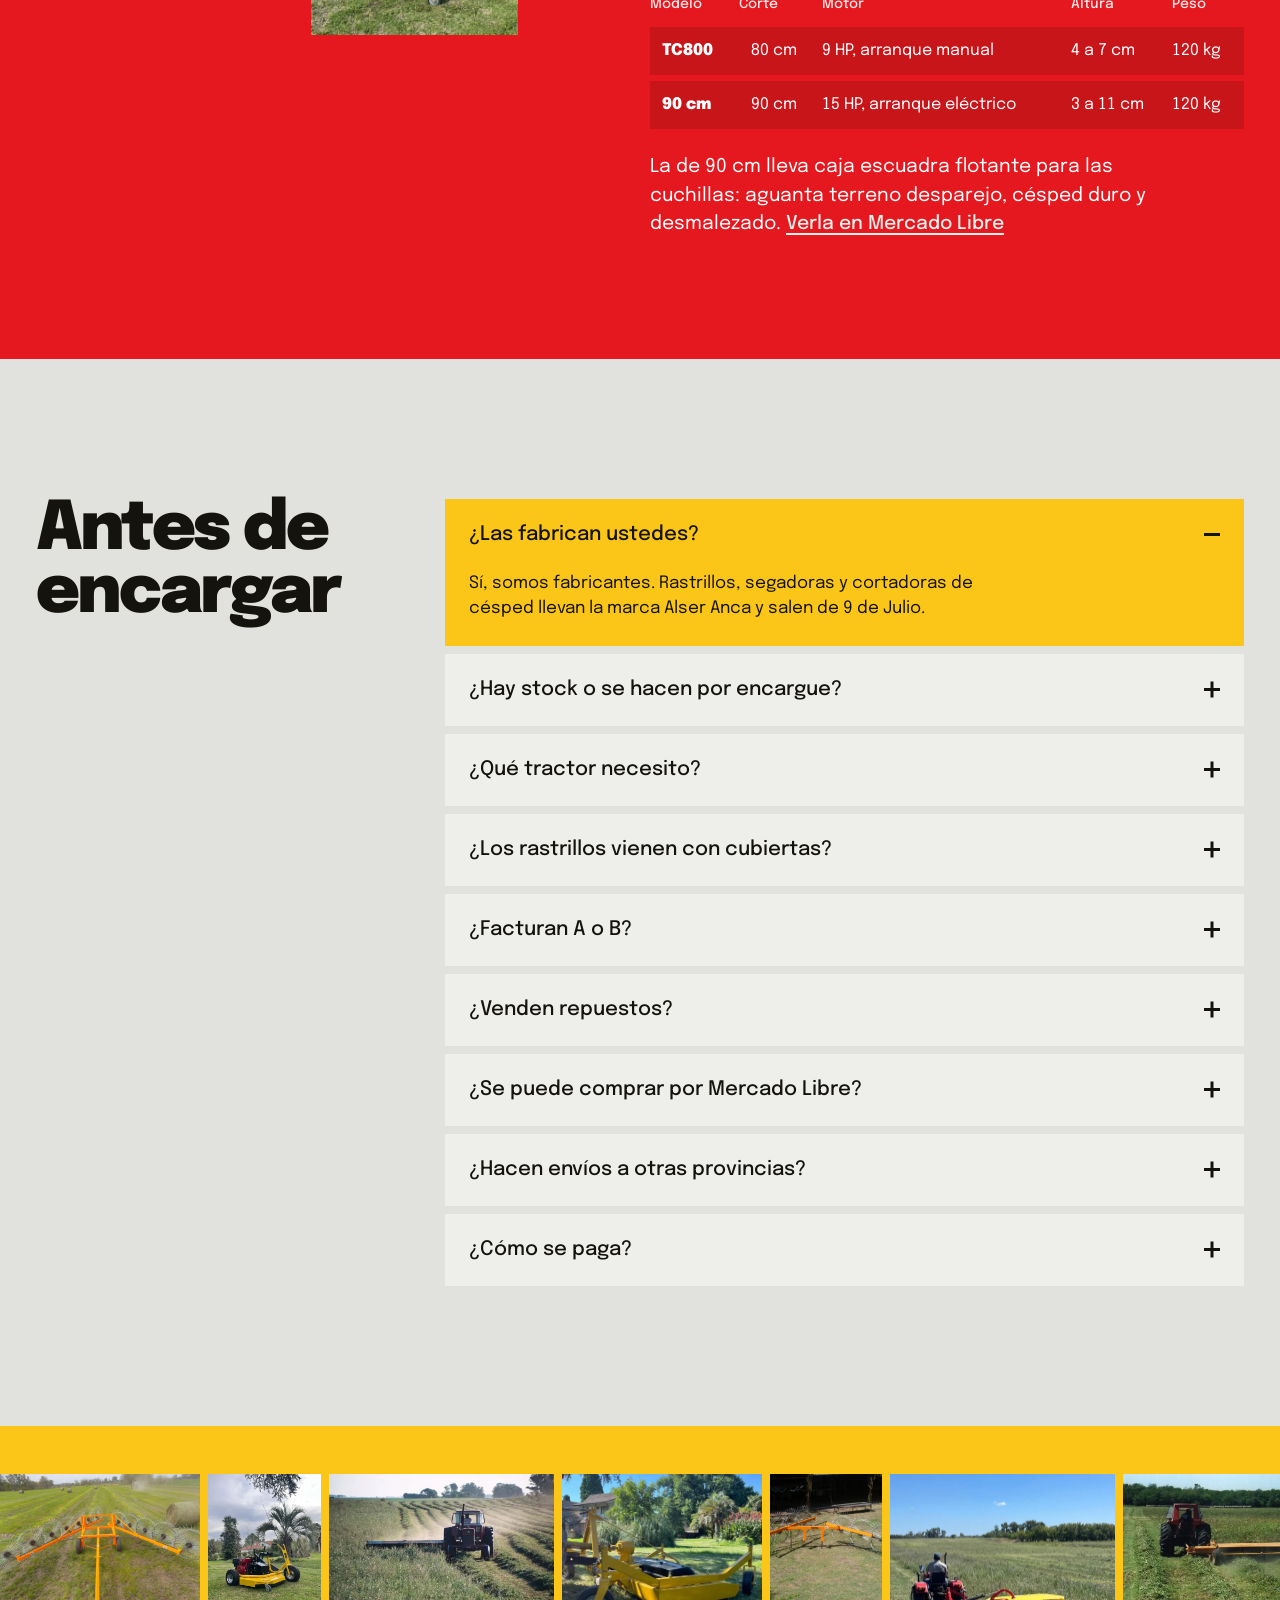
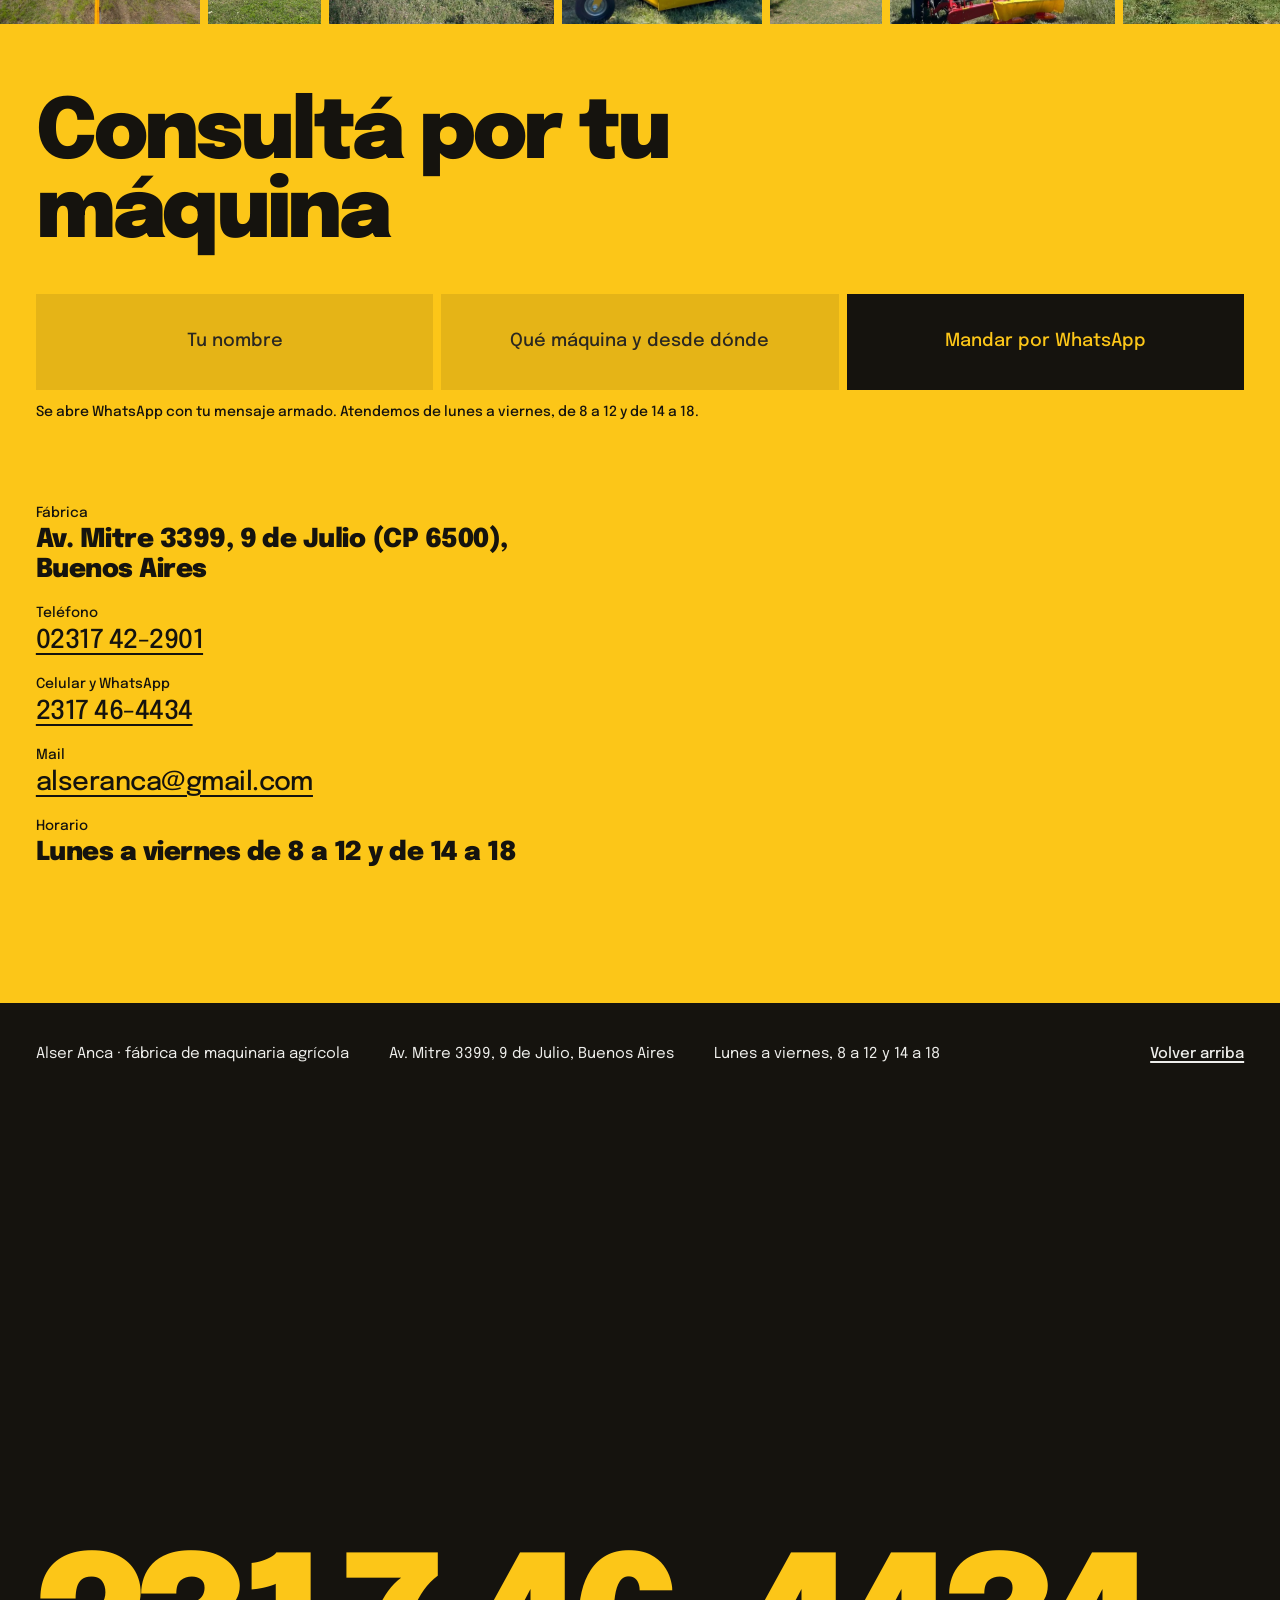
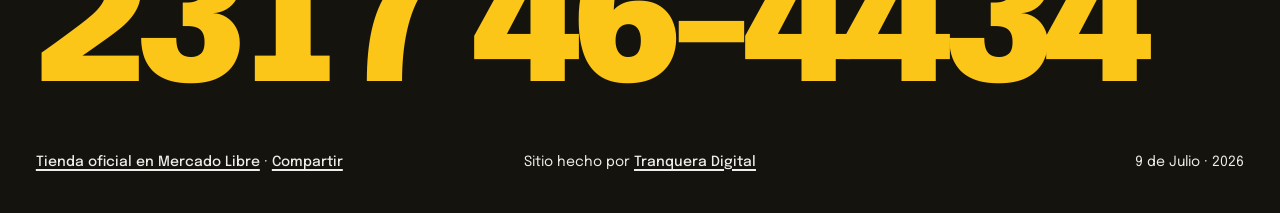
==== commit b9f80a22: "Rastrillo nuevo en canvas: tractor, estrellas con púas girando, andanas, hilera, regla y modo plegad" ====
--- a/index.html
+++ b/index.html
@@ -17,7 +17,7 @@
 <link rel="preconnect" href="https://fonts.googleapis.com">
 <link rel="preconnect" href="https://fonts.gstatic.com" crossorigin>
 <link href="https://fonts.googleapis.com/css2?family=Epilogue:wght@400;500;900&display=swap" rel="stylesheet">
-<link rel="stylesheet" href="styles.css?v=7">
+<link rel="stylesheet" href="styles.css?v=8">
 <script type="application/ld+json">
 {
   "@context": "https://schema.org",
@@ -102,10 +102,14 @@
 <!-- ============ 2. NARANJA: rastrillos (la pieza interactiva) ============ -->
 <section class="field field--orange rake" id="rastrillos" aria-labelledby="rake-title">
   <div class="rake__plate reveal">
-    <svg id="rakeSvg" viewBox="0 0 600 600" role="img" aria-labelledby="rakeSvgTitle">
-      <title id="rakeSvgTitle">Rastrillo visto desde arriba, dibujado a escala según el ancho de labor</title>
-    </svg>
-    <p class="rake__scale">Dibujo a escala: el cuadro mide 14 metros de lado.</p>
+    <canvas id="rakeCanvas" role="img" aria-label="Rastrillo visto desde arriba, dibujado a escala sobre la pastura, con el tractor, las estrellas y la hilera que deja"></canvas>
+    <div class="rake__under">
+      <div class="modes" role="group" aria-label="Posición del rastrillo">
+        <button type="button" data-fold="0" aria-pressed="true">Trabajando</button>
+        <button type="button" data-fold="1" aria-pressed="false">Plegado</button>
+      </div>
+      <p class="rake__scale">Visto desde arriba y a escala: el cuadro mide 14 metros de lado.</p>
+    </div>
   </div>
 
   <div class="rake__side">
@@ -341,6 +345,7 @@
   <span>WhatsApp</span>
 </a>
 
-<script src="script.js?v=4" defer></script>
+<script src="rake.js?v=2" defer></script>
+<script src="script.js?v=5" defer></script>
 </body>
 </html>
--- a/styles.css
+++ b/styles.css
@@ -115,7 +115,13 @@
 /* ---------- 2. rastrillos ---------- */
 .rake { display: grid; grid-template-columns: repeat(2, minmax(0, 1fr)); gap: 40px; padding-block: 80px; min-height: 88svh; }
 .rake__plate { align-self: center; }
-.rake__plate svg { width: 100%; aspect-ratio: 1; background: var(--green); }
+.rake__plate canvas { display: block; width: 100%; aspect-ratio: 1; background: var(--green); }
+.rake__under { display: flex; flex-wrap: wrap; align-items: center; justify-content: space-between; gap: 10px 20px; margin-top: 10px; }
+.rake__under .rake__scale { margin-top: 0; }
+.modes { display: flex; gap: 6px; }
+.modes button { min-height: 44px; padding: 0 16px; border: 0; cursor: pointer; font-weight: 500; font-size: 16px; background: color-mix(in srgb, var(--ink) 12%, var(--orange)); color: var(--ink); transition: background .2s, color .2s; }
+.modes button:hover { background: color-mix(in srgb, var(--ink) 24%, var(--orange)); }
+.modes button[aria-pressed=true] { background: var(--ink); color: var(--orange); }
 .rake__scale { font-size: var(--step-small); margin-top: 10px; font-weight: 500; }
 .rake__side { display: flex; flex-direction: column; justify-content: space-between; gap: 32px; min-width: 0; }
 .tabs { display: flex; flex-wrap: wrap; gap: 6px; margin-top: 22px; }
@@ -143,18 +149,6 @@
 .rake__why p { max-width: 52ch; }
 
 /* svg del rastrillo */
-.rk-swath { fill: #2F5A2F; }
-.rk-cut { stroke: #4C7A3E; stroke-width: 2; }
-.rk-hilera { fill: #8DA65A; }
-.rk-beam { stroke: var(--orange); stroke-width: 8; stroke-linecap: square; fill: none; }
-.rk-star circle { fill: none; stroke: var(--paper); stroke-width: 3; }
-.rk-star line { stroke: var(--paper); stroke-width: 2; }
-.rk-star .hub { fill: var(--orange); stroke: none; }
-.rk-tractor { fill: var(--red); }
-.rk-tire { fill: var(--ink); }
-.rk-dim { stroke: var(--yellow); stroke-width: 3; }
-.rk-labelbg { fill: var(--green); }
-.rk-label { fill: var(--yellow); font: 900 30px "Epilogue", sans-serif; letter-spacing: -1px; }
 
 /* ---------- 3. segadoras ---------- */
 .feats { padding-block: 0 140px; }
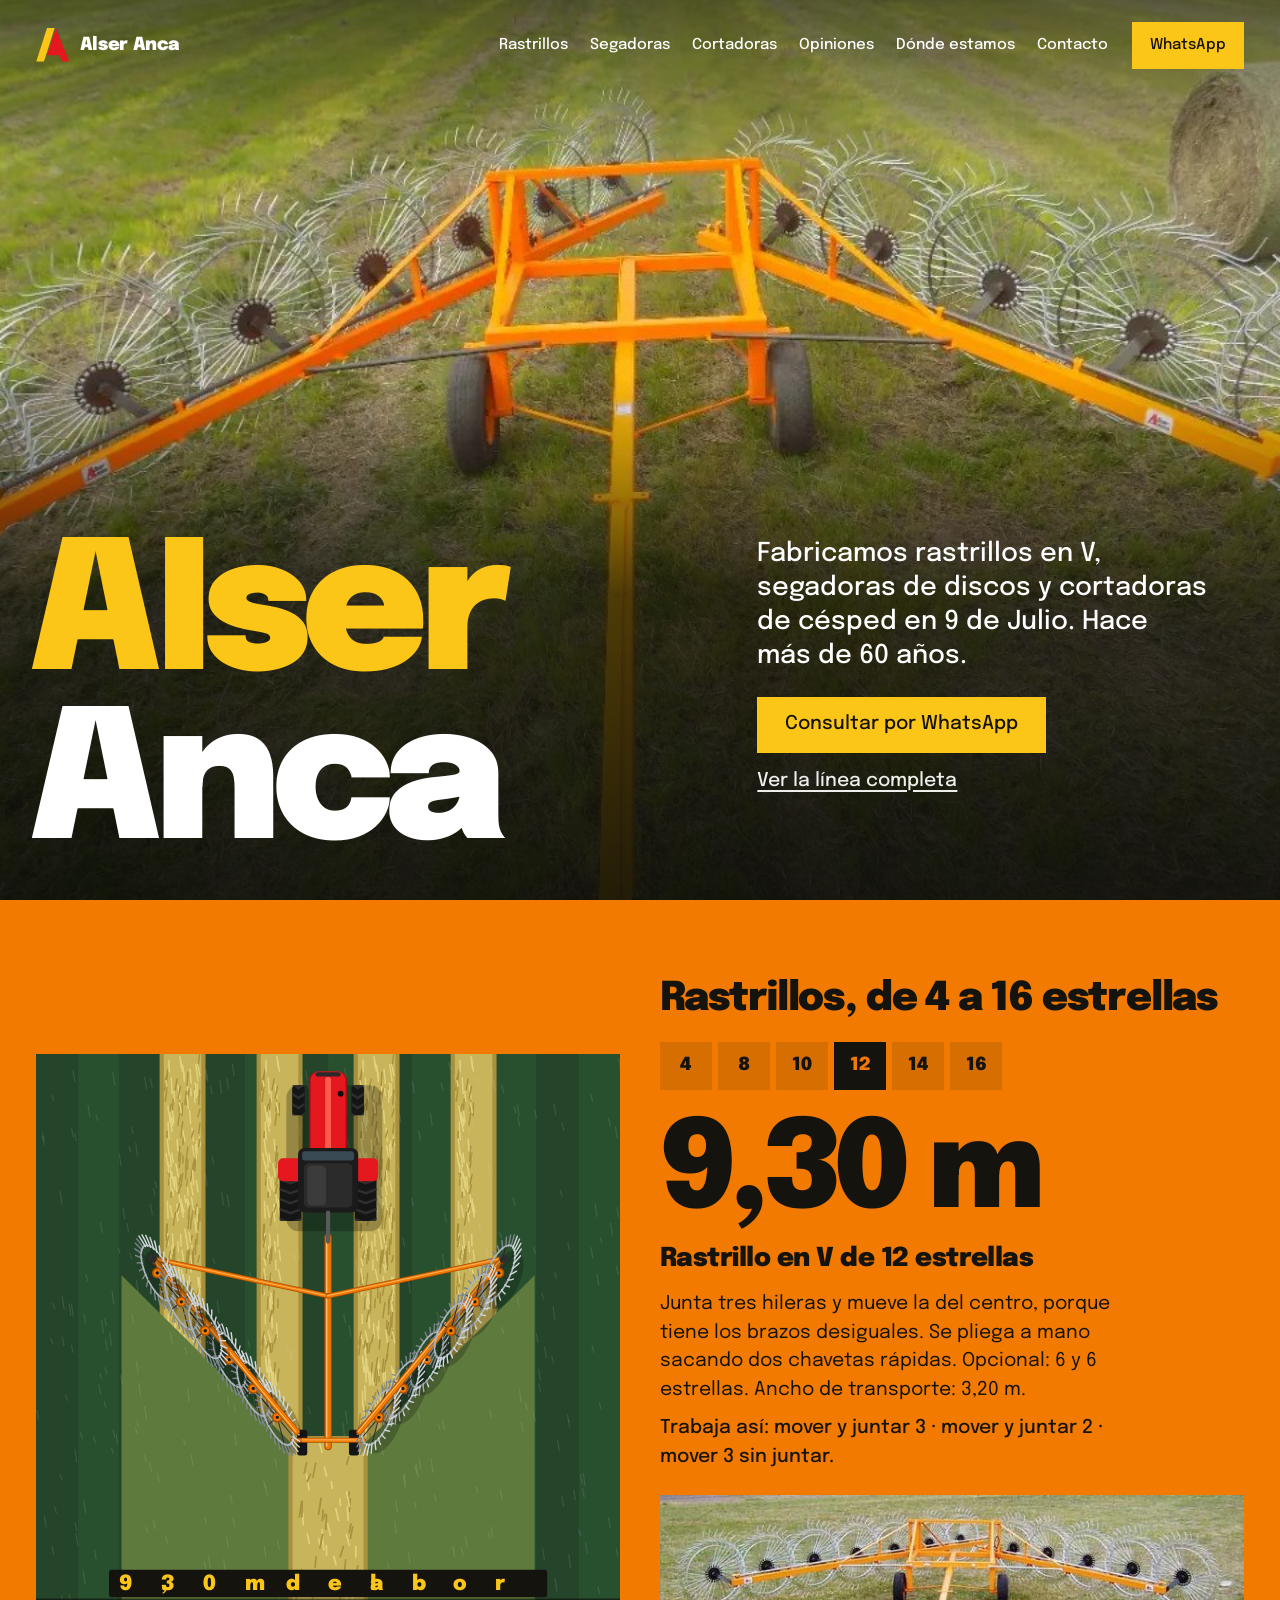
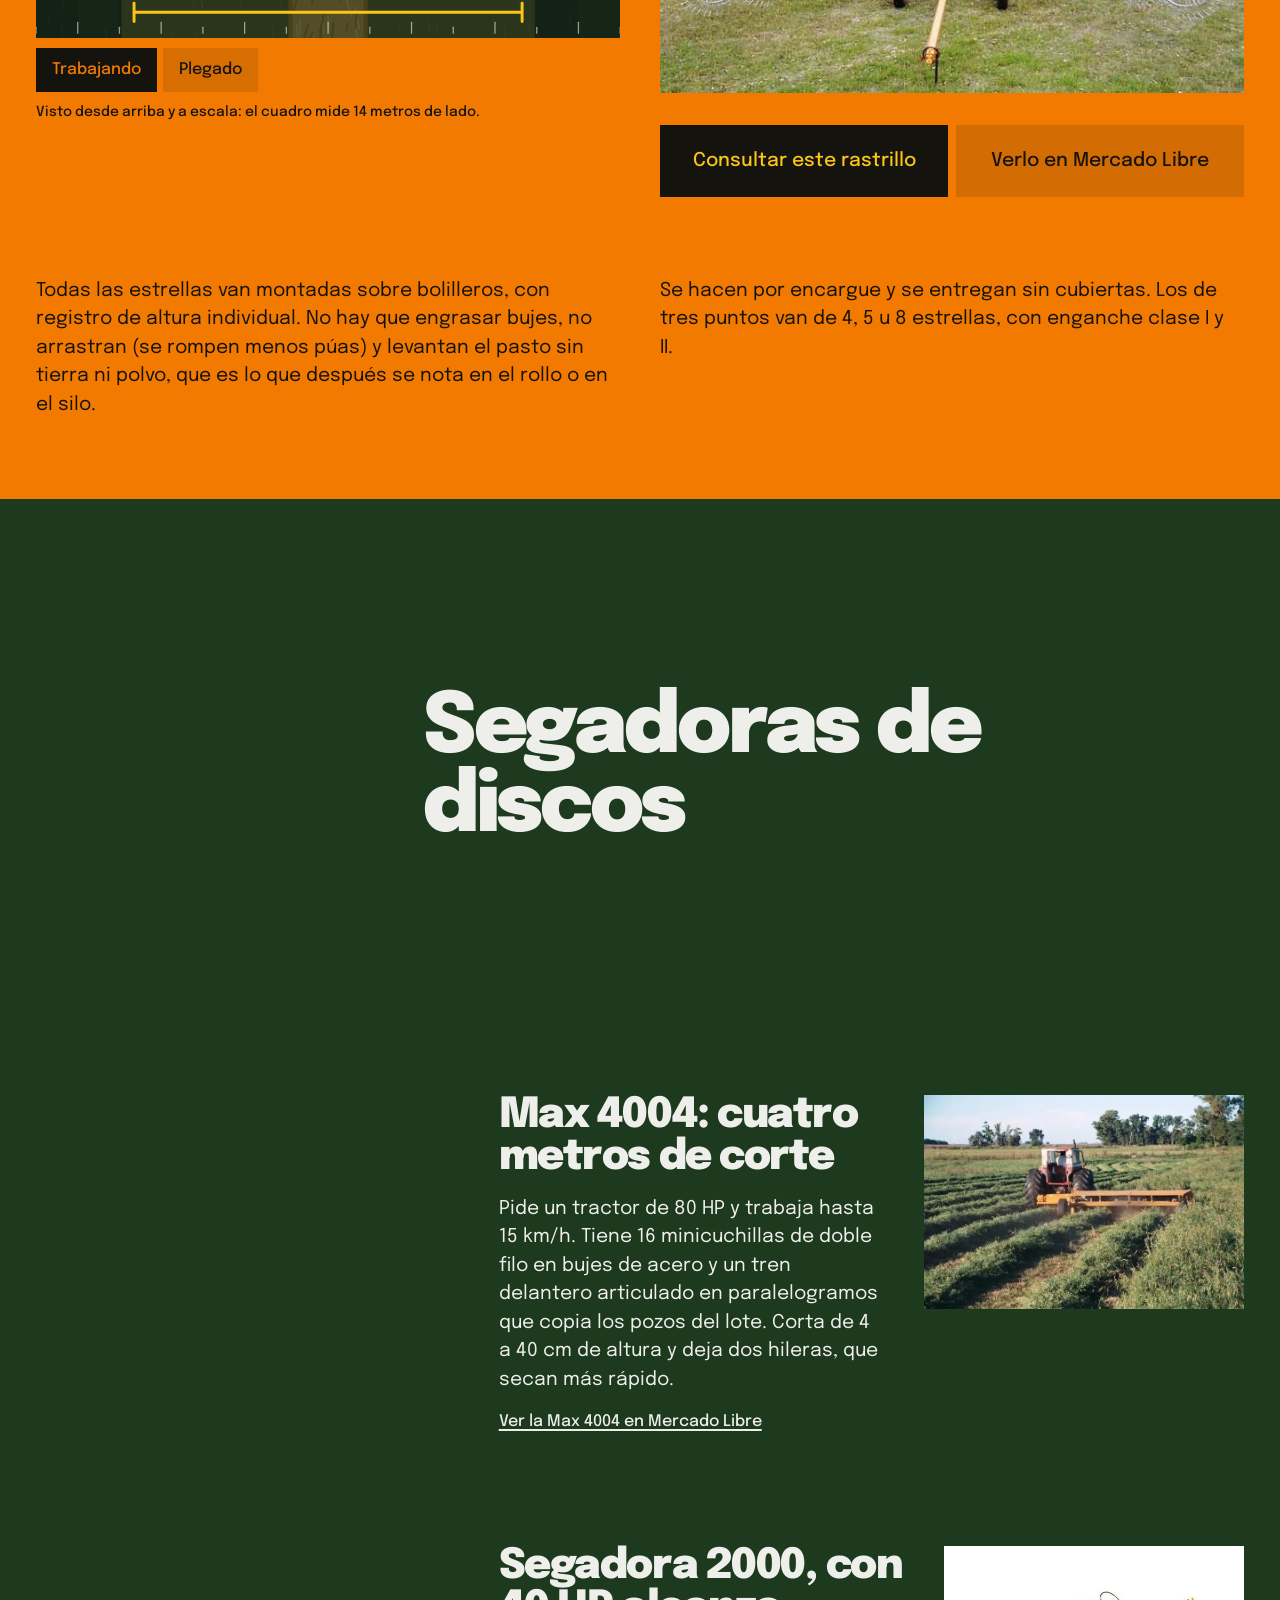
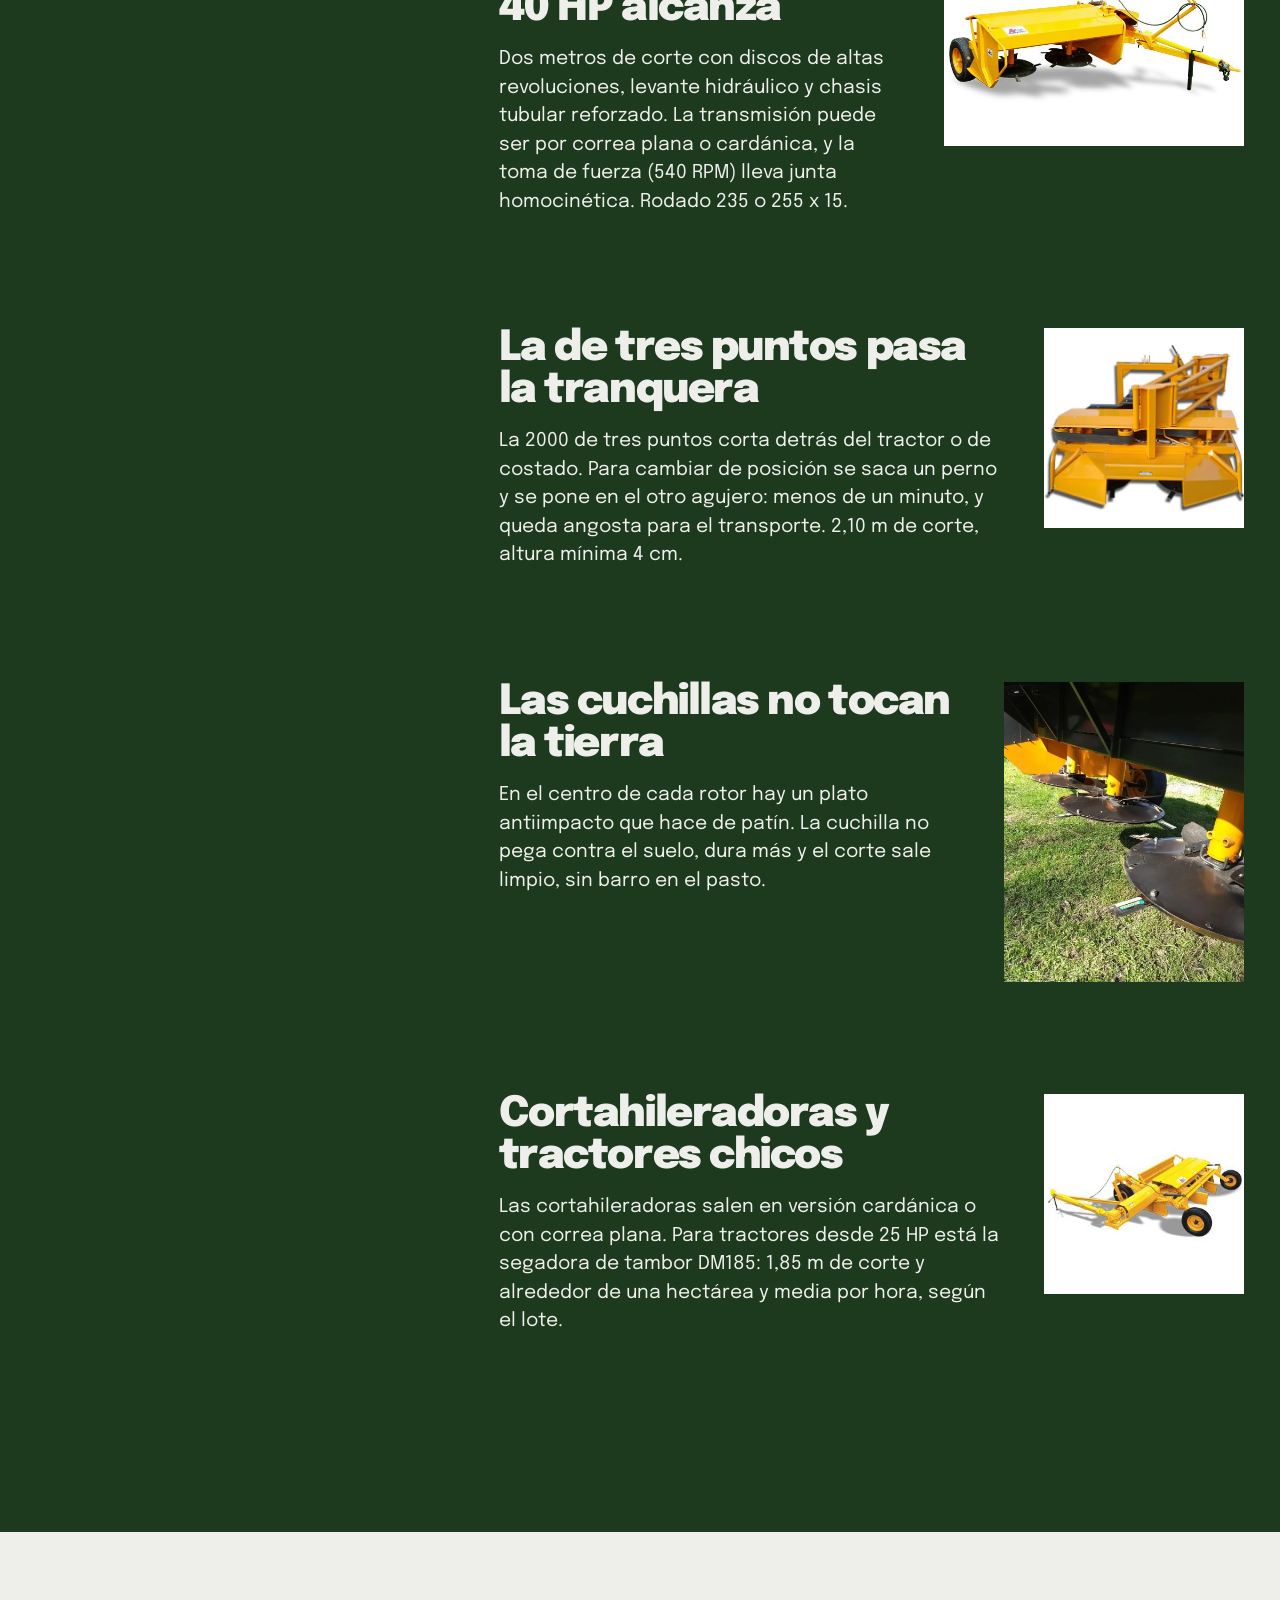
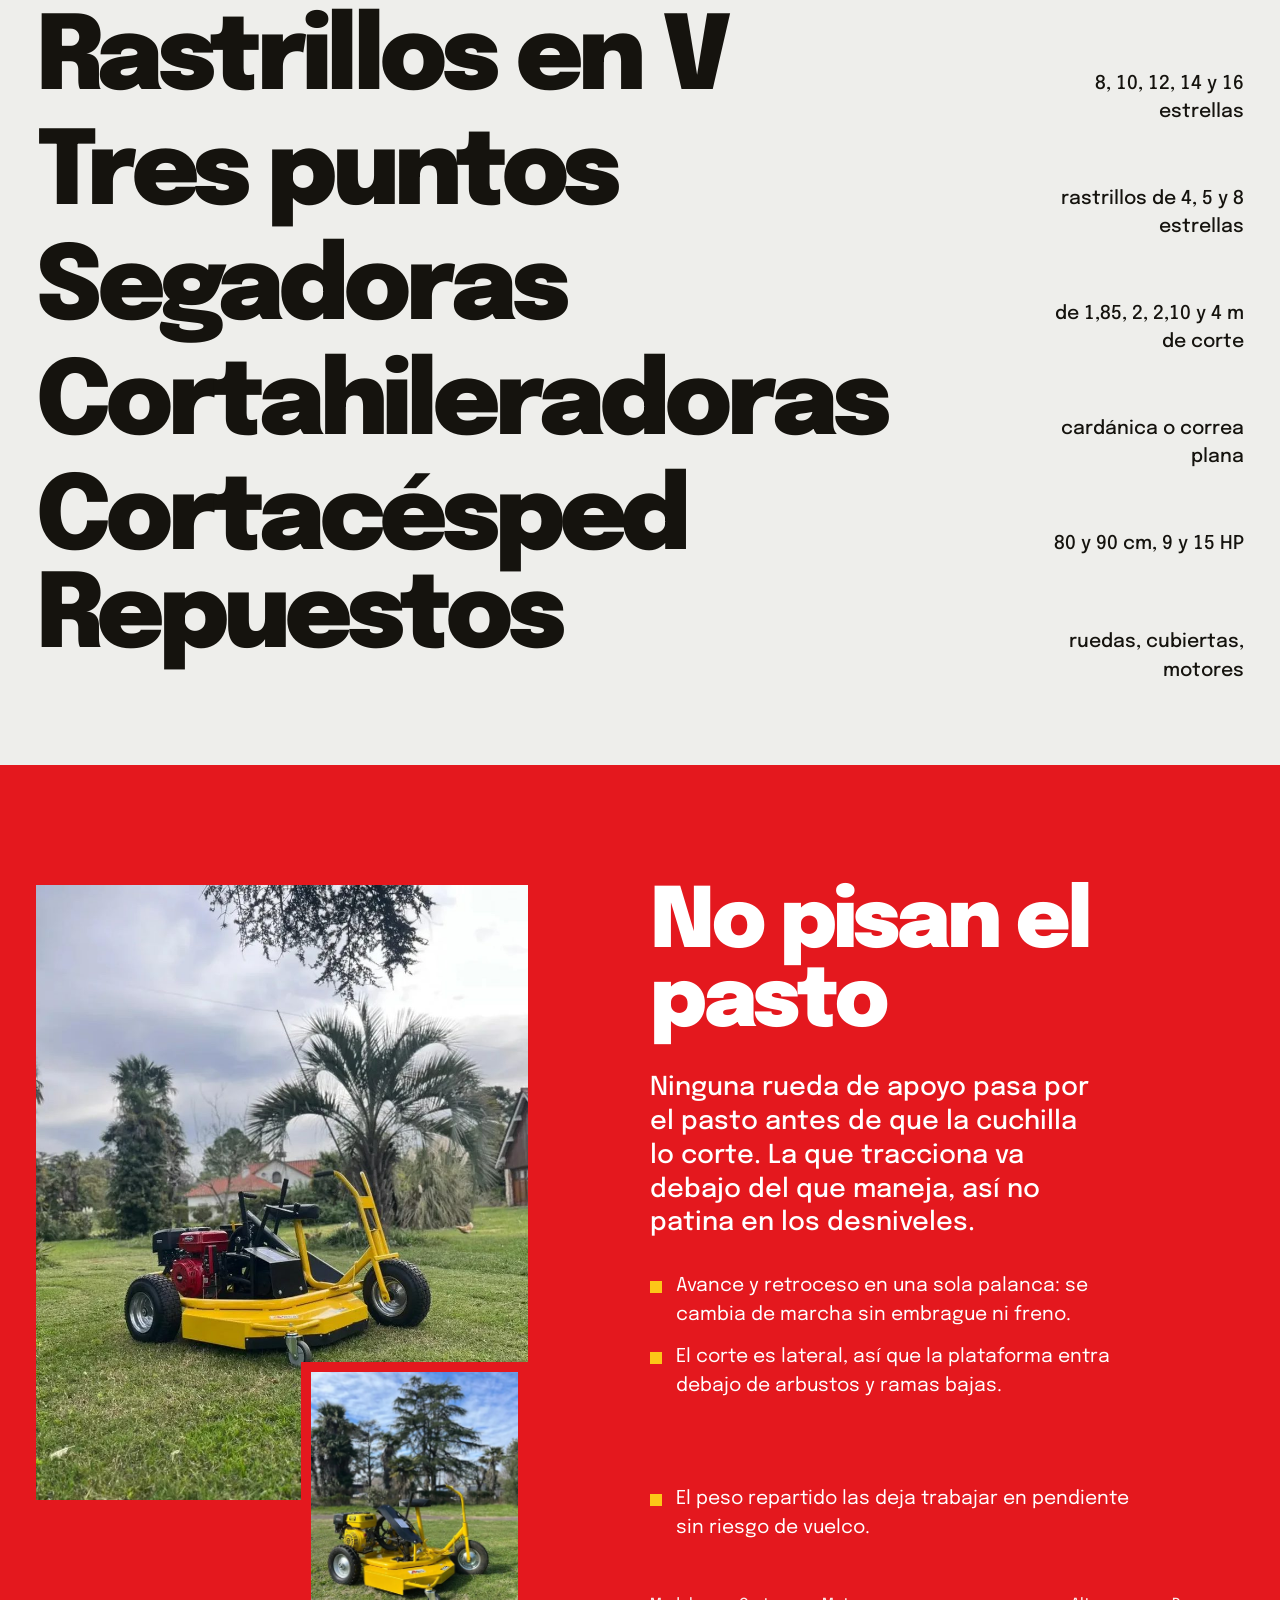
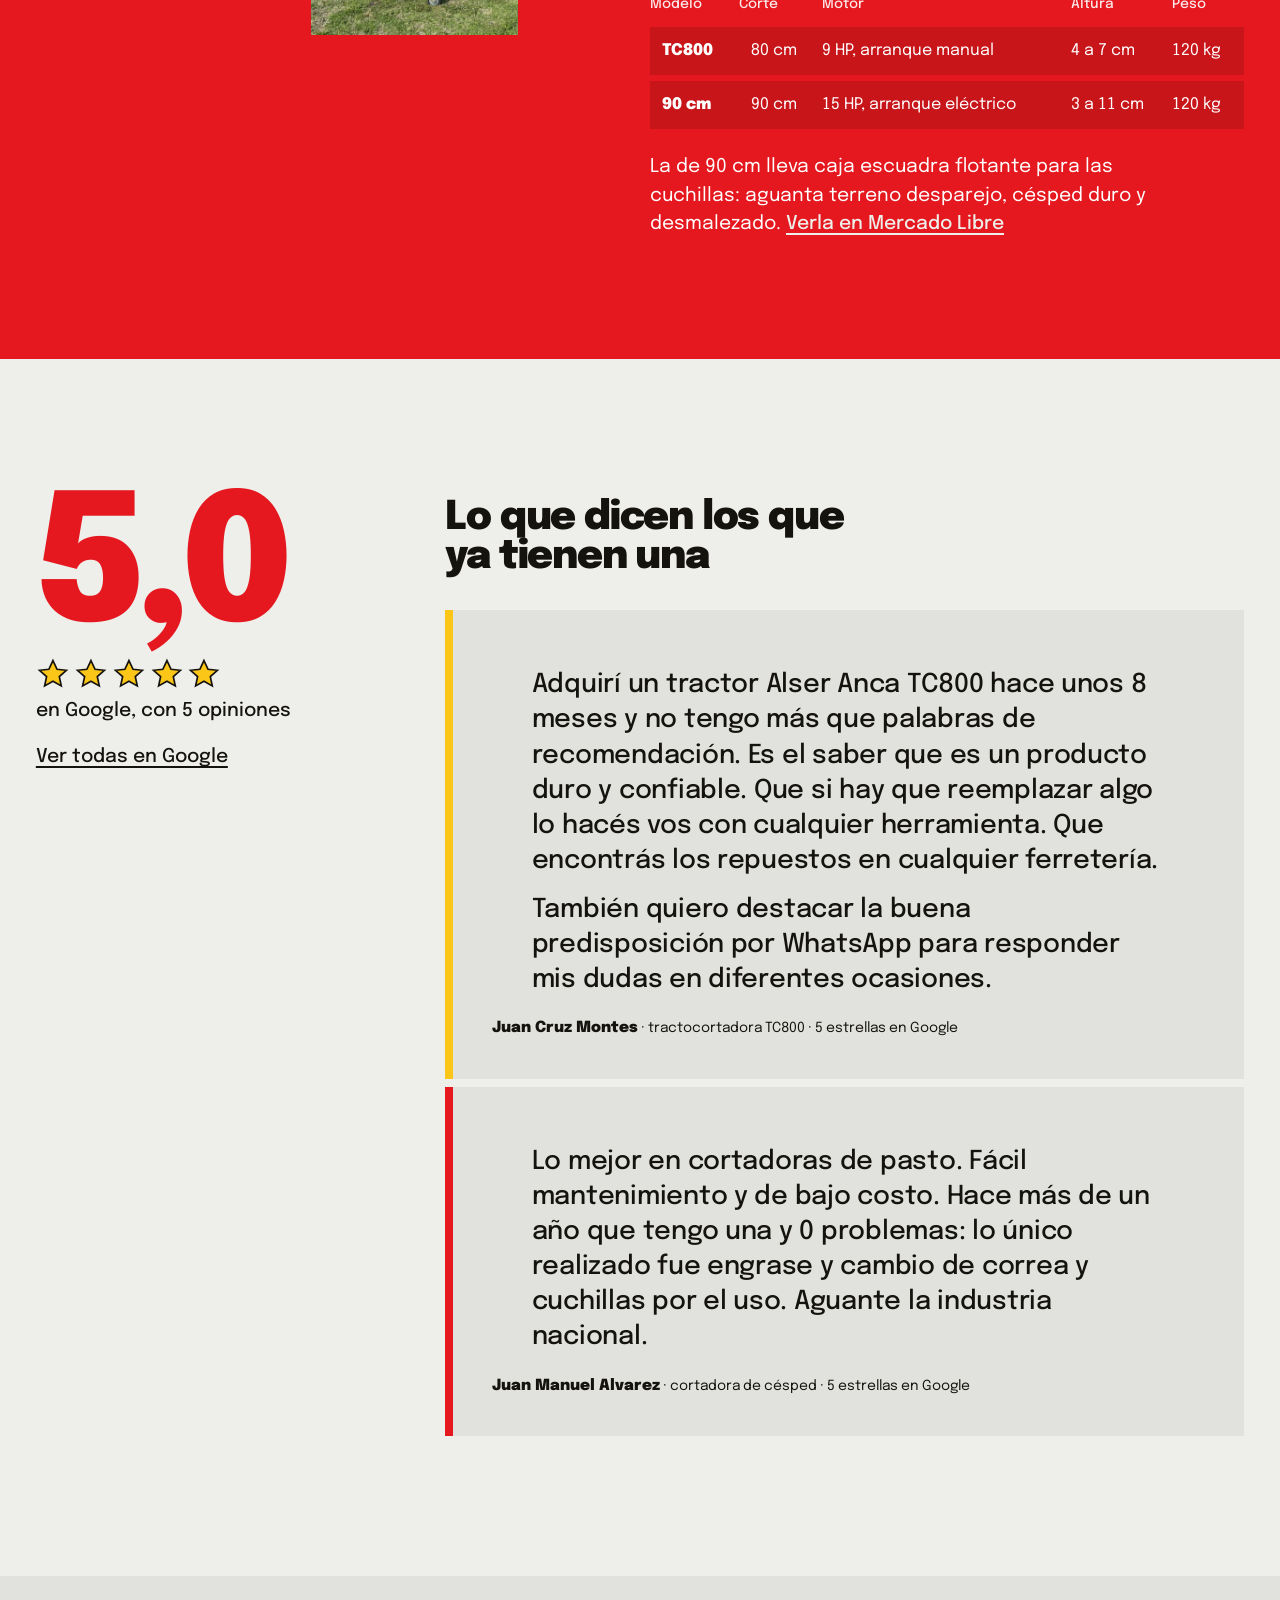
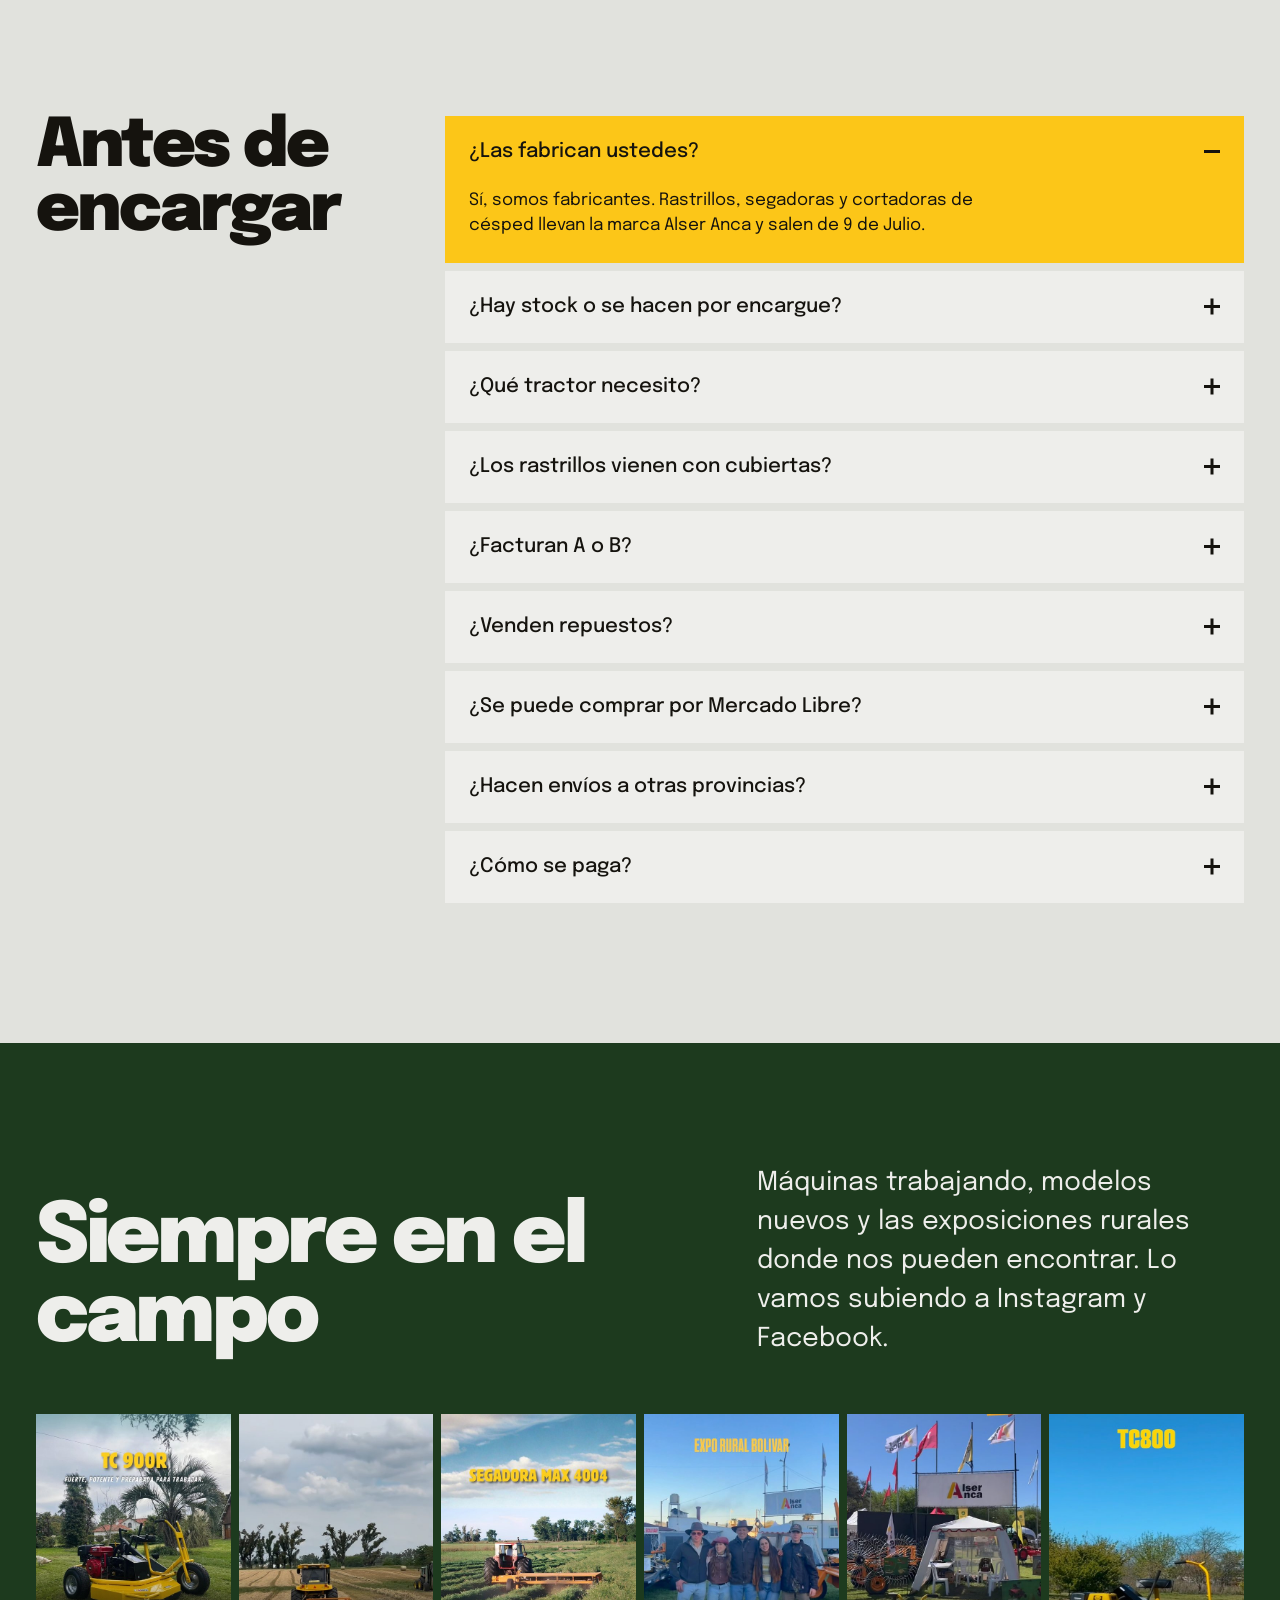
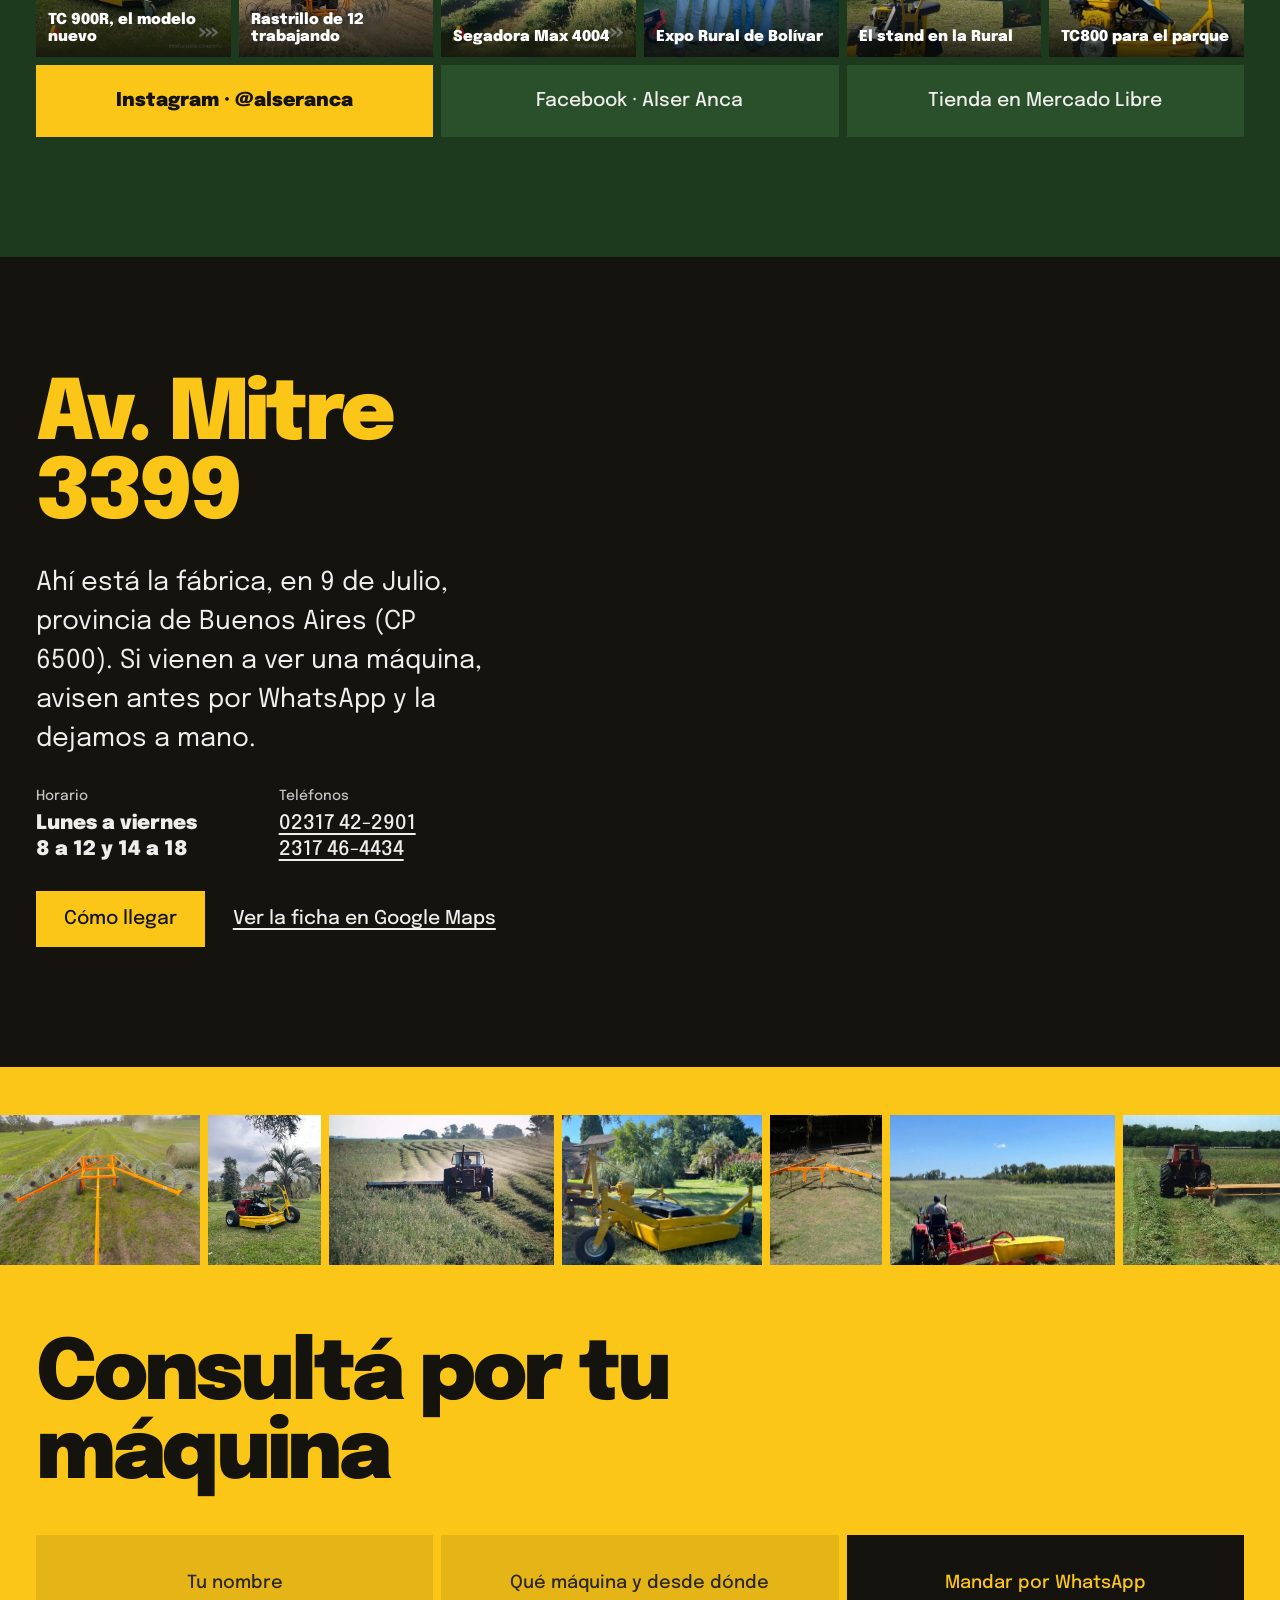
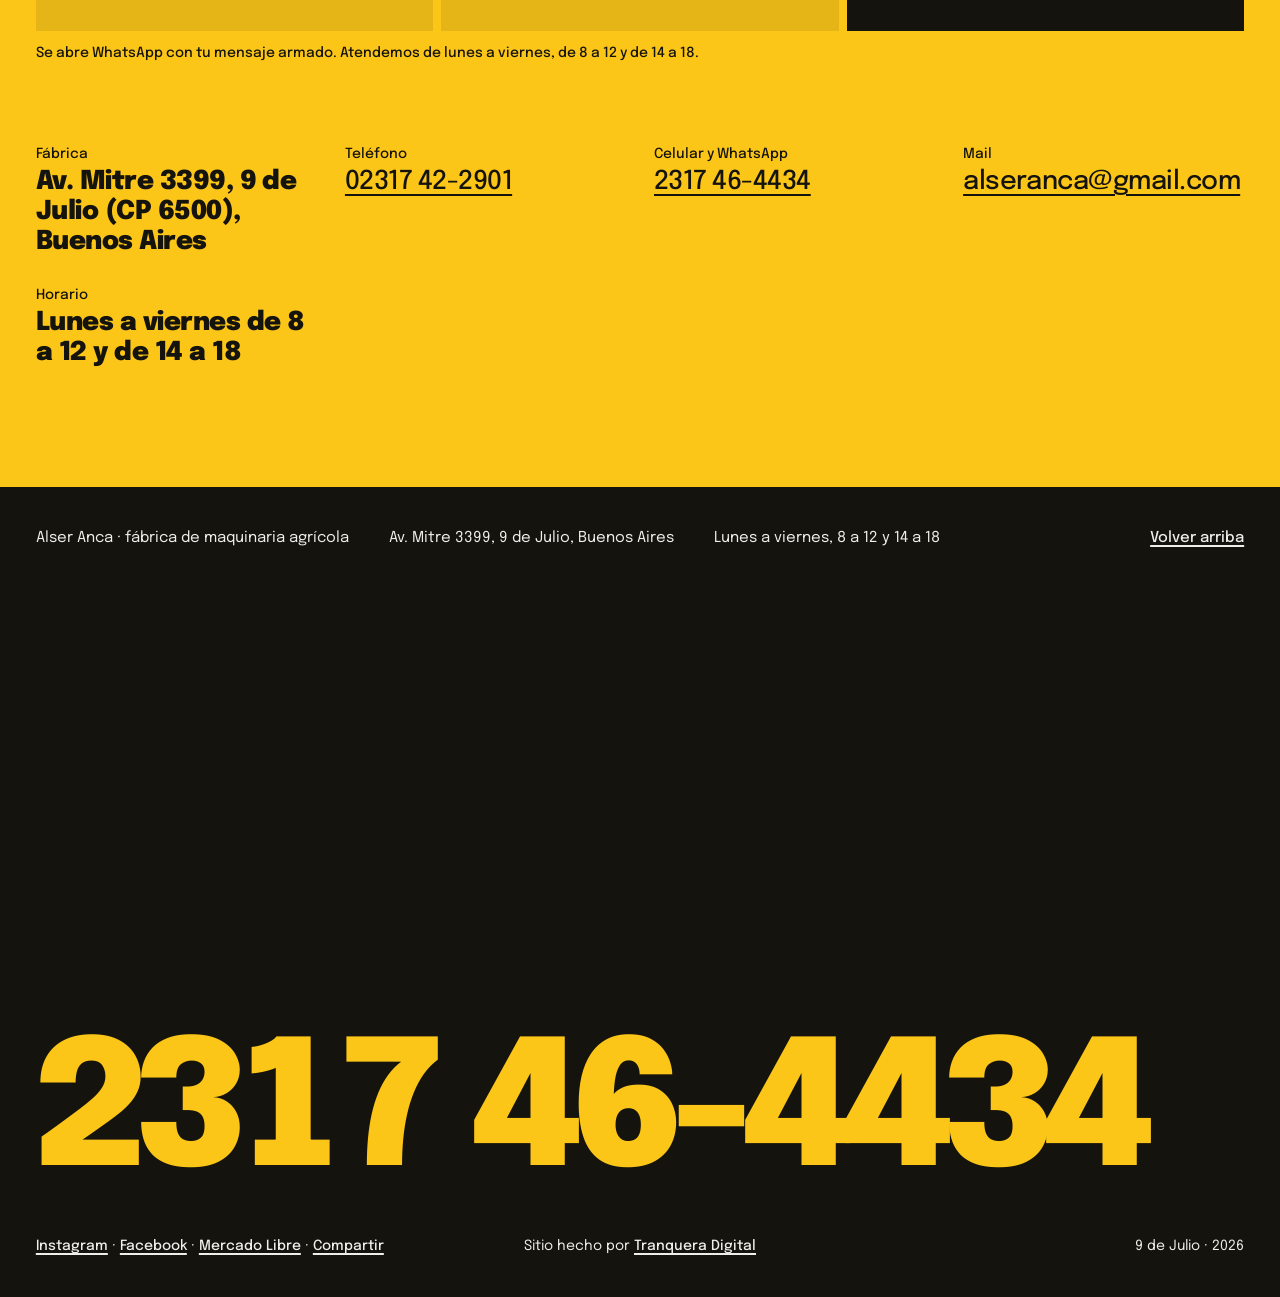
==== commit ec4b32eb: "Opiniones de Google, redes con posteos de Instagram y sección de ubicación Co-Authored-By: Claude Op" ====
--- a/index.html
+++ b/index.html
@@ -9,7 +9,7 @@
 <meta name="robots" content="noindex">
 <link rel="canonical" href="https://alseranca.com.ar/">
 <meta property="og:title" content="Alser Anca · Maquinaria agrícola en 9 de Julio">
-<meta property="og:description" content="Rastrillos en V, segadoras de discos y cortadoras de césped. Fabricantes desde hace más de 40 años.">
+<meta property="og:description" content="Rastrillos en V, segadoras de discos y cortadoras de césped. Fabricantes desde hace más de 60 años.">
 <meta property="og:image" content="assets/img/rastrillo-v-12-estrellas-campo.jpg">
 <meta property="og:type" content="website">
 <meta name="theme-color" content="#FCC618">
@@ -17,7 +17,7 @@
 <link rel="preconnect" href="https://fonts.googleapis.com">
 <link rel="preconnect" href="https://fonts.gstatic.com" crossorigin>
 <link href="https://fonts.googleapis.com/css2?family=Epilogue:wght@400;500;900&display=swap" rel="stylesheet">
-<link rel="stylesheet" href="styles.css?v=8">
+<link rel="stylesheet" href="styles.css?v=9">
 <script type="application/ld+json">
 {
   "@context": "https://schema.org",
@@ -38,11 +38,12 @@
     "addressRegion": "Buenos Aires",
     "addressCountry": "AR"
   },
+  "geo": {"@type": "GeoCoordinates", "latitude": -35.4555786, "longitude": -60.9059053},
   "openingHoursSpecification": [
     {"@type": "OpeningHoursSpecification", "dayOfWeek": ["Monday","Tuesday","Wednesday","Thursday","Friday"], "opens": "08:00", "closes": "12:00"},
     {"@type": "OpeningHoursSpecification", "dayOfWeek": ["Monday","Tuesday","Wednesday","Thursday","Friday"], "opens": "14:00", "closes": "18:00"}
   ],
-  "sameAs": ["https://www.mercadolibre.com.ar/tienda/alser-anca"]
+  "sameAs": ["https://www.instagram.com/alseranca/", "https://www.facebook.com/alser.anca/", "https://www.mercadolibre.com.ar/tienda/alser-anca", "https://maps.google.com/?cid=13103248731918909060"]
 }
 </script>
 <script type="application/ld+json">
@@ -75,6 +76,8 @@
       <li><a href="#rastrillos">Rastrillos</a></li>
       <li><a href="#segadoras">Segadoras</a></li>
       <li><a href="#cortadoras">Cortadoras</a></li>
+      <li><a href="#opiniones">Opiniones</a></li>
+      <li><a href="#ubicacion">Dónde estamos</a></li>
       <li><a href="#contacto">Contacto</a></li>
     </ul>
     <a class="bar__cta" href="https://wa.me/5492317464434?text=Hola%20Alser%20Anca%2C%20quer%C3%ADa%20hacer%20una%20consulta." target="_blank" rel="noopener">WhatsApp</a>
@@ -89,7 +92,7 @@
     <span class="line line--red"><span class="line__in">Anca</span></span>
   </h1>
   <div class="hero__foot">
-    <p class="hero__lead">Fabricamos rastrillos en V, segadoras de discos y cortadoras de césped en 9&nbsp;de&nbsp;Julio. Hace más de 40 años.</p>
+    <p class="hero__lead">Fabricamos rastrillos en V, segadoras de discos y cortadoras de césped en 9&nbsp;de&nbsp;Julio. Hace más de 60 años.</p>
     <div class="hero__actions">
       <a class="btn btn--yellow" href="https://wa.me/5492317464434?text=Hola%20Alser%20Anca%2C%20quer%C3%ADa%20consultar%20por%20una%20m%C3%A1quina." target="_blank" rel="noopener">Consultar por WhatsApp</a>
       <a class="link link--light" href="#linea">Ver la línea completa</a>
@@ -234,7 +237,29 @@
   </div>
 </section>
 
-<!-- ============ 6. PAPEL: preguntas ============ -->
+<!-- ============ 6. PAPEL: opiniones (reseñas reales de Google) ============ -->
+<section class="field field--paper revs" id="opiniones" aria-labelledby="revs-title">
+  <div class="revs__score reveal">
+    <p class="revs__num">5,0</p>
+    <p class="revs__stars" aria-hidden="true"><svg viewBox="0 0 24 24"><path d="M12 2.5l2.9 6.2 6.6.7-5 4.5 1.4 6.6L12 17.2l-5.9 3.3 1.4-6.6-5-4.5 6.6-.7z"/></svg><svg viewBox="0 0 24 24"><path d="M12 2.5l2.9 6.2 6.6.7-5 4.5 1.4 6.6L12 17.2l-5.9 3.3 1.4-6.6-5-4.5 6.6-.7z"/></svg><svg viewBox="0 0 24 24"><path d="M12 2.5l2.9 6.2 6.6.7-5 4.5 1.4 6.6L12 17.2l-5.9 3.3 1.4-6.6-5-4.5 6.6-.7z"/></svg><svg viewBox="0 0 24 24"><path d="M12 2.5l2.9 6.2 6.6.7-5 4.5 1.4 6.6L12 17.2l-5.9 3.3 1.4-6.6-5-4.5 6.6-.7z"/></svg><svg viewBox="0 0 24 24"><path d="M12 2.5l2.9 6.2 6.6.7-5 4.5 1.4 6.6L12 17.2l-5.9 3.3 1.4-6.6-5-4.5 6.6-.7z"/></svg></p>
+    <p class="revs__meta">en Google, con 5 opiniones</p>
+    <a class="link" href="https://maps.google.com/?cid=13103248731918909060" target="_blank" rel="noopener">Ver todas en Google</a>
+  </div>
+  <div class="revs__list">
+    <h2 id="revs-title" class="h-sec reveal">Lo que dicen los que ya tienen una</h2>
+    <figure class="rev reveal">
+      <blockquote><p>Adquirí un tractor Alser Anca TC800 hace unos 8 meses y no tengo más que palabras de recomendación. Es el saber que es un producto duro y confiable. Que si hay que reemplazar algo lo hacés vos con cualquier herramienta. Que encontrás los repuestos en cualquier ferretería.</p>
+      <p>También quiero destacar la buena predisposición por WhatsApp para responder mis dudas en diferentes ocasiones.</p></blockquote>
+      <figcaption><strong>Juan Cruz Montes</strong> · tractocortadora TC800 · 5 estrellas en Google</figcaption>
+    </figure>
+    <figure class="rev reveal">
+      <blockquote><p>Lo mejor en cortadoras de pasto. Fácil mantenimiento y de bajo costo. Hace más de un año que tengo una y 0 problemas: lo único realizado fue engrase y cambio de correa y cuchillas por el uso. Aguante la industria nacional.</p></blockquote>
+      <figcaption><strong>Juan Manuel Alvarez</strong> · cortadora de césped · 5 estrellas en Google</figcaption>
+    </figure>
+  </div>
+</section>
+
+<!-- ============ 7. PAPEL: preguntas ============ -->
 <section class="field field--paper2 faq" id="preguntas" aria-labelledby="faq-title">
   <h2 id="faq-title" class="faq__title h-big reveal">Antes de encargar</h2>
   <div class="faq__list">
@@ -279,7 +304,45 @@
   </div>
 </section>
 
-<!-- ============ 7. AMARILLO: contacto ============ -->
+<!-- ============ 8. VERDE: redes ============ -->
+<section class="field field--green redes" id="redes" aria-labelledby="redes-title">
+  <div class="redes__head">
+    <h2 id="redes-title" class="h-big reveal">Siempre en el campo</h2>
+    <p class="redes__lead reveal">Máquinas trabajando, modelos nuevos y las exposiciones rurales donde nos pueden encontrar. Lo vamos subiendo a Instagram y Facebook.</p>
+  </div>
+  <ul class="redes__grid">
+    <li class="reveal"><a href="https://www.instagram.com/p/Dd4GRm4DlD_/" target="_blank" rel="noopener"><img src="assets/img/ig-tractocortadora-tc900r.jpg" alt="Tractocortadora TC 900R amarilla de Alser Anca sobre el pasto" width="540" height="675" loading="lazy"><span>TC 900R, el modelo nuevo</span></a></li>
+    <li class="reveal"><a href="https://www.instagram.com/p/Deb7nfZuyuG/" target="_blank" rel="noopener"><img src="assets/img/ig-rastrillo-v-12-estrellas-trabajando.jpg" alt="Rastrillo en V de 12 estrellas trabajando detrás de un tractor amarillo" width="540" height="675" loading="lazy"><span>Rastrillo de 12 trabajando</span></a></li>
+    <li class="reveal"><a href="https://www.instagram.com/p/DfCrb0BlSNw/" target="_blank" rel="noopener"><img src="assets/img/ig-segadora-max-4004-alfalfa.jpg" alt="Segadora Max 4004 cortando una pastura detrás de un tractor rojo" width="540" height="675" loading="lazy"><span>Segadora Max 4004</span></a></li>
+    <li class="reveal"><a href="https://www.instagram.com/p/DdbWWWXubQi/" target="_blank" rel="noopener"><img src="assets/img/ig-equipo-alser-anca-expo-rural-bolivar.jpg" alt="El equipo de Alser Anca en la Expo Rural de Bolívar" width="540" height="675" loading="lazy"><span>Expo Rural de Bolívar</span></a></li>
+    <li class="reveal"><a href="https://www.instagram.com/p/DeHzv8ypsqu/" target="_blank" rel="noopener"><img src="assets/img/ig-stand-alser-anca-sociedad-rural-9-de-julio.jpg" alt="Stand de Alser Anca con rastrillos y cortadoras en una exposición rural" width="540" height="675" loading="lazy"><span>El stand en la Rural</span></a></li>
+    <li class="reveal"><a href="https://www.instagram.com/p/DexC8n8JzAt/" target="_blank" rel="noopener"><img src="assets/img/ig-tractocortadora-tc800.jpg" alt="Tractocortadora TC800 amarilla en un parque" width="540" height="675" loading="lazy"><span>TC800 para el parque</span></a></li>
+  </ul>
+  <div class="cells cells--3 redes__links reveal">
+    <a class="cell cell--yellow" href="https://www.instagram.com/alseranca/" target="_blank" rel="noopener">Instagram · @alseranca</a>
+    <a class="cell cell--line" href="https://www.facebook.com/alser.anca/" target="_blank" rel="noopener">Facebook · Alser Anca</a>
+    <a class="cell cell--line" href="https://www.mercadolibre.com.ar/tienda/alser-anca" target="_blank" rel="noopener">Tienda en Mercado Libre</a>
+  </div>
+</section>
+
+<!-- ============ 9. NEGRO: ubicación ============ -->
+<section class="field field--ink ubi" id="ubicacion" aria-labelledby="ubi-title">
+  <div class="ubi__text">
+    <h2 id="ubi-title" class="h-big reveal">Av. Mitre 3399</h2>
+    <p class="ubi__lead reveal">Ahí está la fábrica, en 9 de Julio, provincia de Buenos Aires (CP 6500). Si vienen a ver una máquina, avisen antes por WhatsApp y la dejamos a mano.</p>
+    <dl class="ubi__data reveal">
+      <div><dt>Horario</dt><dd>Lunes a viernes<br>8 a 12 y 14 a 18</dd></div>
+      <div><dt>Teléfonos</dt><dd><a class="link link--light" href="tel:+542317422901">02317 42-2901</a><br><a class="link link--light" href="https://wa.me/5492317464434" target="_blank" rel="noopener">2317 46-4434</a></dd></div>
+    </dl>
+    <div class="ubi__actions reveal">
+      <a class="btn btn--yellow" href="https://www.google.com/maps/dir/?api=1&amp;destination=-35.4555786,-60.9059053" target="_blank" rel="noopener">Cómo llegar</a>
+      <a class="link link--light" href="https://maps.google.com/?cid=13103248731918909060" target="_blank" rel="noopener">Ver la ficha en Google Maps</a>
+    </div>
+  </div>
+  <iframe class="ubi__map" title="Mapa: Alser Anca, Av. Mitre 3399, 9 de Julio" src="https://maps.google.com/maps?q=-35.4555786,-60.9059053&amp;z=15&amp;output=embed" loading="lazy" referrerpolicy="no-referrer-when-downgrade"></iframe>
+</section>
+
+<!-- ============ 10. AMARILLO: contacto ============ -->
 <section class="field field--yellow contact" id="contacto" aria-labelledby="contact-title">
   <div class="strip" aria-hidden="true">
     <div class="strip__track">
@@ -309,7 +372,7 @@
     </form>
     <p class="contact__small">Se abre WhatsApp con tu mensaje armado. Atendemos de lunes a viernes, de 8 a 12 y de 14 a 18.</p>
 
-    <div class="contact__grid">
+    <div class="contact__grid contact__grid--solo">
       <dl class="contact__data reveal">
         <div><dt>Fábrica</dt><dd>Av. Mitre 3399, 9 de Julio (CP 6500), Buenos Aires</dd></div>
         <div><dt>Teléfono</dt><dd><a class="link" href="tel:+542317422901">02317 42-2901</a></dd></div>
@@ -317,14 +380,13 @@
         <div><dt>Mail</dt><dd><a class="link" href="mailto:alseranca@gmail.com">alseranca@gmail.com</a></dd></div>
         <div><dt>Horario</dt><dd>Lunes a viernes de 8 a 12 y de 14 a 18</dd></div>
       </dl>
-      <iframe class="contact__map reveal" title="Mapa: Alser Anca, Av. Mitre 3399, 9 de Julio" src="https://maps.google.com/maps?q=Av.%20Mitre%203399%2C%209%20de%20Julio%2C%20Buenos%20Aires&z=15&output=embed" loading="lazy" referrerpolicy="no-referrer-when-downgrade"></iframe>
     </div>
   </div>
 </section>
 
 </main>
 
-<!-- ============ 8. NEGRO: cierre ============ -->
+<!-- ============ 11. NEGRO: cierre ============ -->
 <footer class="field field--ink foot">
   <div class="foot__top">
     <p>Alser Anca · fábrica de maquinaria agrícola</p>
@@ -334,7 +396,7 @@
   </div>
   <a class="foot__phone" href="https://wa.me/5492317464434" target="_blank" rel="noopener">2317 46-4434</a>
   <div class="foot__meta">
-    <p><a class="link link--light" href="https://www.mercadolibre.com.ar/tienda/alser-anca" target="_blank" rel="noopener">Tienda oficial en Mercado Libre</a> · <button class="share link link--light" type="button" id="shareBtn">Compartir</button></p>
+    <p><a class="link link--light" href="https://www.instagram.com/alseranca/" target="_blank" rel="noopener">Instagram</a> · <a class="link link--light" href="https://www.facebook.com/alser.anca/" target="_blank" rel="noopener">Facebook</a> · <a class="link link--light" href="https://www.mercadolibre.com.ar/tienda/alser-anca" target="_blank" rel="noopener">Mercado Libre</a> · <button class="share link link--light" type="button" id="shareBtn">Compartir</button></p>
     <p>Sitio hecho por <a class="link link--light" href="https://tranqueraweb.com.ar" target="_blank" rel="noopener">Tranquera Digital</a></p>
     <p>9 de Julio · 2026</p>
   </div>
--- a/styles.css
+++ b/styles.css
@@ -230,9 +230,53 @@
 .contact__data { display: grid; gap: 18px; align-content: start; }
 .contact__data dt { font-size: var(--step-small); font-weight: 500; }
 .contact__data dd { font-size: var(--step-lead); font-weight: 900; letter-spacing: -0.02em; line-height: 1.15; margin-top: 2px; }
-.contact__map { width: 100%; min-height: 380px; height: 100%; border: 0; filter: grayscale(.2) contrast(1.05); }
-
-/* ---------- 8. pie ---------- */
+
+
+/* ---------- 6. opiniones (Google) ---------- */
+.revs { display: grid; grid-template-columns: repeat(12, minmax(0, 1fr)); gap: 40px 20px; padding-block: 140px; }
+.revs__score { grid-column: 1 / 5; align-self: start; position: sticky; top: 40px; }
+.revs__num { font-weight: 900; font-size: clamp(6rem, 3rem + 10vw, 13rem); line-height: .82; letter-spacing: -0.06em; color: var(--red); font-variant-numeric: tabular-nums; }
+.revs__stars { display: flex; gap: 4px; margin-top: 14px; }
+.revs__stars svg { width: clamp(26px, 1rem + 1.4vw, 38px); height: auto; fill: var(--yellow); stroke: var(--ink); stroke-width: 1.2; }
+.revs__meta { font-weight: 500; margin: 6px 0 18px; }
+.revs__list { grid-column: 5 / 13; display: grid; gap: 8px; align-content: start; }
+.revs__list .h-sec { margin-bottom: 24px; max-width: 18ch; }
+.rev { background: var(--paper-2); padding: clamp(24px, 3vw, 44px); border-left: 8px solid var(--yellow); }
+.rev + .rev { border-left-color: var(--red); }
+.rev blockquote p { font-size: var(--step-lead); font-weight: 500; line-height: 1.35; letter-spacing: -0.01em; max-width: 46ch; }
+.rev blockquote p + p { margin-top: 14px; }
+.rev figcaption { margin-top: 20px; font-size: var(--step-small); }
+.rev figcaption strong { font-weight: 900; font-size: 1.1em; }
+
+/* ---------- 8. redes ---------- */
+.redes { padding-block: 120px; }
+.redes__head { display: grid; grid-template-columns: minmax(0, 7fr) minmax(0, 5fr); gap: 40px; align-items: end; margin-bottom: 56px; }
+.redes__lead { font-size: var(--step-lead); max-width: 34ch; }
+.redes__grid { display: grid; grid-template-columns: repeat(6, minmax(0, 1fr)); gap: 8px; list-style: none; }
+.redes__grid a { display: block; position: relative; overflow: hidden; color: #fff; text-decoration: none; background: var(--green-2); }
+.redes__grid img { width: 100%; height: auto; aspect-ratio: 4 / 5; object-fit: cover; transition: transform .6s var(--ease); }
+.redes__grid a:hover img { transform: scale(1.05); }
+.redes__grid span { position: absolute; left: 0; right: 0; bottom: 0; padding: 40px 12px 12px; font-weight: 900; font-size: 15px; line-height: 1.1; background: linear-gradient(0deg, rgba(10,12,8,.85), rgba(10,12,8,0)); /* taste-skill-ignore */ }
+.redes__links { margin-top: 8px; }
+.cell--yellow { background: var(--yellow); color: var(--ink); font-weight: 900; }
+.cell--yellow:hover { background: #fff; }
+.cell--line { background: var(--green-2); color: var(--paper); }
+.cell--line:hover { background: var(--paper); color: var(--ink); }
+
+/* ---------- 9. ubicación ---------- */
+.ubi { display: grid; grid-template-columns: minmax(0, 5fr) minmax(0, 7fr); padding-inline: 0; min-height: 80svh; }
+.ubi__text { padding: 120px var(--m); display: flex; flex-direction: column; gap: 28px; }
+.ubi .h-big { color: var(--yellow); max-width: 11ch; }
+.ubi__lead { font-size: var(--step-lead); max-width: 34ch; }
+.ubi__data { display: grid; grid-template-columns: repeat(2, minmax(0, 1fr)); gap: 24px; }
+.ubi__data dt { font-size: var(--step-small); font-weight: 500; opacity: .8; }
+.ubi__data dd { font-weight: 900; font-size: 20px; line-height: 1.3; margin-top: 4px; }
+.ubi__actions { display: flex; flex-wrap: wrap; align-items: center; gap: 16px 28px; margin-top: auto; }
+.ubi__map { width: 100%; height: 100%; min-height: 520px; border: 0; filter: grayscale(.35) contrast(1.05); }
+.contact__grid--solo { grid-template-columns: minmax(0, 1fr); }
+.contact__grid--solo .contact__data { grid-template-columns: repeat(auto-fit, minmax(240px, 1fr)); gap: 28px; }
+
+/* ---------- 11. pie ---------- */
 .foot { min-height: 90svh; display: flex; flex-direction: column; padding-block: 40px; }
 .foot__top { display: flex; flex-wrap: wrap; gap: 8px 40px; font-size: 15px; }
 .foot__up { margin-left: auto; }
@@ -275,6 +319,7 @@
 
 /* ---------- tablet / celular ---------- */
 @media (max-width: 1024px) {
+  .redes__grid { grid-template-columns: repeat(3, minmax(0, 1fr)); }
   .row { grid-template-columns: 20% minmax(0, 1fr) auto; gap: 28px; }
   .feats__intro { padding-left: calc(20% + 28px - var(--m)); }
   .row__pic--a { width: 260px; } .row__pic--b { width: 240px; } .row__pic--c { width: 170px; } .row__pic--d { width: 200px; }
@@ -311,12 +356,28 @@
   .faq__title { position: static; font-size: 11vw; margin-bottom: 28px; max-width: none; }
   .faq summary { font-size: 18px; min-height: 64px; padding: 16px 20px; }
   .faq details p { padding: 0 20px 20px; font-size: 16px; }
+  .revs { display: flex; flex-direction: column; gap: 8px; padding-block: 72px; }
+  .revs__list { display: contents; }
+  .revs__list .h-sec { order: 0; margin-bottom: 8px; }
+  .revs__score { order: 1; position: static; margin-bottom: 32px; }
+  .rev { order: 2; }
+  .revs__list .h-sec { font-size: 8.4vw; }
+  .rev { border-left-width: 6px; }
+  .redes { padding-block: 72px; }
+  .redes__head { grid-template-columns: minmax(0, 1fr); gap: 20px; margin-bottom: 32px; }
+  .redes .h-big { font-size: 11vw; }
+  .redes__grid { grid-template-columns: repeat(2, minmax(0, 1fr)); }
+  .redes__grid span { font-size: 14px; }
+  .ubi { display: block; min-height: 0; }
+  .ubi__text { padding-block: 72px 40px; }
+  .ubi .h-big { font-size: 11vw; }
+  .ubi__data { grid-template-columns: minmax(0, 1fr); gap: 16px; }
+  .ubi__map { min-height: 340px; display: block; }
   .strip__track img { height: 110px; }
   .contact .h-big { font-size: 11vw; }
   .cells--3 { grid-template-columns: minmax(0, 1fr); }
   .cell--input, .cells--3 .cell--ink { min-height: 60px; }
   .contact__grid { grid-template-columns: minmax(0, 1fr); margin-top: 48px; }
-  .contact__map { min-height: 300px; }
   .foot { min-height: 70svh; padding-bottom: 96px; }
   .foot__top { flex-direction: column; }
   .foot__up { margin-left: 0; }
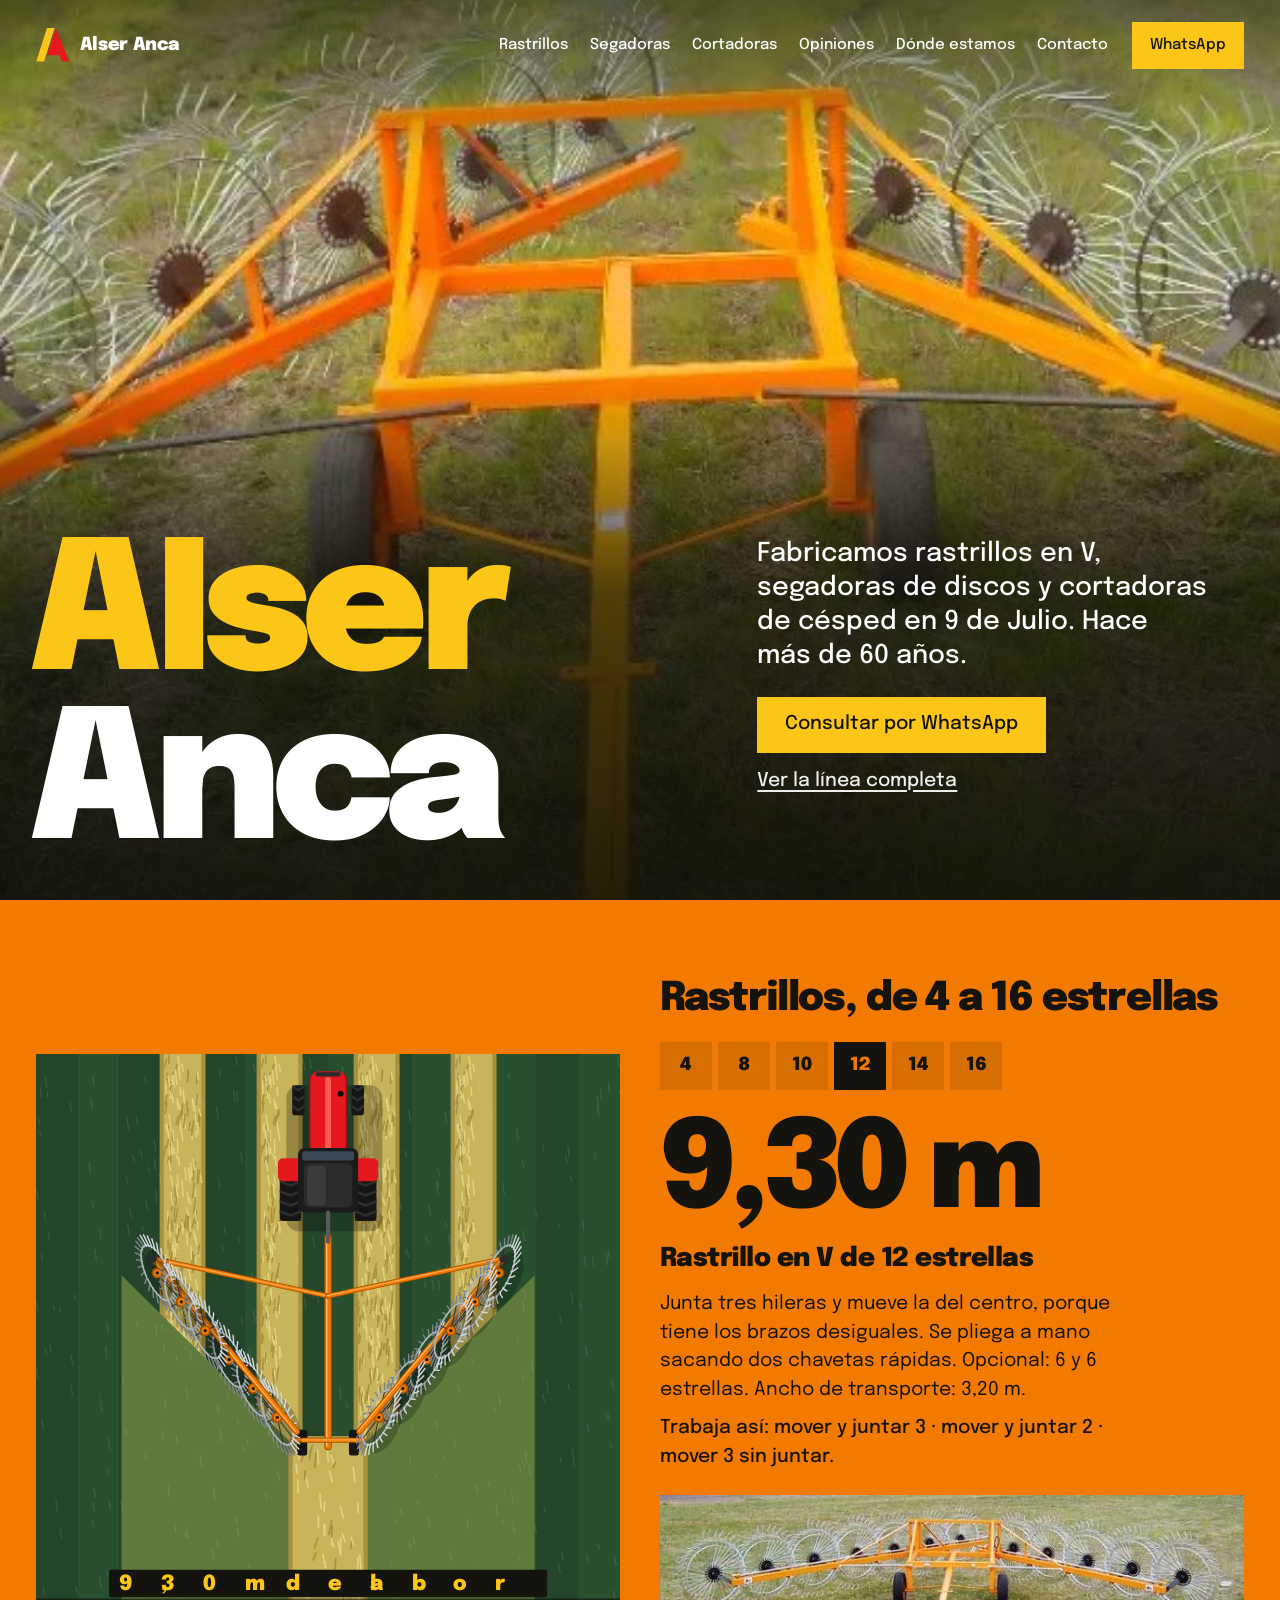
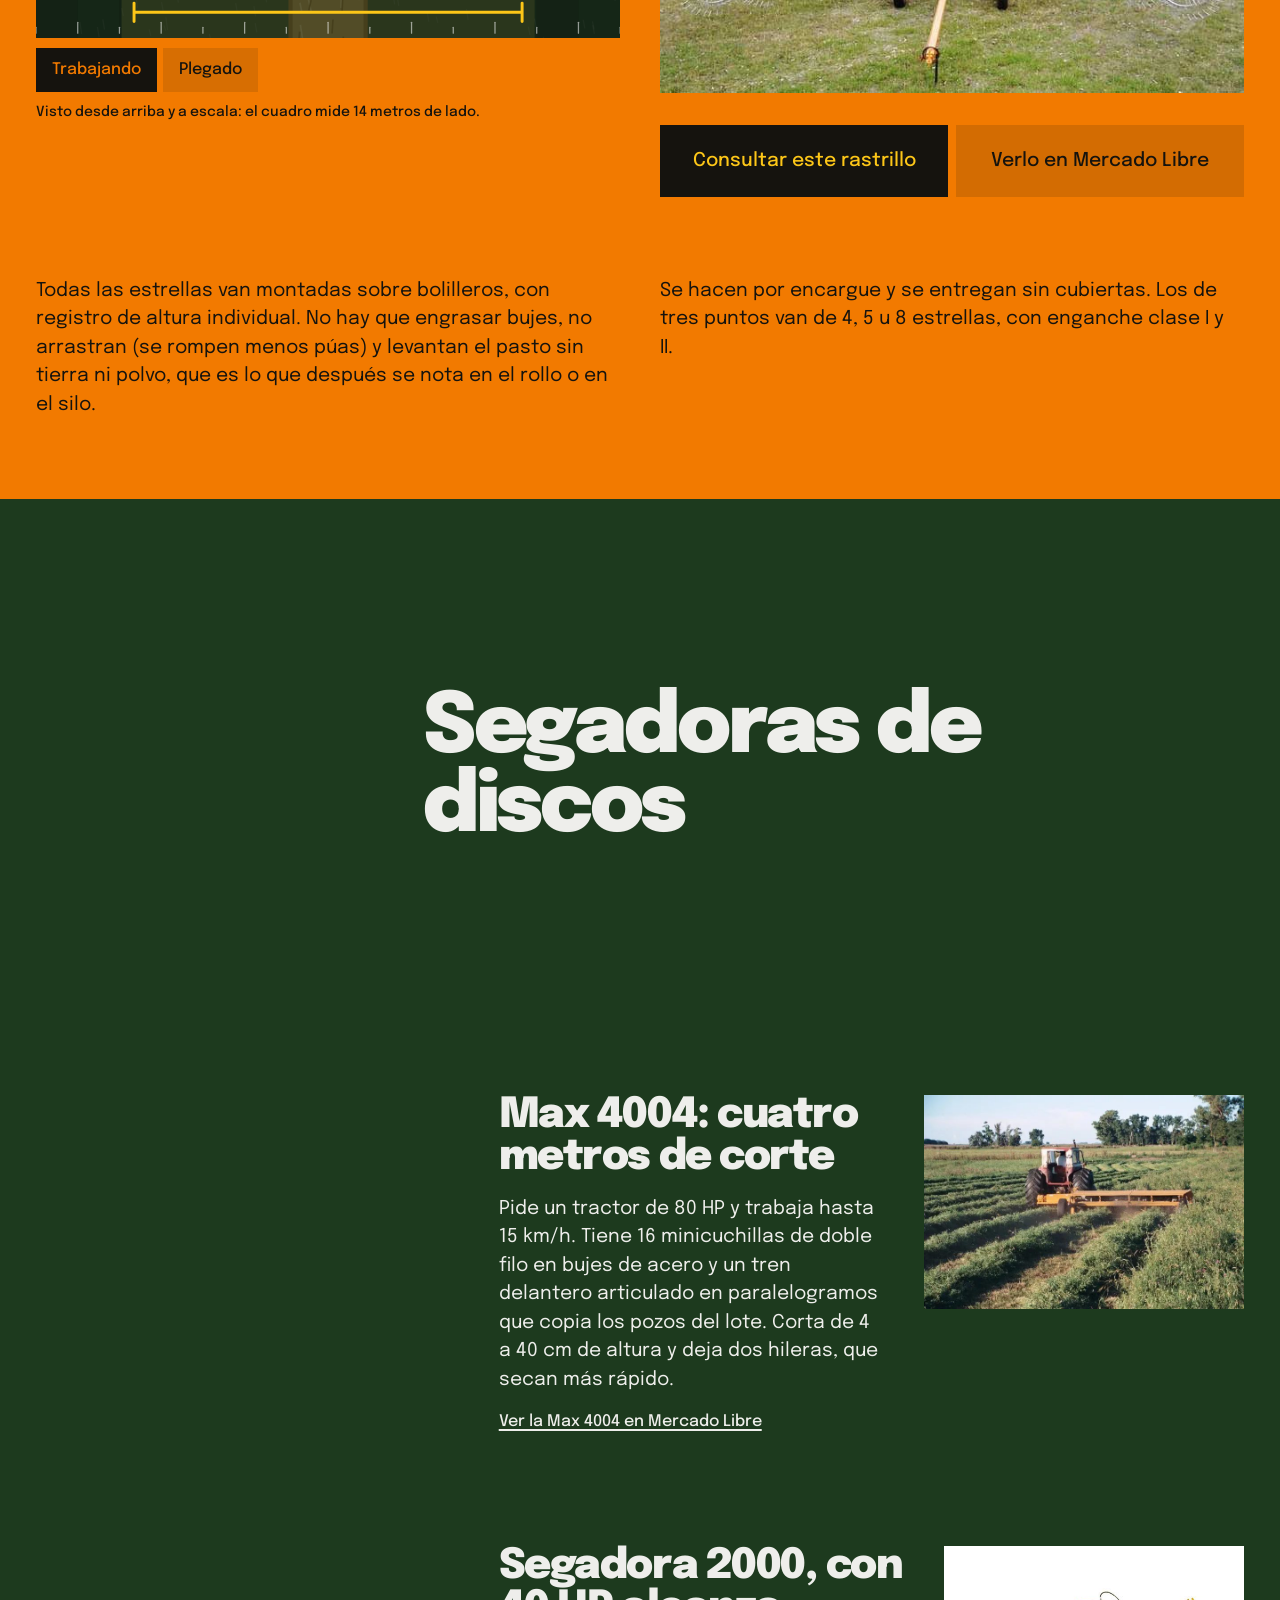
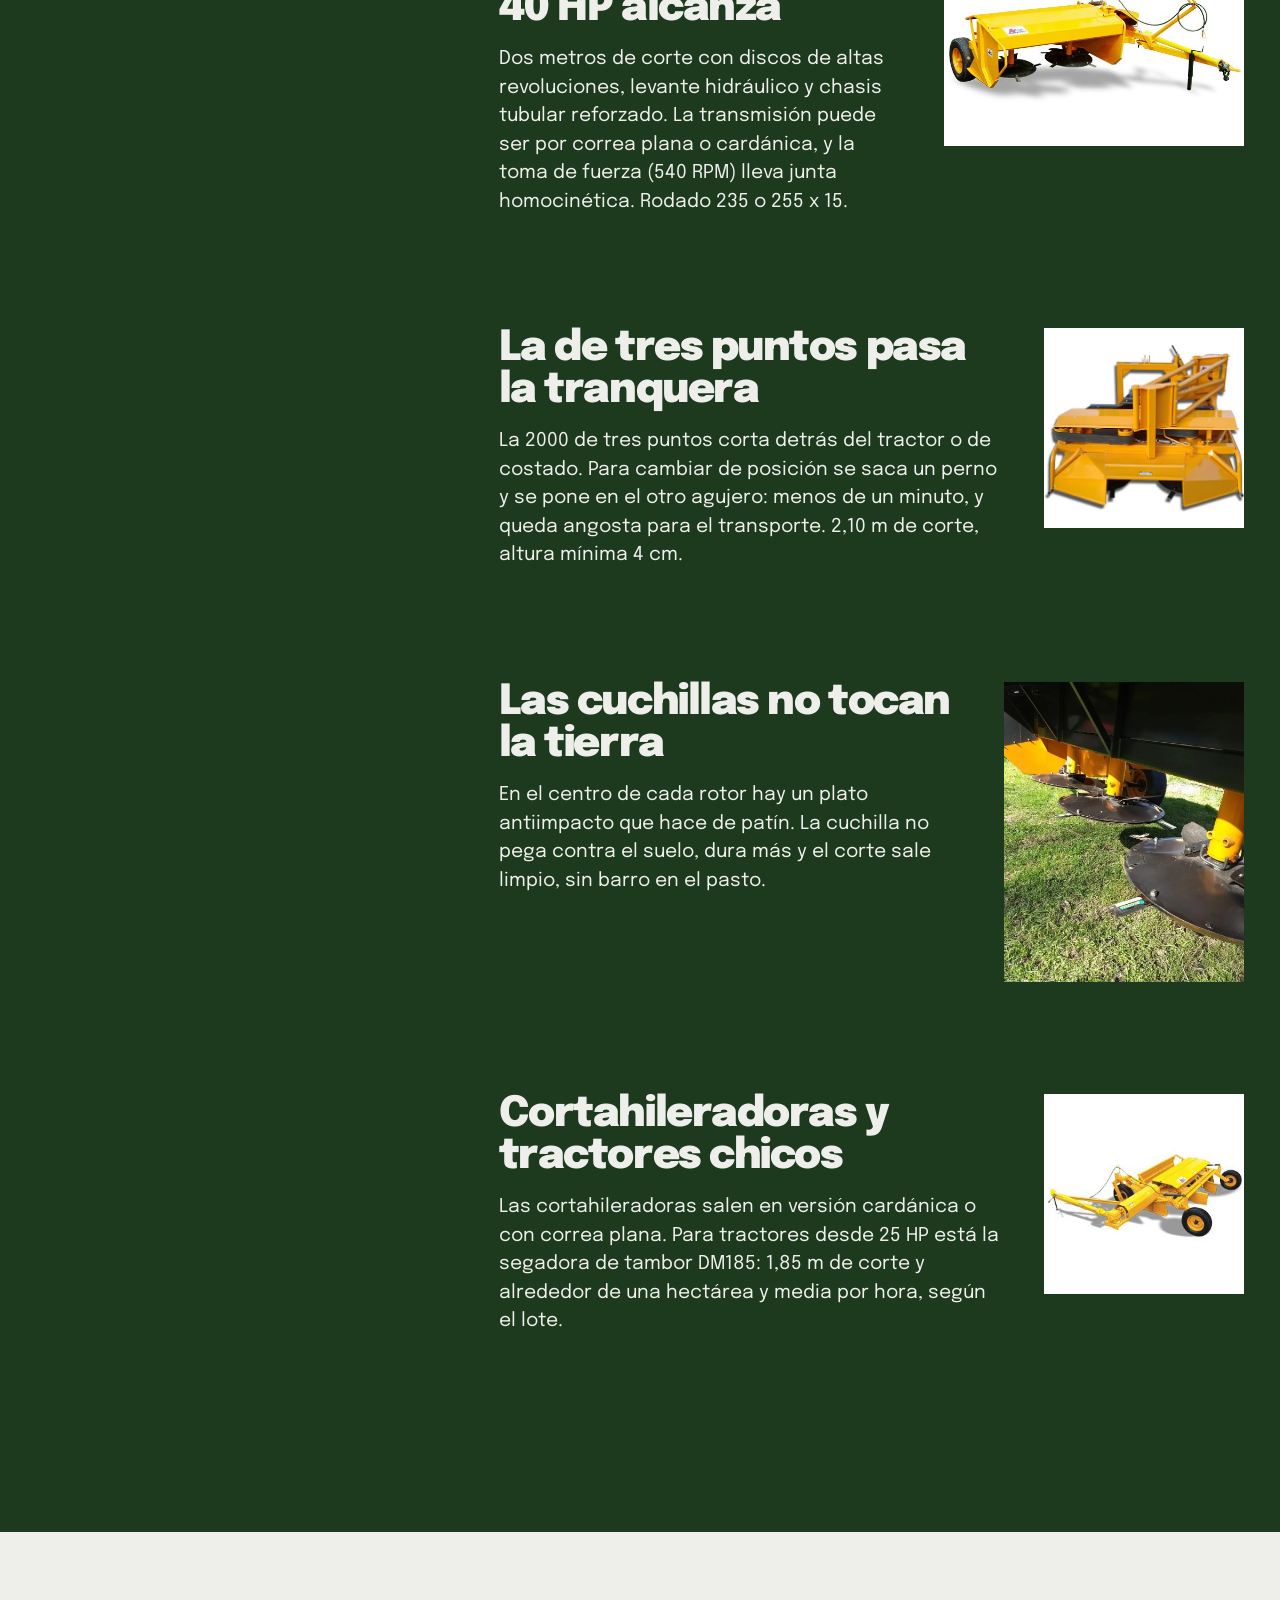
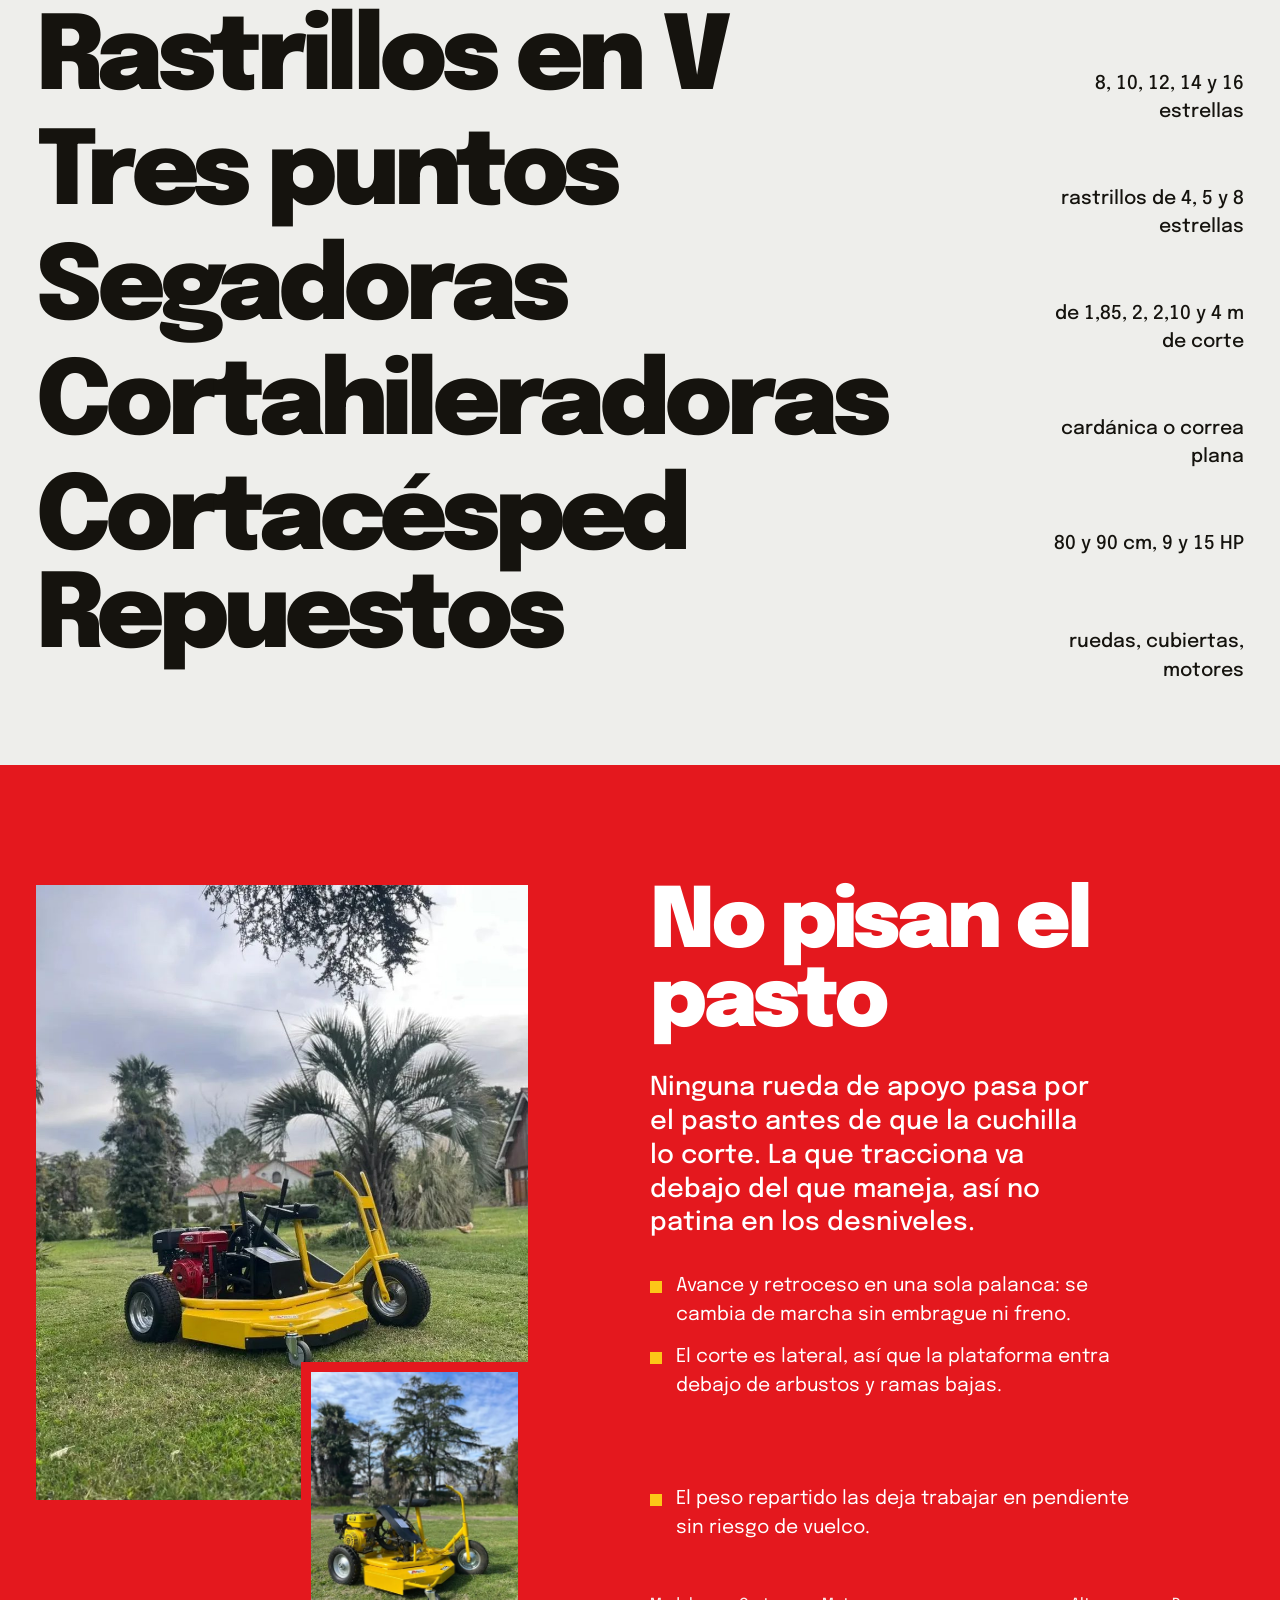
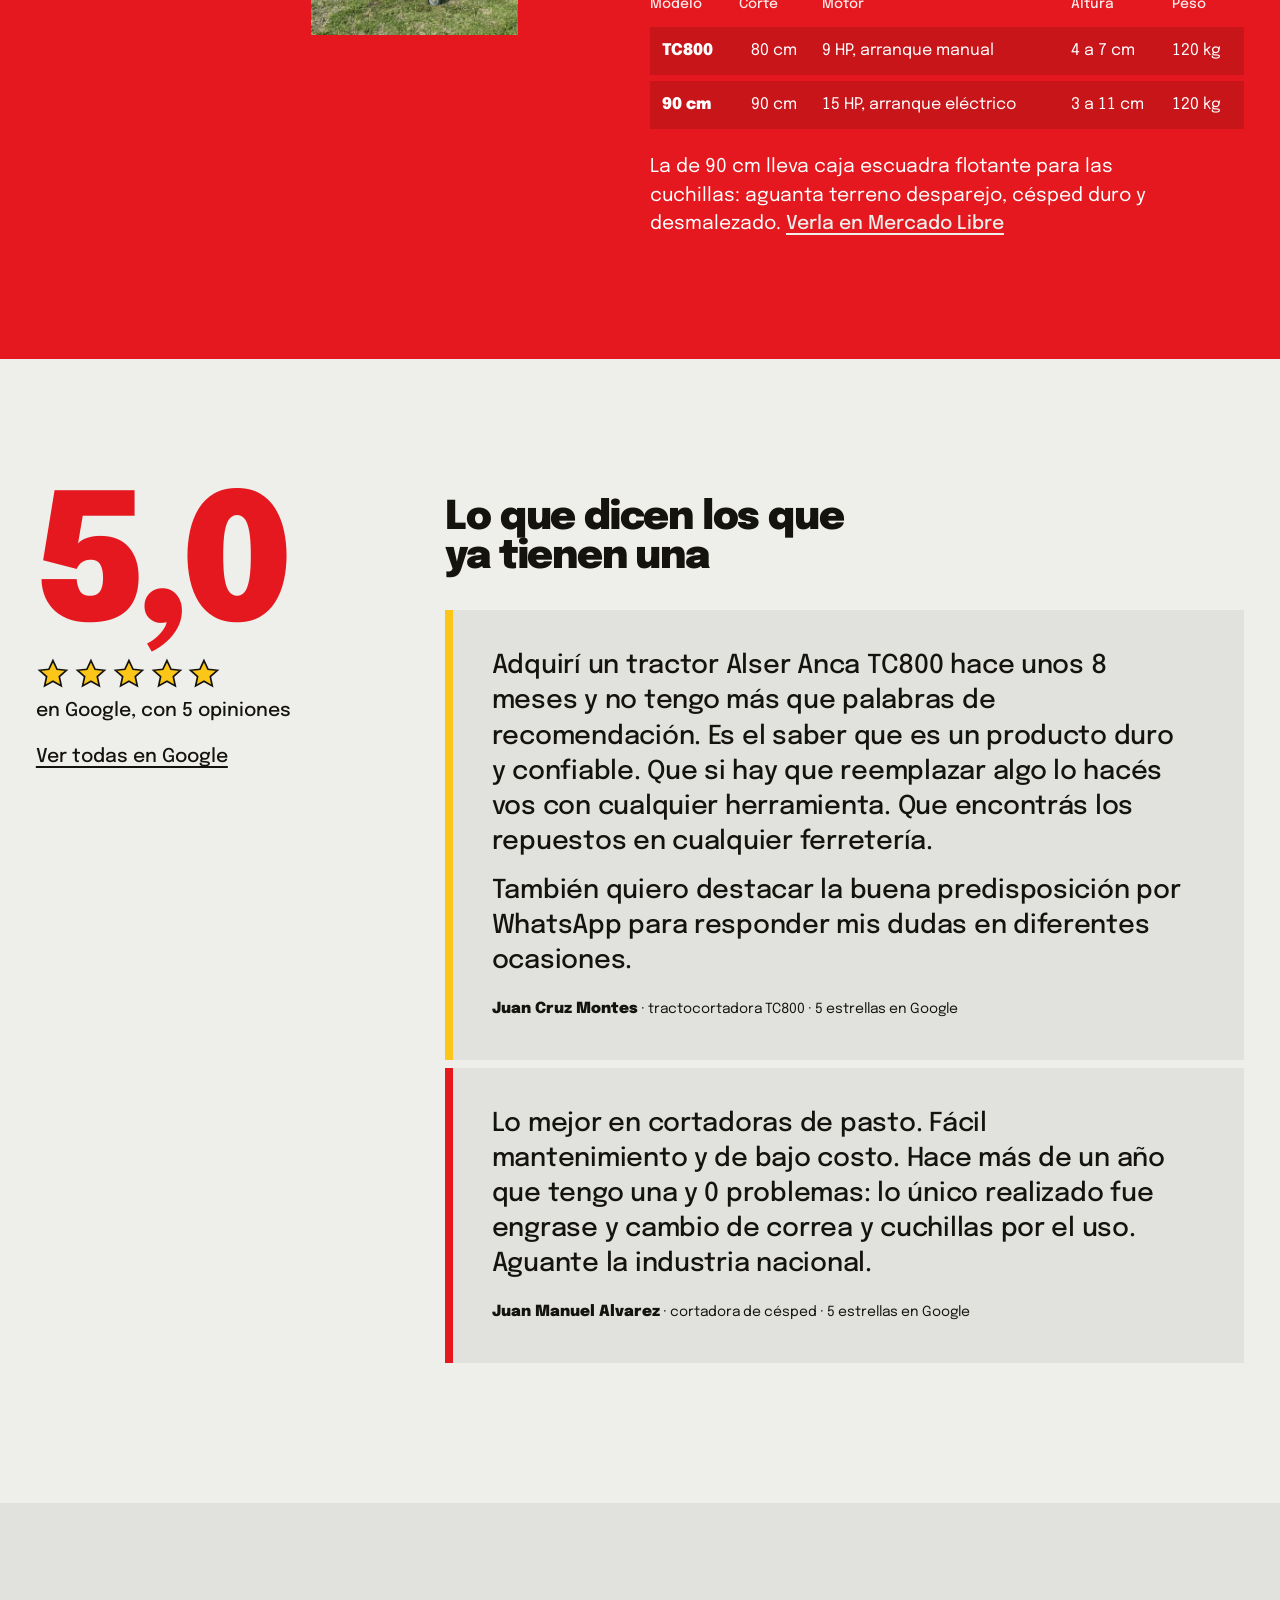
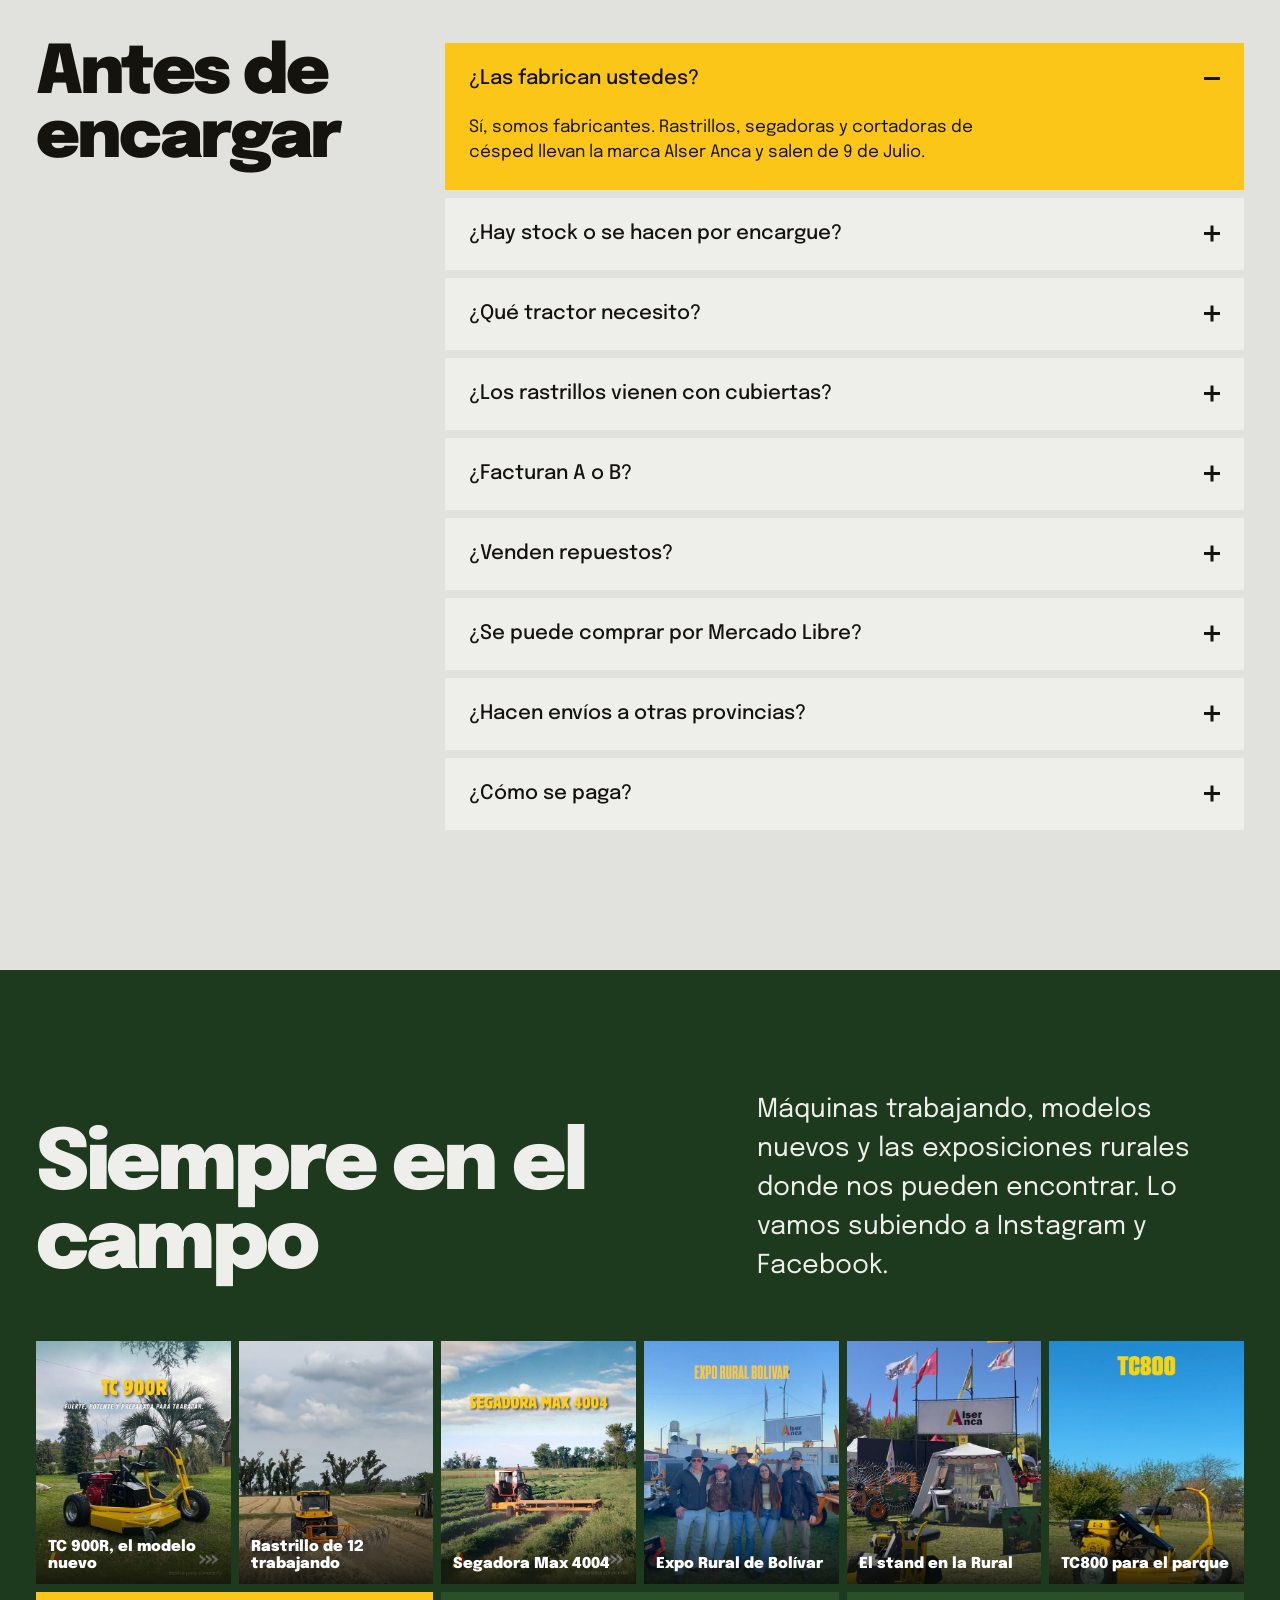
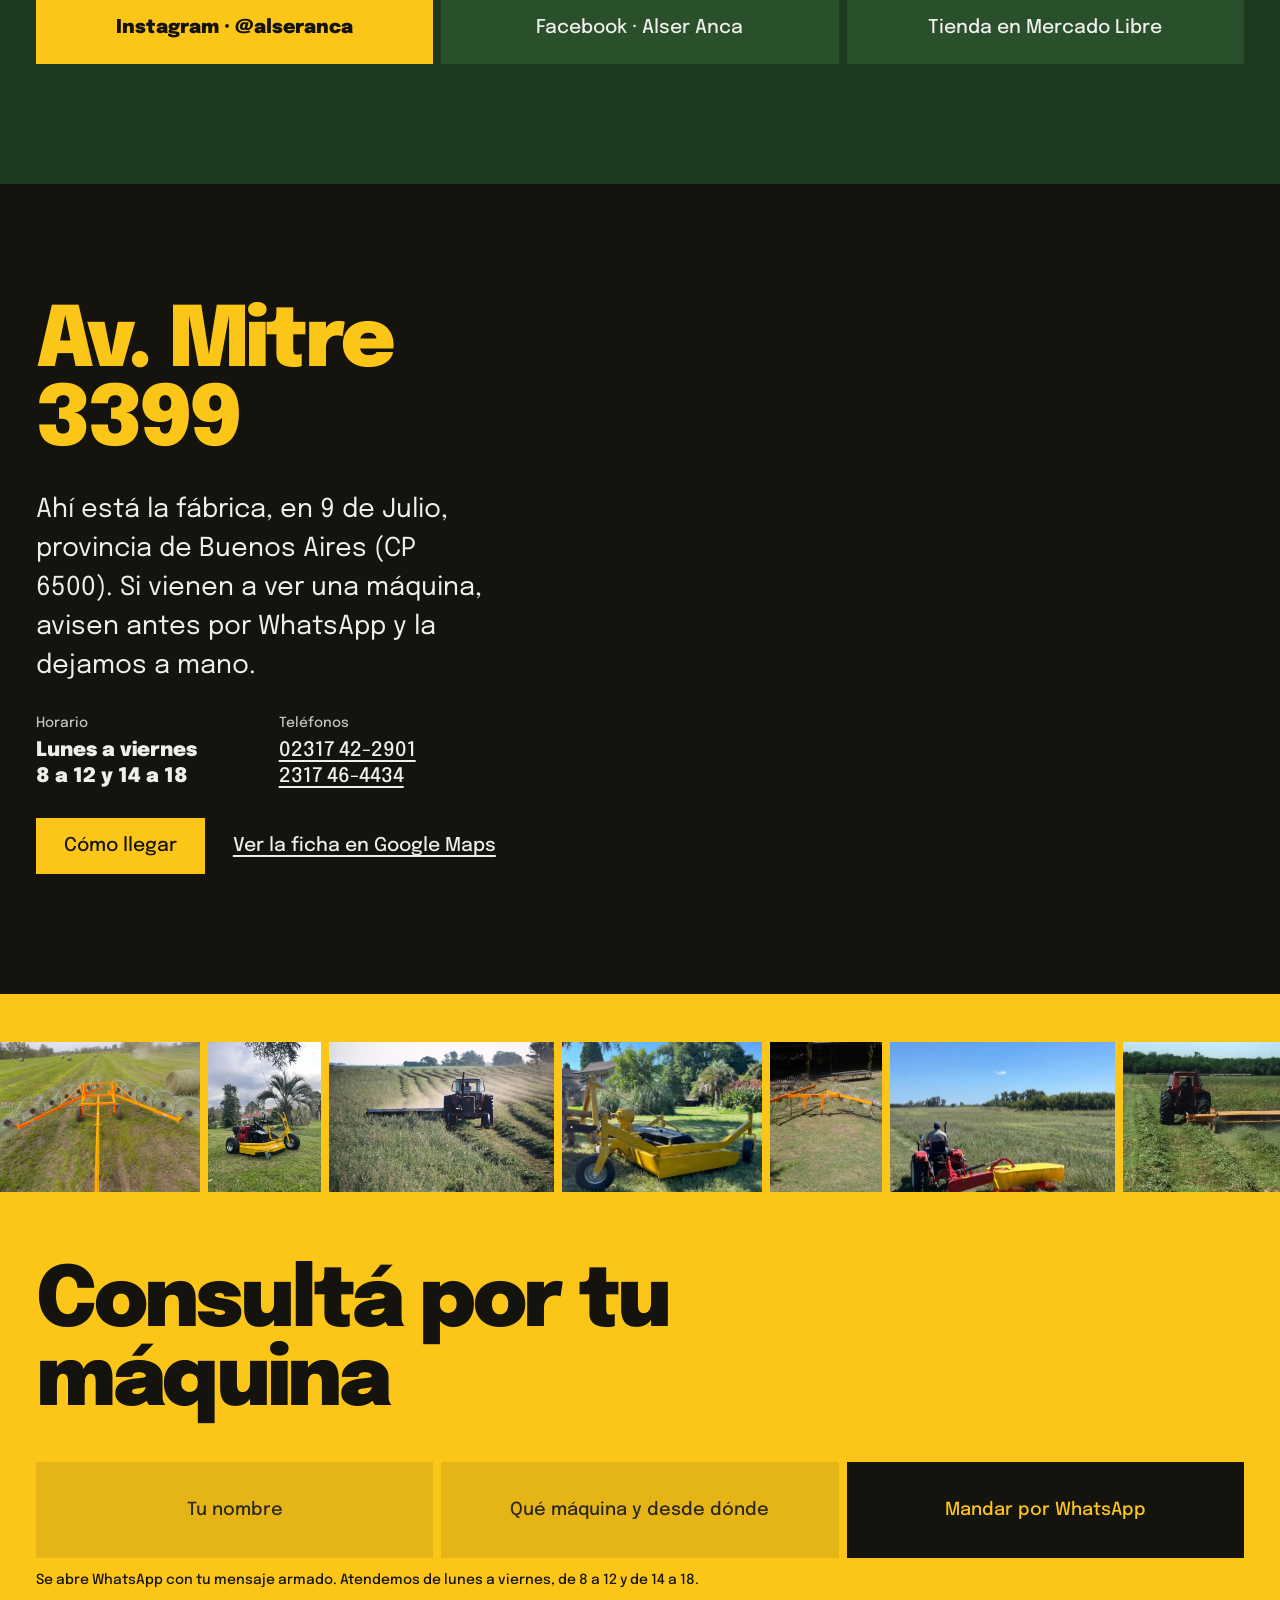
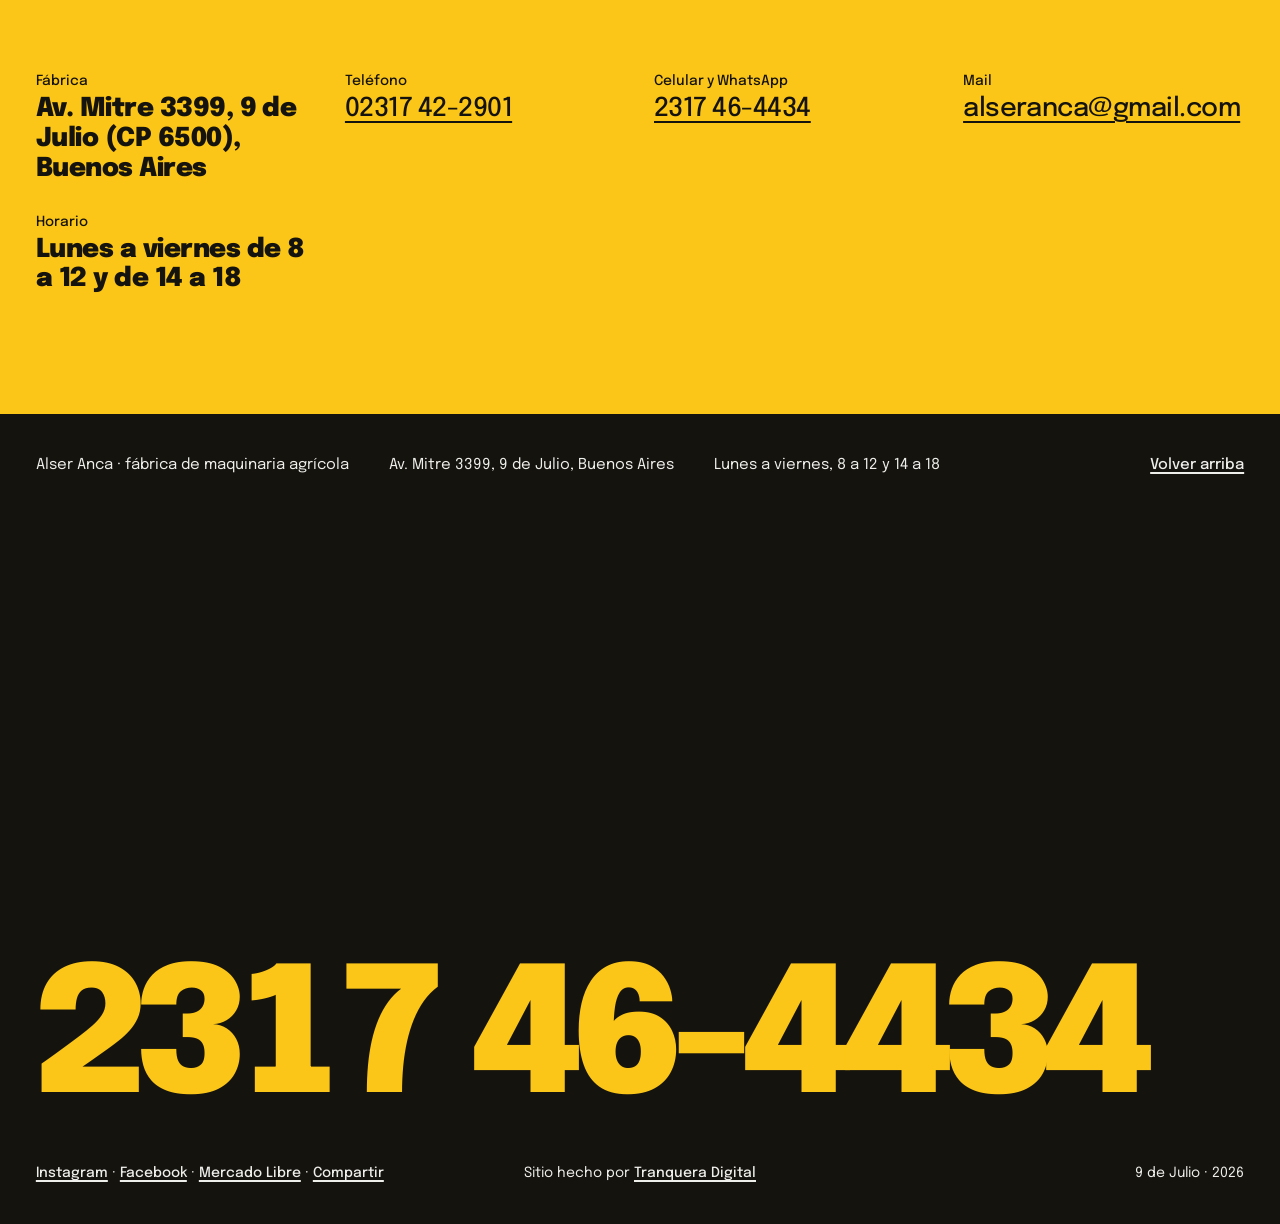
==== commit 9c011587: "Reseñas: sin sangría del blockquote Co-Authored-By: Claude Opus 5.5 <noreply@anthropic.com>" ====
--- a/index.html
+++ b/index.html
@@ -17,7 +17,7 @@
 <link rel="preconnect" href="https://fonts.googleapis.com">
 <link rel="preconnect" href="https://fonts.gstatic.com" crossorigin>
 <link href="https://fonts.googleapis.com/css2?family=Epilogue:wght@400;500;900&display=swap" rel="stylesheet">
-<link rel="stylesheet" href="styles.css?v=9">
+<link rel="stylesheet" href="styles.css?v=10">
 <script type="application/ld+json">
 {
   "@context": "https://schema.org",
--- a/styles.css
+++ b/styles.css
@@ -243,6 +243,7 @@
 .revs__list .h-sec { margin-bottom: 24px; max-width: 18ch; }
 .rev { background: var(--paper-2); padding: clamp(24px, 3vw, 44px); border-left: 8px solid var(--yellow); }
 .rev + .rev { border-left-color: var(--red); }
+.rev blockquote { margin: 0; }
 .rev blockquote p { font-size: var(--step-lead); font-weight: 500; line-height: 1.35; letter-spacing: -0.01em; max-width: 46ch; }
 .rev blockquote p + p { margin-top: 14px; }
 .rev figcaption { margin-top: 20px; font-size: var(--step-small); }
